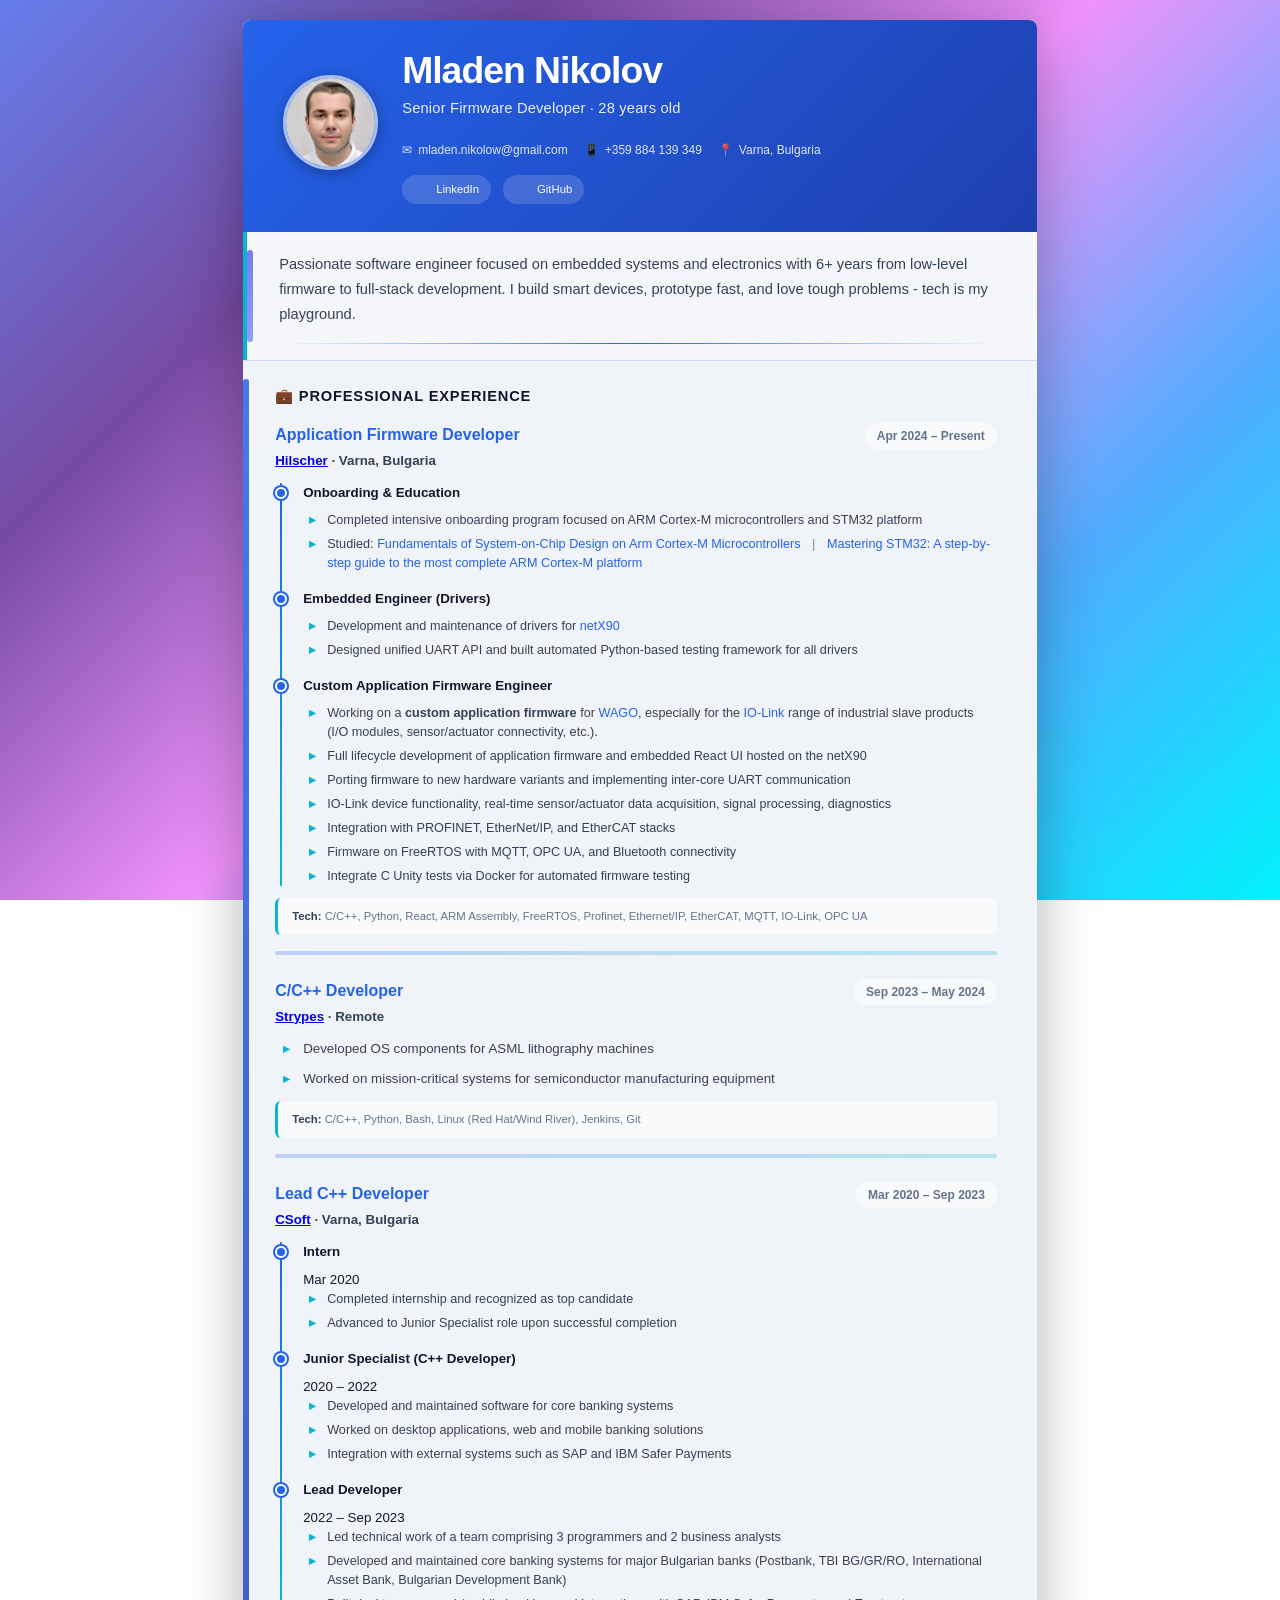
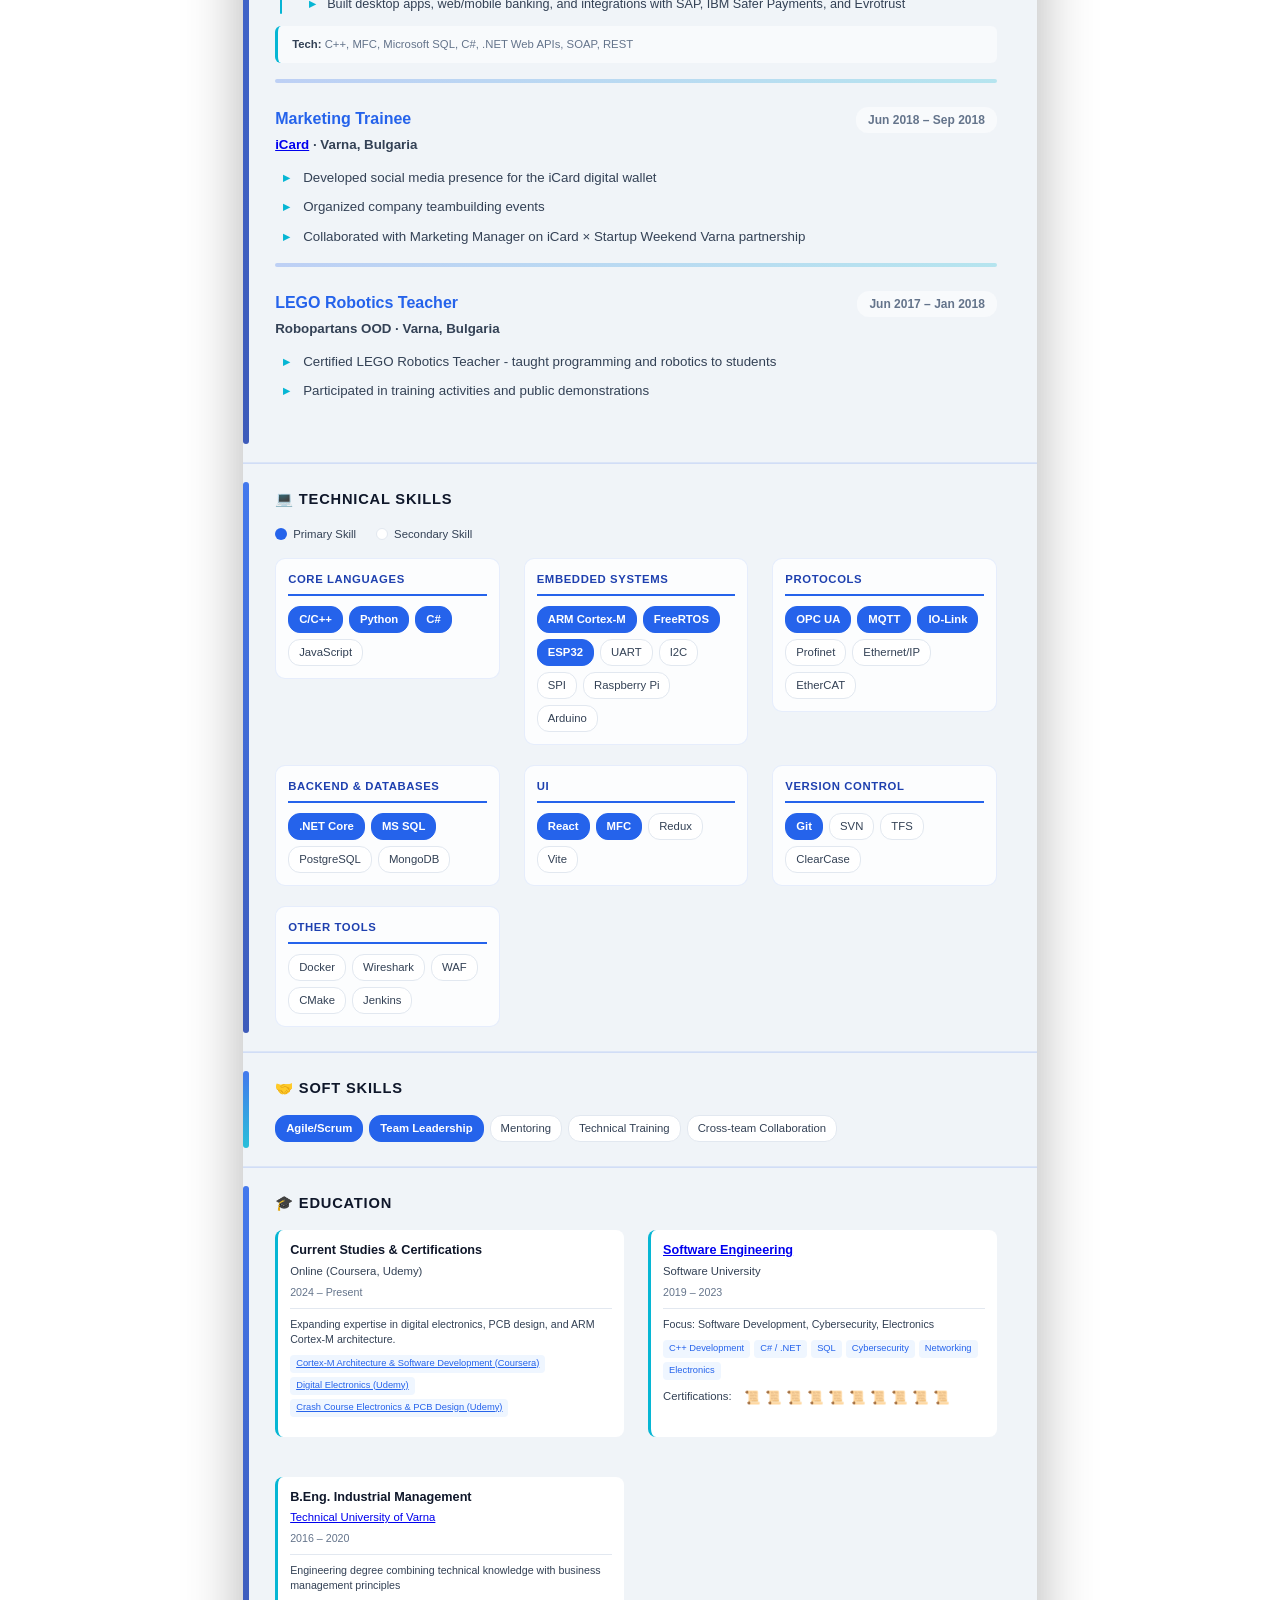
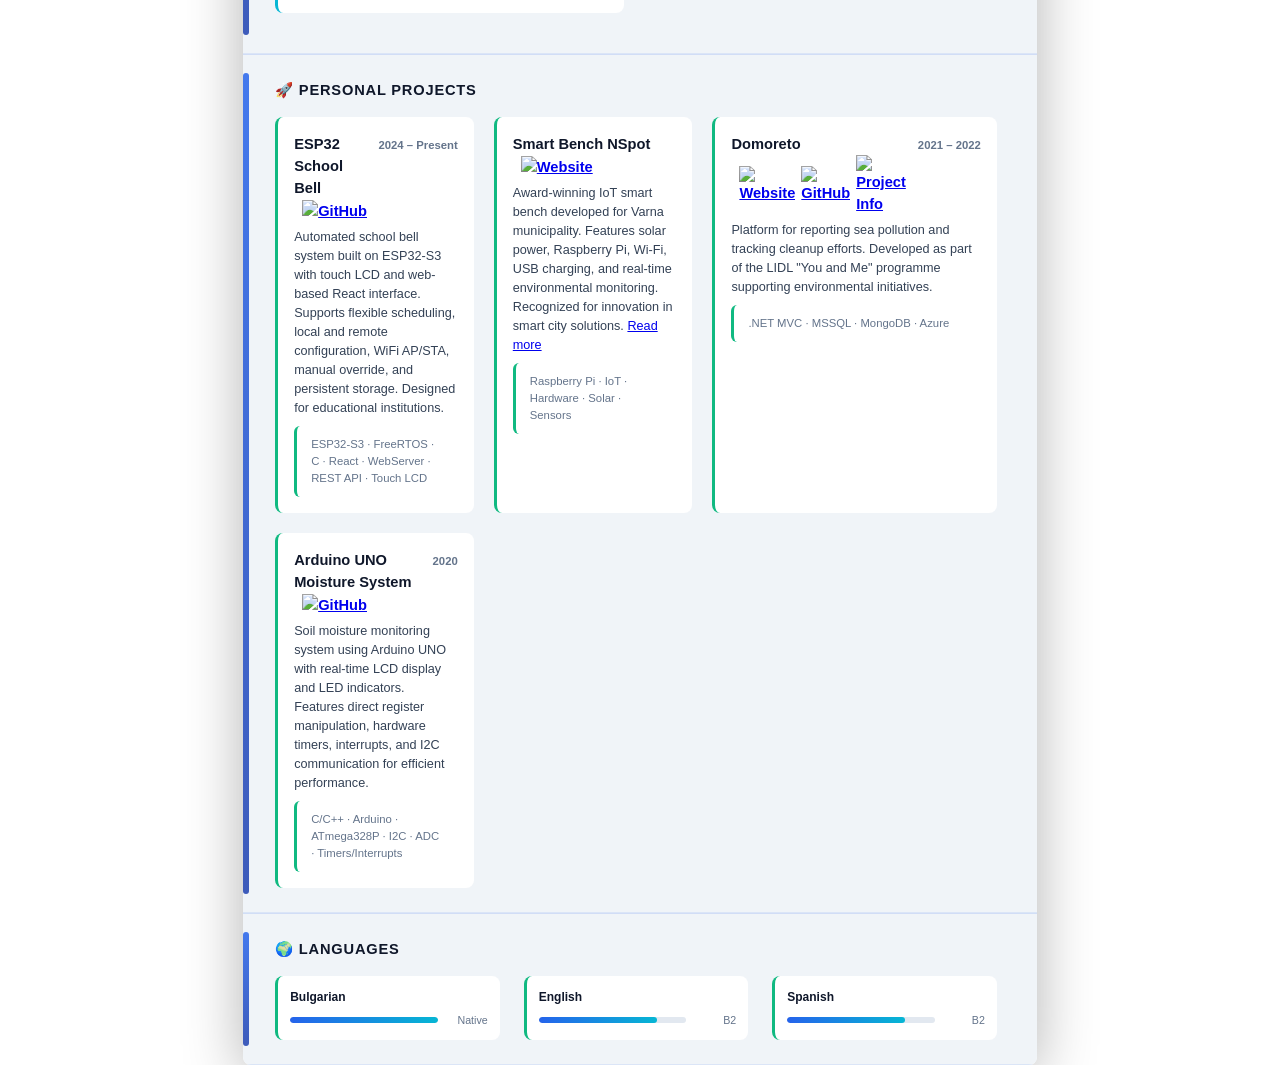
==== index.html @ aeb735bf "Fix header in mobile. Change background colors. Add technical skill agenda. Change the transition be" ====
<!doctype html>
<html lang="en">
<head>
  <meta charset="utf-8" />
  <meta name="viewport" content="width=device-width,initial-scale=1" />
  <title>Mladen Nikolov - CV</title>
  <link rel="stylesheet" href="style.css" />
</head>
<body>
  <div class="page">
    <header class="header" role="banner">
      <div class="header-grid">
        <div class="header-photo-wrapper">
          <img class="header-photo" src="photo.jpg" alt="Profile photo of Mladen Nikolov">
        </div>
        <div class="header-content">
          <div class="header-info">
            <h1>Mladen Nikolov</h1>
            <p class="title-bar">Senior Firmware Developer · 28 years old</p>
          </div>
          <address class="contact-info" aria-label="Contact information">
            <a class="contact-item" href="mailto:mladen.nikolow@gmail.com" aria-label="Email">
              <span class="contact-icon" aria-hidden="true">✉</span>
              <span>mladen.nikolow@gmail.com</span>
            </a>
            <a class="contact-item" href="tel:+359884139349" aria-label="Phone">
              <span class="contact-icon" aria-hidden="true">📱</span>
              <span>+359 884 139 349</span>
            </a>
            <span class="contact-item" aria-label="Location">
              <span class="contact-icon" aria-hidden="true">📍</span>
              <span>Varna, Bulgaria</span>
            </span>
          </address>
          <nav class="header-social" aria-label="Social media links">
            <a href="https://www.linkedin.com/in/mladen-nikolov-23264a169/" target="_blank" rel="noopener noreferrer" class="social-link" aria-label="LinkedIn profile">
              <img src="https://cdn.jsdelivr.net/gh/simple-icons/simple-icons/icons/linkedin.svg" alt="" class="social-icon">
              <span class="social-label">LinkedIn</span>
            </a>
            <a href="https://github.com/MladenNikolow" target="_blank" rel="noopener noreferrer" class="social-link" aria-label="GitHub profile">
              <img src="https://cdn.jsdelivr.net/gh/simple-icons/simple-icons/icons/github.svg" alt="" class="social-icon">
              <span class="social-label">GitHub</span>
            </a>
          </nav>
        </div>
      </div>
    </header>

    <div class="summary-section">
      <p class="summary">
        Passionate software engineer focused on embedded systems and electronics with 6+ years from low-level firmware to full-stack development. I build smart devices, prototype fast, and love tough problems - tech is my playground.
      </p>
      <div class="summary-divider"></div>
    </div>

    <div class="container">
      <!-- Professional Experience - Most Important -->
      <section class="section-full experience">
        <h3 class="section-title">💼 Professional Experience</h3>

        <div class="job">
          <div class="job-header"> 
            <div>
              <div class="job-title">Application Firmware Developer</div>
              <div class="job-company"><a href="https://www.hilscher.com" target="_blank">Hilscher</a> · Varna, Bulgaria</div>
            </div>
            <div class="job-date">Apr 2024 – Present</div>
          </div>
          <div class="job-body">
            <div class="timeline">
                <div class="timeline-item">
                  <div class="timeline-marker"></div>
                  <div class="timeline-content">
                    <div class="timeline-role">Onboarding & Education</div>
                    <ul>
                      <li>Completed intensive onboarding program focused on ARM Cortex-M microcontrollers and STM32 platform</li>
                      <li>Studied:
                        <a href="https://github.com/arm-university/Fundamentals-of-System-on-Chip-Design-on-Arm-Cortex-M-Microcontrollers" target="_blank">Fundamentals of System-on-Chip Design on Arm Cortex-M Microcontrollers</a>
                        <span style="color: #888; margin: 0 8px;">|</span>
                        <a href="https://www.scribd.com/document/567413628/Mastering-stm32-book-2nd-edition" target="_blank">Mastering STM32: A step-by-step guide to the most complete ARM Cortex-M platform</a>
                      </li>
                    </ul>
                  </div>
                </div>
                <div class="timeline-item">
                  <div class="timeline-marker"></div>
                  <div class="timeline-content">
                    <div class="timeline-role">Embedded Engineer (Drivers)</div>
                    <ul>
                      <li>Development and maintenance of drivers for <a href="https://www.hilscher.com/products/multiprotocol-socs-stacks/multiprotocol-socs/netx-90" target="_blank">netX90</a></li>
                      <li>Designed unified UART API and built automated Python-based testing framework for all drivers</li>
                    </ul>
                  </div>
                </div>
                <div class="timeline-item">
                  <div class="timeline-marker"></div>
                  <div class="timeline-content">
                    <div class="timeline-role">Custom Application Firmware Engineer</div>
                    <ul>
                      <li>Working on a <b>custom application firmware</b> for <a href="https://www.wago.com" target="_blank">WAGO</a>, especially for the <a href="https://www.wago.com/global/i-o-systems/io-link" target="_blank">IO-Link</a> range of industrial slave products (I/O modules, sensor/actuator connectivity, etc.).</li>
                      <li>Full lifecycle development of application firmware and embedded React UI hosted on the netX90</li>
                      <li>Porting firmware to new hardware variants and implementing inter-core UART communication</li>
                      <li>IO‑Link device functionality, real‑time sensor/actuator data acquisition, signal processing, diagnostics</li>
                      <li>Integration with PROFINET, EtherNet/IP, and EtherCAT stacks</li>
                      <li>Firmware on FreeRTOS with MQTT, OPC UA, and Bluetooth connectivity</li>
                      <li>Integrate C Unity tests via Docker for automated firmware testing</li>
                    </ul>
                  </div>
                </div>
            </div>
            <div class="tech-stack"><strong>Tech:</strong> C/C++, Python, React, ARM Assembly, FreeRTOS, Profinet, Ethernet/IP, EtherCAT, MQTT, IO‑Link, OPC UA</div>
          </div>
        </div>

        <div class="job">
          <div class="job-header">
            <div>
              <div class="job-title">C/C++ Developer</div>
              <div class="job-company"><a href="https://www.strypes.eu" target="_blank">Strypes</a> · Remote</div>
            </div>
            <div class="job-date">Sep 2023 – May 2024</div>
          </div>
          <div class="job-body">
            <ul>
              <li>Developed OS components for ASML lithography machines</li>
              <li>Worked on mission-critical systems for semiconductor manufacturing equipment</li>
            </ul>
            <div class="tech-stack"><strong>Tech:</strong> C/C++, Python, Bash, Linux (Red Hat/Wind River), Jenkins, Git</div>
          </div>
        </div>

        <div class="job">
          <div class="job-header">
            <div>
              <div class="job-title">Lead C++ Developer</div>
              <div class="job-company"><a href="https://www.csoft.bg" target="_blank">CSoft</a> · Varna, Bulgaria</div>
            </div>
            <div class="job-date">Mar 2020 – Sep 2023</div>
          </div>
          <div class="job-body">
            <div class="timeline">
                <div class="timeline-item">
                  <div class="timeline-marker"></div>
                  <div class="timeline-content">
                    <div class="timeline-role">Intern</div>
                    <div class="timeline-period">Mar 2020</div>
                    <ul>
                      <li>Completed internship and recognized as top candidate</li>
                      <li>Advanced to Junior Specialist role upon successful completion</li>
                    </ul>
                  </div>
                </div>
                <div class="timeline-item">
                  <div class="timeline-marker"></div>
                  <div class="timeline-content">
                    <div class="timeline-role">Junior Specialist (C++ Developer)</div>
                    <div class="timeline-period">2020 – 2022</div>
                    <ul>
                      <li>Developed and maintained software for core banking systems</li>
                      <li>Worked on desktop applications, web and mobile banking solutions</li>
                      <li>Integration with external systems such as SAP and IBM Safer Payments</li>
                    </ul>
                  </div>
                </div>
                <div class="timeline-item">
                  <div class="timeline-marker"></div>
                  <div class="timeline-content">
                    <div class="timeline-role">Lead Developer</div>
                    <div class="timeline-period">2022 – Sep 2023</div>
                    <ul>
                      <li>Led technical work of a team comprising 3 programmers and 2 business analysts</li>
                      <li>Developed and maintained core banking systems for major Bulgarian banks (Postbank, TBI BG/GR/RO, International Asset Bank, Bulgarian Development Bank)</li>
                      <li>Built desktop apps, web/mobile banking, and integrations with SAP, IBM Safer Payments, and Evrotrust</li>
                    </ul>
                  </div>
                </div>
            </div>
            <div class="tech-stack"><strong>Tech:</strong> C++, MFC, Microsoft SQL, C#, .NET Web APIs, SOAP, REST</div>
          </div>
        </div>

        <div class="job">
          <div class="job-header">
            <div>
              <div class="job-title">Marketing Trainee</div>
              <div class="job-company"><a href="https://www.icard.com" target="_blank">iCard</a> · Varna, Bulgaria</div>
            </div>
            <div class="job-date">Jun 2018 – Sep 2018</div>
          </div>
          <div class="job-body">
            <ul>
              <li>Developed social media presence for the iCard digital wallet</li>
              <li>Organized company teambuilding events</li>
              <li>Collaborated with Marketing Manager on iCard × Startup Weekend Varna partnership</li>
            </ul>
          </div>
        </div>

        <div class="job">
          <div class="job-header">
            <div>
              <div class="job-title">LEGO Robotics Teacher</div>
              <div class="job-company">Robopartans OOD · Varna, Bulgaria</div>
            </div>
            <div class="job-date">Jun 2017 – Jan 2018</div>
          </div>
          <div class="job-body">
            <ul>
              <li>Certified LEGO Robotics Teacher - taught programming and robotics to students</li>
              <li>Participated in training activities and public demonstrations</li>
            </ul>
          </div>
        </div>
      </section>

      <!-- Technical Skills -->
      <section class="section-full skills">
        <h3 class="section-title">💻 Technical Skills</h3>
        <div class="skills-legend">
          <span class="legend-item"><span class="legend-dot primary"></span> Primary Skill</span>
          <span class="legend-item"><span class="legend-dot secondary"></span> Secondary Skill</span>
        </div>
        <div class="skills-grid">
          <div class="skill-category">
            <div class="skill-cat-title">Core Languages</div>
            <div class="skill-tags">
              <span class="skill-tag primary">C/C++</span>
              <span class="skill-tag primary">Python</span>
              <span class="skill-tag primary">C#</span>
              <span class="skill-tag">JavaScript</span>
            </div>
          </div>
          <div class="skill-category">
            <div class="skill-cat-title">Embedded Systems</div>
            <div class="skill-tags">
              <span class="skill-tag primary">ARM Cortex-M</span>
              <span class="skill-tag primary">FreeRTOS</span>
              <span class="skill-tag primary">ESP32</span>
              <span class="skill-tag">UART</span>
              <span class="skill-tag">I2C</span>
              <span class="skill-tag">SPI</span>
              <span class="skill-tag">Raspberry Pi</span>
              <span class="skill-tag">Arduino</span>
            </div>
          </div>
          <div class="skill-category">
            <div class="skill-cat-title">Protocols</div>
            <div class="skill-tags">
              <span class="skill-tag primary">OPC UA</span>
              <span class="skill-tag primary">MQTT</span>
              <span class="skill-tag primary">IO-Link</span>
              <span class="skill-tag">Profinet</span>
              <span class="skill-tag">Ethernet/IP</span>
              <span class="skill-tag">EtherCAT</span>
            </div>
          </div>
          <div class="skill-category">
            <div class="skill-cat-title">Backend & Databases</div>
            <div class="skill-tags">
              <span class="skill-tag primary">.NET Core</span>
              <span class="skill-tag primary">MS SQL</span>
              <span class="skill-tag">PostgreSQL</span>
              <span class="skill-tag">MongoDB</span>
            </div>
          </div>
          <div class="skill-category">
            <div class="skill-cat-title">UI</div>
            <div class="skill-tags">
              <span class="skill-tag primary">React</span>
              <span class="skill-tag primary">MFC</span>
              <span class="skill-tag">Redux</span>
              <span class="skill-tag">Vite</span>
            </div>
          </div>
          <div class="skill-category">
            <div class="skill-cat-title">Version Control</div>
            <div class="skill-tags">
              <span class="skill-tag primary">Git</span>
              <span class="skill-tag">SVN</span>
              <span class="skill-tag">TFS</span>
              <span class="skill-tag">ClearCase</span>
            </div>
          </div>
          <div class="skill-category">
            <div class="skill-cat-title">Other Tools</div>
            <div class="skill-tags">
              <span class="skill-tag">Docker</span>
              <span class="skill-tag">Wireshark</span>
              <span class="skill-tag">WAF</span>
              <span class="skill-tag">CMake</span>
              <span class="skill-tag">Jenkins</span>
            </div>
          </div>
        </div>
      </section>

      <!-- Soft Skills -->
      <section class="section-full soft-skills">
        <h3 class="section-title">🤝 Soft Skills</h3>
        <div class="skill-tags">
          <span class="skill-tag primary">Agile/Scrum</span>
          <span class="skill-tag primary">Team Leadership</span>
          <span class="skill-tag">Mentoring</span>
          <span class="skill-tag">Technical Training</span>
          <span class="skill-tag">Cross-team Collaboration</span>
        </div>
      </section>

      <!-- Education -->
      <section class="section-full education">
        <h3 class="section-title">🎓 Education</h3>
        <div class="edu-grid">
           <div class="edu">
             <div class="edu-title">Current Studies & Certifications</div>
             <div class="edu-org">Online (Coursera, Udemy)</div>
             <div class="edu-date">2024 – Present</div>
             <div class="edu-details">
               <div class="edu-focus">Expanding expertise in digital electronics, PCB design, and ARM Cortex-M architecture.</div>
               <div class="edu-courses">
                 <a href="https://www.coursera.org/specializations/cortex-m-architecture-and-software-development" target="_blank" class="course-tag">Cortex-M Architecture & Software Development (Coursera)</a>
                 <a href="https://www.udemy.com/course/digitalelectronics/learn/lecture/22087080?start=0#overview" target="_blank" class="course-tag">Digital Electronics (Udemy)</a>
                 <a href="https://www.udemy.com/course/crash-course-electronics-and-pcb-design/learn/lecture/10511522?start=0" target="_blank" class="course-tag">Crash Course Electronics & PCB Design (Udemy)</a>
               </div>
             </div>
           </div>
          <div class="edu">
            <div class="edu-title"><a href="https://softuni.bg/" target="_blank">Software Engineering</a></div>
            <div class="edu-org">Software University</div>
            <div class="edu-date">2019 – 2023</div>
            <div class="edu-details">
              <div class="edu-focus">Focus: Software Development, Cybersecurity, Electronics</div>
              <div class="edu-courses">
                <span class="course-tag">C++ Development</span>
                <span class="course-tag">C# / .NET</span>
                <span class="course-tag">SQL</span>
                <span class="course-tag">Cybersecurity</span>
                <span class="course-tag">Networking</span>
                <span class="course-tag">Electronics</span>
              </div>
              <div class="edu-certs"><span style="font-size:8.5pt;color:var(--text-medium);margin-right:8px;">Certifications:</span>
                <a href="https://softuni.bg/certificates/details/72733/d07037c3" target="_blank" class="cert-link">📜</a>
                <a href="https://softuni.bg/certificates/details/76506/1525a6cd" target="_blank" class="cert-link">📜</a>
                <a href="https://softuni.bg/certificates/details/82877/5db2e303" target="_blank" class="cert-link">📜</a>
                <a href="https://softuni.bg/certificates/details/80036/48aea561" target="_blank" class="cert-link">📜</a>
                <a href="https://softuni.bg/certificates/details/117516/2dcce186" target="_blank" class="cert-link">📜</a>
                <a href="https://softuni.bg/certificates/details/22147/309145c1" target="_blank" class="cert-link">📜</a>
                <a href="https://softuni.bg/certificates/details/118968/d6bc8181" target="_blank" class="cert-link">📜</a>
                <a href="https://softuni.bg/certificates/details/118816/789548e8" target="_blank" class="cert-link">📜</a>
                <a href="https://softuni.bg/certificates/details/68824/c5727019" target="_blank" class="cert-link">📜</a>
                <a href="https://softuni.bg/certificates/details/70963/b878766c" target="_blank" class="cert-link">📜</a>
              </div>
            </div>
          </div>

          <div class="edu">
            <div class="edu-title">B.Eng. Industrial Management</div>
            <div class="edu-org"><a href="https://www.tu-varna.bg/" target="_blank">Technical University of Varna</a></div>
            <div class="edu-date">2016 – 2020</div>
            <div class="edu-details">
              <div class="edu-focus">Engineering degree combining technical knowledge with business management principles</div>
            </div>
          </div>
        </div>
      </section>

      <!-- Personal Projects -->
      <section class="section-full projects">
        <h3 class="section-title">🚀 Personal Projects</h3>
        <div class="projects-grid">
            <div class="project">
              <div class="project-header">
                <div class="project-title">ESP32 School Bell
                  <a href="https://github.com/MladenNikolow/esp32_school_bell" target="_blank" class="icon-link" title="GitHub Repo" style="margin-left:8px;vertical-align:middle;">
                    <img src="https://cdn.jsdelivr.net/gh/simple-icons/simple-icons/icons/github.svg" alt="GitHub" class="icon-img" style="width:16px;height:16px;filter:none;">
                  </a>
                </div>
                <div class="project-date">2024 – Present</div>
              </div>
              <div class="project-desc">Automated school bell system built on ESP32-S3 with touch LCD and web-based React interface. Supports flexible scheduling, local and remote configuration, WiFi AP/STA, manual override, and persistent storage. Designed for educational institutions.</div>
              <div class="tech-stack">ESP32-S3 · FreeRTOS · C · React · WebServer · REST API · Touch LCD</div>
            </div>

            <div class="project">
              <div class="project-header">
                <div class="project-title">Smart Bench NSpot
                  <a href="https://www1.tu-varna.bg/tu-varna/index.php/novini/1115-2018-11-19-08-33-27" target="_blank" class="icon-link" title="Project website" style="margin-left:8px;vertical-align:middle;">
                    <img src="https://cdn.jsdelivr.net/npm/bootstrap-icons@1.11.3/icons/globe.svg" alt="Website" class="icon-img" style="width:16px;height:16px;filter:none;">
                  </a>
                </div>
              </div>
              <div class="project-desc">Award-winning IoT smart bench developed for Varna municipality. Features solar power, Raspberry Pi, Wi‑Fi, USB charging, and real-time environmental monitoring. Recognized for innovation in smart city solutions. <a href="https://www1.tu-varna.bg/tu-varna/index.php/novini/1115-2018-11-19-08-33-27" target="_blank">Read more</a></div>
              <div class="tech-stack">Raspberry Pi · IoT · Hardware · Solar · Sensors</div>
            </div>

            <div class="project">
              <div class="project-header">
                <div class="project-title">Domoreto
                  <span style="display:inline-flex;align-items:center;gap:6px;margin-left:8px;">
                    <a href="https://domoreto.azurewebsites.net/" target="_blank" class="icon-link" title="Domoreto website">
                      <img src="https://cdn.jsdelivr.net/npm/bootstrap-icons@1.11.3/icons/globe.svg" alt="Website" class="icon-img" style="width:16px;height:16px;filter:none;">
                    </a>
                    <a href="https://github.com/MladenNikolow/EKOLidl/" target="_blank" class="icon-link" title="GitHub Repo">
                      <img src="https://cdn.jsdelivr.net/gh/simple-icons/simple-icons/icons/github.svg" alt="GitHub" class="icon-img" style="width:16px;height:16px;filter:none;">
                    </a>
                    <a href="https://ti.lidl.bg/%D0%BD%D0%B0%D0%BA%D1%80%D0%B0%D1%8F-%D1%81%D1%82%D0%B8%D0%B3%D0%B0%D0%BC-%D0%B4%D0%BE-%D0%BC%D0%BE%D1%80%D0%B5%D1%82%D0%BE/" target="_blank" class="icon-link" title="Project Info">
                      <img src="https://cdn.jsdelivr.net/npm/bootstrap-icons@1.11.3/icons/link-45deg.svg" alt="Project Info" class="icon-img" style="width:16px;height:16px;filter:none;">
                    </a>
                  </span>
                </div>
                <div class="project-date">2021 – 2022</div>
              </div>
              <div class="project-desc">Platform for reporting sea pollution and tracking cleanup efforts. Developed as part of the LIDL "You and Me" programme supporting environmental initiatives.</div>
              <div class="tech-stack">.NET MVC · MSSQL · MongoDB · Azure</div>
            </div>

            <div class="project">
              <div class="project-header">
                <div class="project-title">Arduino UNO Moisture System
                  <a href="https://github.com/MladenNikolow/Arduino-UNO-Moisture-System" target="_blank" class="icon-link" title="GitHub Repo" style="margin-left:8px;vertical-align:middle;">
                    <img src="https://cdn.jsdelivr.net/gh/simple-icons/simple-icons/icons/github.svg" alt="GitHub" class="icon-img" style="width:16px;height:16px;filter:none;">
                  </a>
                </div>
                <div class="project-date">2020</div>
              </div>
              <div class="project-desc">Soil moisture monitoring system using Arduino UNO with real-time LCD display and LED indicators. Features direct register manipulation, hardware timers, interrupts, and I2C communication for efficient performance.</div>
              <div class="tech-stack">C/C++ · Arduino · ATmega328P · I2C · ADC · Timers/Interrupts</div>
            </div>
        </div>
      </section>

      <!-- Languages -->
      <section class="section-full languages">
        <h3 class="section-title">🌍 Languages</h3>
        <div class="languages-grid">
          <div class="lang-item">
            <div class="lang-name">Bulgarian</div>
            <div class="lang-level">
              <div class="level-bar full"></div>
              <span>Native</span>
            </div>
          </div>
          <div class="lang-item">
            <div class="lang-name">English</div>
            <div class="lang-level">
              <div class="level-bar high"></div>
              <span>B2</span>
            </div>
          </div>
          <div class="lang-item">
            <div class="lang-name">Spanish</div>
            <div class="lang-level">
              <div class="level-bar high"></div>
              <span>B2</span>
            </div>
          </div>
        </div>
      </section>
    </div>
  </div>
</body>
</html>
---- style.css ----
/* Header modern layout - Desktop first */
.header-grid {
  display: grid;
  grid-template-columns: auto 1fr;
  gap: 24px;
  align-items: center;
}

.header-photo-wrapper {
  flex-shrink: 0;
}

.header-content {
  display: flex;
  flex-direction: column;
  gap: 12px;
}

.header-info {
  display: flex;
  flex-direction: column;
  gap: 4px;
}

.header-info h1 {
  line-height: 1.2;
  margin: 0;
}

.title-bar {
  font-style: normal;
  margin: 0;
}

/* Contact Info - address reset and styling */
.contact-info {
  display: flex;
  flex-wrap: wrap;
  align-items: center;
  gap: 16px;
  font-style: normal;
  font-size: 9pt;
  color: rgba(255, 255, 255, 0.9);
}

.contact-item {
  display: inline-flex;
  align-items: center;
  gap: 6px;
  color: inherit;
  text-decoration: none;
  transition: opacity 0.2s ease;
}

.contact-item:hover {
  opacity: 0.8;
}

a.contact-item:hover {
  text-decoration: underline;
}

.contact-icon {
  font-size: 1em;
}

/* Social Links */
.header-social {
  display: flex;
  align-items: center;
  gap: 12px;
  margin-top: 4px;
}

.social-link {
  display: inline-flex;
  align-items: center;
  gap: 6px;
  padding: 6px 12px;
  background: rgba(255, 255, 255, 0.15);
  border-radius: 20px;
  color: white;
  text-decoration: none;
  font-size: 8.5pt;
  font-weight: 500;
  transition: all 0.2s ease;
}

.social-link:hover {
  background: rgba(255, 255, 255, 0.25);
  transform: translateY(-1px);
}

.social-icon {
  width: 16px;
  height: 16px;
  filter: invert(1);
}

.social-label {
  display: inline;
}
/* Modern Tech CV - Colorful & Professional */
@import url('https://fonts.googleapis.com/css2?family=Inter:wght@300;400;500;600;700;800&display=swap');

:root {
  --primary-color: #2563eb;
  --primary-dark: #1e40af;
  --accent-color: #06b6d4;
  --success-color: #10b981;
  --text-dark: #0f172a;
  --text-medium: #334155;
  --text-light: #64748b;
  --bg-light: #f8fafc;
  --bg-accent: #eff6ff;
  --border-color: #e2e8f0;
}

* {
  margin: 0;
  padding: 0;
  box-sizing: border-box;
}

@page { 
  size: A4; 
  margin: 8mm 10mm; 
}

@page :first {
  margin-top: 0;
}

html, body { 
  height: 100%; 
}

body {
  font-family: 'Inter', -apple-system, BlinkMacSystemFont, "Segoe UI", Roboto, sans-serif;
  color: var(--text-dark);
  font-size: 10pt;
  line-height: 1.5;
  -webkit-font-smoothing: antialiased;
  -moz-osx-font-smoothing: grayscale;
  background: linear-gradient(135deg, #667eea 0%, #764ba2 25%, #f093fb 50%, #4facfe 75%, #00f2fe 100%);
  background-attachment: fixed;
}

/* Page container */
.page {
  max-width: 210mm;
  margin: 20px auto;
  padding: 0;
  background: white;
  box-shadow: 0 10px 60px rgba(0, 0, 0, 0.3);
  border-radius: 8px;
  overflow: hidden;
}

/* Header with gradient */
.header {
  background: linear-gradient(135deg, var(--primary-color) 0%, var(--primary-dark) 100%);
  color: white;
  padding: 28px 40px;
  margin-bottom: 0;
}

.header-table {
  width: 100%;
  border-collapse: collapse;
}

.header-info {
  vertical-align: middle;
  padding-right: 20px;
}

.header-photo-cell {
  vertical-align: middle;
  width: 100px;
  text-align: right;
}

.header-photo {
  width: 95px;
  height: 95px;
  border-radius: 50%;
  object-fit: cover;
  object-position: center 20%;
  border: 3px solid rgba(255,255,255,0.6);
  box-shadow: 0 3px 15px rgba(0,0,0,0.3);
}

.profile-photo {
  width: 90px !important;
  height: 90px !important;
  max-width: 90px !important;
  max-height: 90px !important;
  border-radius: 50%;
  object-fit: cover;
  border: 3px solid rgba(255, 255, 255, 0.6);
  box-shadow: 0 3px 15px rgba(0, 0, 0, 0.3);
  display: inline-block;
}

h1 {
  font-size: 28pt;
  font-weight: 800;
  margin: 0 0 6px 0;
  letter-spacing: -1px;
  color: white;
}

.title-bar {
  font-size: 11pt;
  font-weight: 500;
  color: rgba(255, 255, 255, 0.9);
  margin-bottom: 10px;
  letter-spacing: 0.2px;
}

.contact-info {
  font-size: 9pt;
  color: rgba(255, 255, 255, 0.85);
  display: flex;
  flex-wrap: nowrap;
  gap: 16px;
}

.contact-info span {
  white-space: nowrap;
}

/* Summary Section */
.summary-section {
  background: var(--bg-accent);
  padding: 20px 40px 16px 40px;
  border-left: 4px solid var(--accent-color);
  margin: 0;
}

.summary-divider {
  margin-top: 16px;
  height: 1px;
  background: linear-gradient(90deg, transparent, #2563eb, transparent);
  border-radius: 1px;
}

.summary {
  font-size: 11pt;
  line-height: 1.7;
  color: var(--text-medium);
  margin: 0;
  font-weight: 400;
}

.summary strong {
  color: var(--primary-color);
  font-weight: 600;
}

/* Container layout - now single column */
.container {
  display: flex;
  flex-direction: column;
}

/* Full-width sections */
.section-full {
  padding: 24px 40px;
  border-top: 1px solid rgba(37, 99, 235, 0.15);
  border-bottom: none;
  margin-bottom: 0;
}


/* Section accent line and unique backgrounds */

.section-full {
  position: relative;
  padding-left: 32px;
  transition: background 0.5s cubic-bezier(.4,0,.2,1);
  border-bottom: 1px solid rgba(37, 99, 235, 0.1);
}

.section-full::before {
  content: '';
  position: absolute;
  left: 0;
  top: 18px;
  bottom: 18px;
  width: 6px;
  border-radius: 6px;
  opacity: 0.85;
  transition: background 0.5s cubic-bezier(.4,0,.2,1);
}

.section-full.skills::before {
  background: linear-gradient(180deg, #2563eb, #1e40af);
}
.section-full.education::before {
  background: linear-gradient(180deg, #2563eb, #1e40af);
}
.section-full.projects::before {
  background: linear-gradient(180deg, #2563eb, #1e40af);
}
.section-full.languages::before {
  background: linear-gradient(180deg, #2563eb, #1e40af);
}
.section-full.experience::before {
  background: linear-gradient(180deg, #2563eb, #1e40af);
}

.section-full.skills {
  background: #f0f4f8;
}
.section-full.education {
  background: #f0f4f8;
}
.section-full.projects {
  background: #f0f4f8;
}
.section-full.languages {
  background: #f0f4f8;
}
/* Professional Experience section - consistent background */
.section-full.experience {
  background: #f0f4f8;
  color: #111827;
}

/* Summary section vertical line matches section style, but with unique color */
/* Summary section - soft yellow for warmth and contrast */
/* Summary section - subtle, non-intrusive light grayish blue */
.summary-section {
  position: relative;
  background: #f4f6fa;
  padding: 20px 40px 16px 40px;
  margin: 0;
  padding-left: 32px;
}
.summary-section::before {
  content: '';
  position: absolute;
  left: 0;
  top: 18px;
  bottom: 18px;
  width: 6px;
  border-radius: 6px;
  background: linear-gradient(180deg, #6366f1, #818cf8);
  opacity: 0.85;
}

.section-full.soft-skills {
  background: #f0f4f8;
}
.section-full.soft-skills::before {
  background: linear-gradient(180deg, #2563eb, #06b6d4);
}


/* Grids for horizontal layouts */
.skills-grid {
  display: grid;
  grid-template-columns: repeat(auto-fit, minmax(180px, 1fr));
  gap: 20px 24px;
  align-items: start;
}

.edu-grid {
  display: grid;
  grid-template-columns: repeat(2, 1fr);
  gap: 24px;
}

.projects-grid {
  display: grid;
  grid-template-columns: repeat(3, 1fr);
  gap: 20px;
}

.languages-grid {
  display: grid;
  grid-template-columns: repeat(3, 1fr);
  gap: 24px;
}

/* Section styling */
.section {
  margin-bottom: 28px;
}

.section-title {
  font-size: 11pt;
  font-weight: 700;
  color: var(--text-dark);
  margin-bottom: 16px;
  text-transform: uppercase;
  letter-spacing: 0.8px;
  display: flex;
  align-items: center;
  gap: 8px;
}

/* Skills with tags */
.skill-category {
  margin-bottom: 0;
  padding: 12px;
  background: rgba(255, 255, 255, 0.8);
  border-radius: 10px;
  border: 1px solid rgba(37, 99, 235, 0.1);
}

.skill-cat-title {
  font-weight: 700;
  color: var(--primary-dark);
  margin-bottom: 10px;
  font-size: 8.5pt;
  text-transform: uppercase;
  letter-spacing: 0.6px;
  padding-bottom: 6px;
  border-bottom: 2px solid var(--primary-color);
}

.skill-tags {
  display: flex;
  flex-wrap: wrap;
  gap: 6px;
}

/* Skills Legend */
.skills-legend {
  display: flex;
  gap: 20px;
  margin-bottom: 16px;
  font-size: 8.5pt;
  color: var(--text-medium);
}

.legend-item {
  display: flex;
  align-items: center;
  gap: 6px;
}

.legend-dot {
  width: 12px;
  height: 12px;
  border-radius: 6px;
}

.legend-dot.primary {
  background: var(--primary-color);
}

.legend-dot.secondary {
  background: white;
  border: 1px solid var(--border-color);
}

.skill-tag {
  background: white;
  color: var(--text-medium);
  padding: 4px 10px;
  border-radius: 12px;
  font-size: 8.5pt;
  font-weight: 500;
  border: 1px solid var(--border-color);
  transition: all 0.2s;
}

.skill-tag.primary {
  background: var(--primary-color);
  color: white;
  border-color: var(--primary-color);
  font-weight: 600;
}

.skill-tag.secondary {
  background: #e0e7ff;
  color: #2563eb;
  border-color: #a5b4fc;
  font-weight: 600;
}

.skill-tag:hover {
  transform: translateY(-1px);
  box-shadow: 0 2px 4px rgba(0,0,0,0.1);
}

/* Languages with bars */
.lang-item {
  margin-bottom: 0;
  padding: 12px;
  background: white;
  border-radius: 8px;
  border-left: 3px solid var(--success-color);
}

.lang-name {
  font-weight: 600;
  color: var(--text-dark);
  margin-bottom: 6px;
  font-size: 9pt;
}

.lang-level {
  display: flex;
  align-items: center;
  gap: 10px;
}

.level-bar {
  height: 6px;
  border-radius: 3px;
  background: var(--border-color);
  flex: 1;
  position: relative;
  overflow: hidden;
}

.level-bar::before {
  content: '';
  position: absolute;
  left: 0;
  top: 0;
  height: 100%;
  background: linear-gradient(90deg, var(--primary-color), var(--accent-color));
  border-radius: 3px;
}

.level-bar.full::before {
  width: 100%;
}

.level-bar.high::before {
  width: 80%;
}

.level-bar.medium::before {
  width: 60%;
}

.lang-level span {
  font-size: 8pt;
  color: var(--text-light);
  min-width: 40px;
  text-align: right;
}

/* Education in sidebar */
.edu {
  margin-bottom: 16px;
  padding: 12px;
  background: white;
  border-radius: 8px;
  border-left: 3px solid var(--accent-color);
}

.edu-title {
  font-weight: 600;
  color: var(--text-dark);
  font-size: 9.5pt;
  line-height: 1.3;
  margin-bottom: 4px;
}

.edu-org {
  color: var(--text-medium);
  font-size: 8.5pt;
  margin-bottom: 4px;
  font-weight: 500;
}

.edu-date {
  color: var(--text-light);
  font-size: 8pt;
  font-weight: 500;
  margin-bottom: 8px;
}

.edu-details {
  margin-top: 8px;
  padding-top: 8px;
  border-top: 1px solid var(--border-color);
}

.edu-focus {
  font-size: 8pt;
  color: var(--text-medium);
  margin-bottom: 8px;
  line-height: 1.4;
}

.edu-courses {
  display: flex;
  flex-wrap: wrap;
  gap: 4px;
  margin-bottom: 8px;
}

.course-tag {
  display: inline-block;
  background: var(--bg-accent);
  color: var(--primary-color);
  padding: 2px 6px;
  border-radius: 4px;
  font-size: 7pt;
  font-weight: 500;
}

.edu-certs {
  display: flex;
  flex-wrap: wrap;
  gap: 4px;
}

.cert-link {
  font-size: 10pt;
  text-decoration: none;
  transition: transform 0.2s;
}

.cert-link:hover {
  transform: scale(1.2);
}

/* Jobs */

.job {
  margin-bottom: 12px;
  page-break-inside: avoid;
  padding-bottom: 12px;
  border-bottom: none;
  position: relative;
}

.job:not(:last-child)::after {
  content: '';
  display: block;
  height: 4px;
  width: 100%;
  margin: 16px 0 0 0;
  border-radius: 2px;
  background: linear-gradient(90deg, var(--primary-color) 0%, var(--accent-color) 100%);
  opacity: 0.25;
}

.job:last-child {
  border-bottom: none;
}

.job-header {
  display: flex;
  justify-content: space-between;
  align-items: flex-start;
  margin-bottom: 8px;
  gap: 16px;
}

.job-title {
  font-weight: 700;
  font-size: 12pt;
  color: var(--primary-color);
  margin-bottom: 4px;
}

.job-company {
  font-size: 10pt;
  color: var(--text-medium);
  font-weight: 600;
}

.job-date {
  color: var(--text-light);
  font-size: 9pt;
  white-space: nowrap;
  font-weight: 600;
  background: var(--bg-light);
  padding: 4px 12px;
  border-radius: 12px;
}

.job-body ul {
  margin: 12px 0 12px 20px;
  padding: 0;
  list-style-type: none;
}

.job-body li {
  margin-bottom: 8px;
  color: var(--text-medium);
  line-height: 1.6;
  position: relative;
  padding-left: 8px;
}

.job-body li::before {
  content: '▸';
  position: absolute;
  left: -12px;
  color: var(--accent-color);
  font-weight: bold;
}

.tech-stack {
  font-size: 8.5pt;
  color: var(--text-light);
  margin-top: 12px;
  padding: 10px 14px;
  background: var(--bg-light);
  border-radius: 6px;
  line-height: 1.5;
  border-left: 3px solid var(--accent-color);
}

.tech-stack strong {
  color: var(--text-medium);
  font-weight: 600;
}

/* Timeline styling */
.timeline {
  position: relative;
  padding-left: 20px;
  margin: 12px 0;
}

.timeline::before {
  content: '';
  position: absolute;
  left: 5px;
  top: 0;
  bottom: 0;
  width: 2px;
  background: linear-gradient(180deg, var(--primary-color), var(--accent-color));
  border-radius: 2px;
}

.timeline-item {
  position: relative;
  margin-bottom: 16px;
}

.timeline-item:last-child {
  margin-bottom: 0;
}

.timeline-marker {
  position: absolute;
  left: -20px;
  top: 4px;
  width: 12px;
  height: 12px;
  background: var(--primary-color);
  border-radius: 50%;
  border: 2px solid white;
  box-shadow: 0 0 0 2px var(--primary-color);
}

.timeline-content {
  padding-left: 8px;
}

.timeline-role {
  font-weight: 600;
  font-size: 10pt;
  color: var(--text-dark);
  margin-bottom: 8px;
}

.timeline-content ul {
  margin: 0 0 0 16px;
  padding: 0;
  list-style-type: none;
}

.timeline-content li {
  margin-bottom: 5px;
  color: var(--text-medium);
  line-height: 1.5;
  position: relative;
  padding-left: 8px;
  font-size: 9.5pt;
}

.timeline-content li::before {
  content: '▸';
  position: absolute;
  left: -10px;
  color: var(--accent-color);
  font-weight: bold;
}

.timeline-content a {
  color: var(--primary-color);
  text-decoration: none;
  font-weight: 500;
}

.timeline-content a:hover {
  text-decoration: underline;
}

/* Projects */
.project {
  margin-bottom: 0;
  page-break-inside: avoid;
  padding: 16px;
  background: white;
  border-radius: 8px;
  border-left: 3px solid var(--success-color);
}

.project-header {
  display: flex;
  justify-content: space-between;
  align-items: baseline;
  margin-bottom: 6px;
  gap: 12px;
}

.project-title {
  font-weight: 700;
  font-size: 11pt;
  color: var(--text-dark);
}

.project-date {
  color: var(--text-light);
  font-size: 8.5pt;
  white-space: nowrap;
  font-weight: 600;
}

.project-desc {
  color: var(--text-medium);
  font-size: 9.5pt;
  line-height: 1.5;
  margin-bottom: 8px;
}

.project .tech-stack {
  background: white;
  border-left-color: var(--success-color);
  margin-top: 8px;
}

/* Print optimizations */
@media print {
  * {
    -webkit-print-color-adjust: exact !important;
    print-color-adjust: exact !important;
    color-adjust: exact !important;
  }

  html, body { 
    background: white !important;
    margin: 0 !important;
    padding: 0 !important;
    height: auto !important;
    min-height: 0 !important;
  }
  
  .page {
    margin: 0 !important;
    padding: 0 !important;
    box-shadow: none !important;
    border-radius: 0 !important;
    max-width: none !important;
    min-height: 0 !important;
    height: auto !important;
    overflow: visible !important;
  }
  
  .container {
    min-height: 0 !important;
    height: auto !important;
  }
  
  .header {
    background: linear-gradient(135deg, var(--primary-color) 0%, var(--primary-dark) 100%) !important;
    padding: 20px 30px !important;
    margin-bottom: 0 !important;
  }
  
  .header-photo {
    width: 80px !important;
    height: 80px !important;
  }
  
  h1 {
    font-size: 22pt !important;
  }
  
  .summary-section {
    padding: 14px 30px 12px 24px !important;
  }
  
  .section-full {
    padding: 14px 30px 14px 24px !important;
    page-break-inside: auto !important;
    break-inside: auto !important;
  }
  
  .section-full::before {
    top: 12px !important;
    bottom: 12px !important;
    width: 5px !important;
  }
  
  .section-title {
    font-size: 10pt !important;
    margin-bottom: 12px !important;
    page-break-after: avoid !important;
    break-after: avoid !important;
  }
  
  /* Jobs - allow page breaks inside for better flow */
  .job {
    page-break-inside: auto !important;
    break-inside: auto !important;
    margin-bottom: 10px !important;
    padding-bottom: 10px !important;
  }
  
  .job:not(:last-child)::after {
    margin: 10px 0 0 0 !important;
  }
  
  .job-header {
    page-break-after: avoid !important;
    break-after: avoid !important;
  }
  
  .job-title {
    font-size: 11pt !important;
  }
  
  .job-company {
    font-size: 9pt !important;
  }
  
  .job-date {
    font-size: 8pt !important;
    padding: 3px 8px !important;
  }
  
  .job-body ul {
    margin: 8px 0 8px 16px !important;
  }
  
  .job-body li {
    margin-bottom: 4px !important;
    font-size: 9pt !important;
    line-height: 1.4 !important;
  }
  
  /* Timeline adjustments for print */
  .timeline {
    margin: 8px 0 !important;
    padding-left: 16px !important;
  }
  
  .timeline-item {
    page-break-inside: auto !important;
    break-inside: auto !important;
    margin-bottom: 10px !important;
  }
  
  .timeline-role {
    font-size: 9pt !important;
    margin-bottom: 4px !important;
    page-break-after: avoid !important;
    break-after: avoid !important;
  }
  
  .timeline-content li {
    font-size: 8.5pt !important;
    margin-bottom: 3px !important;
    line-height: 1.4 !important;
  }
  
  .timeline-marker {
    width: 10px !important;
    height: 10px !important;
    left: -16px !important;
    top: 3px !important;
  }
  
  .tech-stack {
    font-size: 8pt !important;
    padding: 6px 10px !important;
    margin-top: 8px !important;
  }
  
  /* Skills section */
  .skills-grid {
    gap: 12px 16px !important;
  }
  
  .skill-category {
    padding: 8px !important;
    page-break-inside: avoid !important;
    break-inside: avoid !important;
  }
  
  .skill-cat-title {
    font-size: 8pt !important;
    margin-bottom: 6px !important;
    padding-bottom: 4px !important;
  }
  
  .skill-tag {
    font-size: 7.5pt !important;
    padding: 3px 7px !important;
  }
  
  .skill-tag.primary {
    background: var(--primary-color) !important;
    color: white !important;
  }
  
  /* Education section */
  .edu-grid {
    gap: 16px !important;
  }
  
  .edu {
    padding: 10px !important;
    margin-bottom: 12px !important;
    page-break-inside: avoid !important;
    break-inside: avoid !important;
  }
  
  .edu-title {
    font-size: 9pt !important;
  }
  
  .edu-org, .edu-date {
    font-size: 8pt !important;
  }
  
  .edu-focus {
    font-size: 7.5pt !important;
  }
  
  .course-tag {
    font-size: 6.5pt !important;
    padding: 2px 5px !important;
  }
  
  /* Projects section */
  .projects-grid {
    gap: 14px !important;
  }
  
  .project {
    padding: 12px !important;
    page-break-inside: avoid !important;
    break-inside: avoid !important;
  }
  
  .project-title {
    font-size: 10pt !important;
  }
  
  .project-desc {
    font-size: 8.5pt !important;
    line-height: 1.4 !important;
    margin-bottom: 6px !important;
  }
  
  .project .tech-stack {
    margin-top: 6px !important;
    padding: 6px 10px !important;
  }
  
  /* Languages section */
  .languages-grid {
    gap: 16px !important;
  }
  
  .lang-item {
    padding: 10px !important;
    page-break-inside: avoid !important;
    break-inside: avoid !important;
  }
  
  .lang-name {
    font-size: 8.5pt !important;
  }
  
  /* Prevent orphans and widows */
  p, li {
    orphans: 3 !important;
    widows: 3 !important;
  }
  
  /* Allow natural page flow - don't force avoid on sections */
  .section-full.experience {
    page-break-before: auto !important;
    break-before: auto !important;
  }
  
  .section-full.skills,
  .section-full.soft-skills {
    page-break-inside: auto !important;
    break-inside: auto !important;
  }
  
  .section-full.education,
  .section-full.projects,
  .section-full.languages {
    page-break-inside: auto !important;
    break-inside: auto !important;
  }
  
  /* Hide decorative elements that may cause issues */
  .summary-divider {
    height: 2px !important;
    margin-top: 10px !important;
  }
  
  /* Social links */
  .social-link {
    padding: 4px 10px !important;
    font-size: 8pt !important;
  }
  
  .social-icon {
    width: 14px !important;
    height: 14px !important;
  }
}

/* Responsive */
@media (max-width: 800px) {
  .page {
    margin: 0;
    border-radius: 0;
    min-height: auto;
  }

  /* Mobile Header - Centered stacked layout */
  .header {
    padding: 28px 20px;
    text-align: center;
  }

  .header-grid {
    display: flex;
    flex-direction: column;
    align-items: center;
    gap: 16px;
    width: 100%;
  }

  .header-photo-wrapper {
    order: -1;
    display: flex;
    justify-content: center;
    width: 100%;
  }

  .header-photo {
    width: 90px;
    height: 90px;
  }

  .header-content {
    display: flex;
    flex-direction: column;
    align-items: center;
    justify-content: center;
    gap: 12px;
    width: 100%;
  }

  .header-info {
    display: flex;
    flex-direction: column;
    align-items: center;
    text-align: center;
    width: 100%;
    padding: 0;
  }

  .header-info h1 {
    font-size: 22pt;
    text-align: center;
    width: 100%;
    display: block;
    margin: 0 0 6px 0;
  }

  .title-bar {
    font-size: 11pt;
    text-align: center;
    width: 100%;
    display: block;
    margin: 0;
  }

  .contact-info {
    flex-direction: column;
    align-items: center;
    justify-content: center;
    gap: 10px;
    font-size: 9pt;
    width: 100%;
  }

  .contact-item {
    justify-content: center;
    width: 100%;
    text-align: center;
  }

  .header-social {
    justify-content: center;
    flex-wrap: wrap;
    gap: 10px;
    margin-top: 12px;
    width: 100%;
  }

  .social-link {
    padding: 6px 14px;
    font-size: 8.5pt;
  }

  .social-icon {
    width: 15px;
    height: 15px;
  }

  .skills-grid {
    display: flex;
    flex-direction: column;
    gap: 10px;
  }

  .skills-grid .skill-category {
    display: flex;
    flex-wrap: wrap;
    align-items: center;
    gap: 8px;
    padding: 10px 12px;
    background: rgba(255, 255, 255, 0.7);
    border-radius: 8px;
  }

  .skills-grid .skill-cat-title {
    margin-bottom: 0;
    margin-right: 6px;
    padding-bottom: 0;
    border-bottom: none;
    font-size: 8pt;
    min-width: fit-content;
    flex-shrink: 0;
  }

  .skills-grid .skill-tags {
    display: inline-flex;
    flex-wrap: wrap;
    gap: 5px;
    flex: 1;
  }

  .skills-grid .skill-tag {
    padding: 3px 8px;
    font-size: 8pt;
  }

  .edu-grid,
  .projects-grid,
  .languages-grid {
    grid-template-columns: 1fr;
  }
  
  .section-full {
    padding: 16px;
    padding-left: 24px;
  }
  
  .job-header, .project-header {
    flex-direction: column;
    align-items: flex-start;
    gap: 4px;
  }
  
  .profile-photo {
    width: 50px !important;
    height: 50px !important;
  }

  .summary-section {
    padding: 16px;
    padding-left: 24px;
  }

  .timeline {
    padding-left: 12px;
  }
}
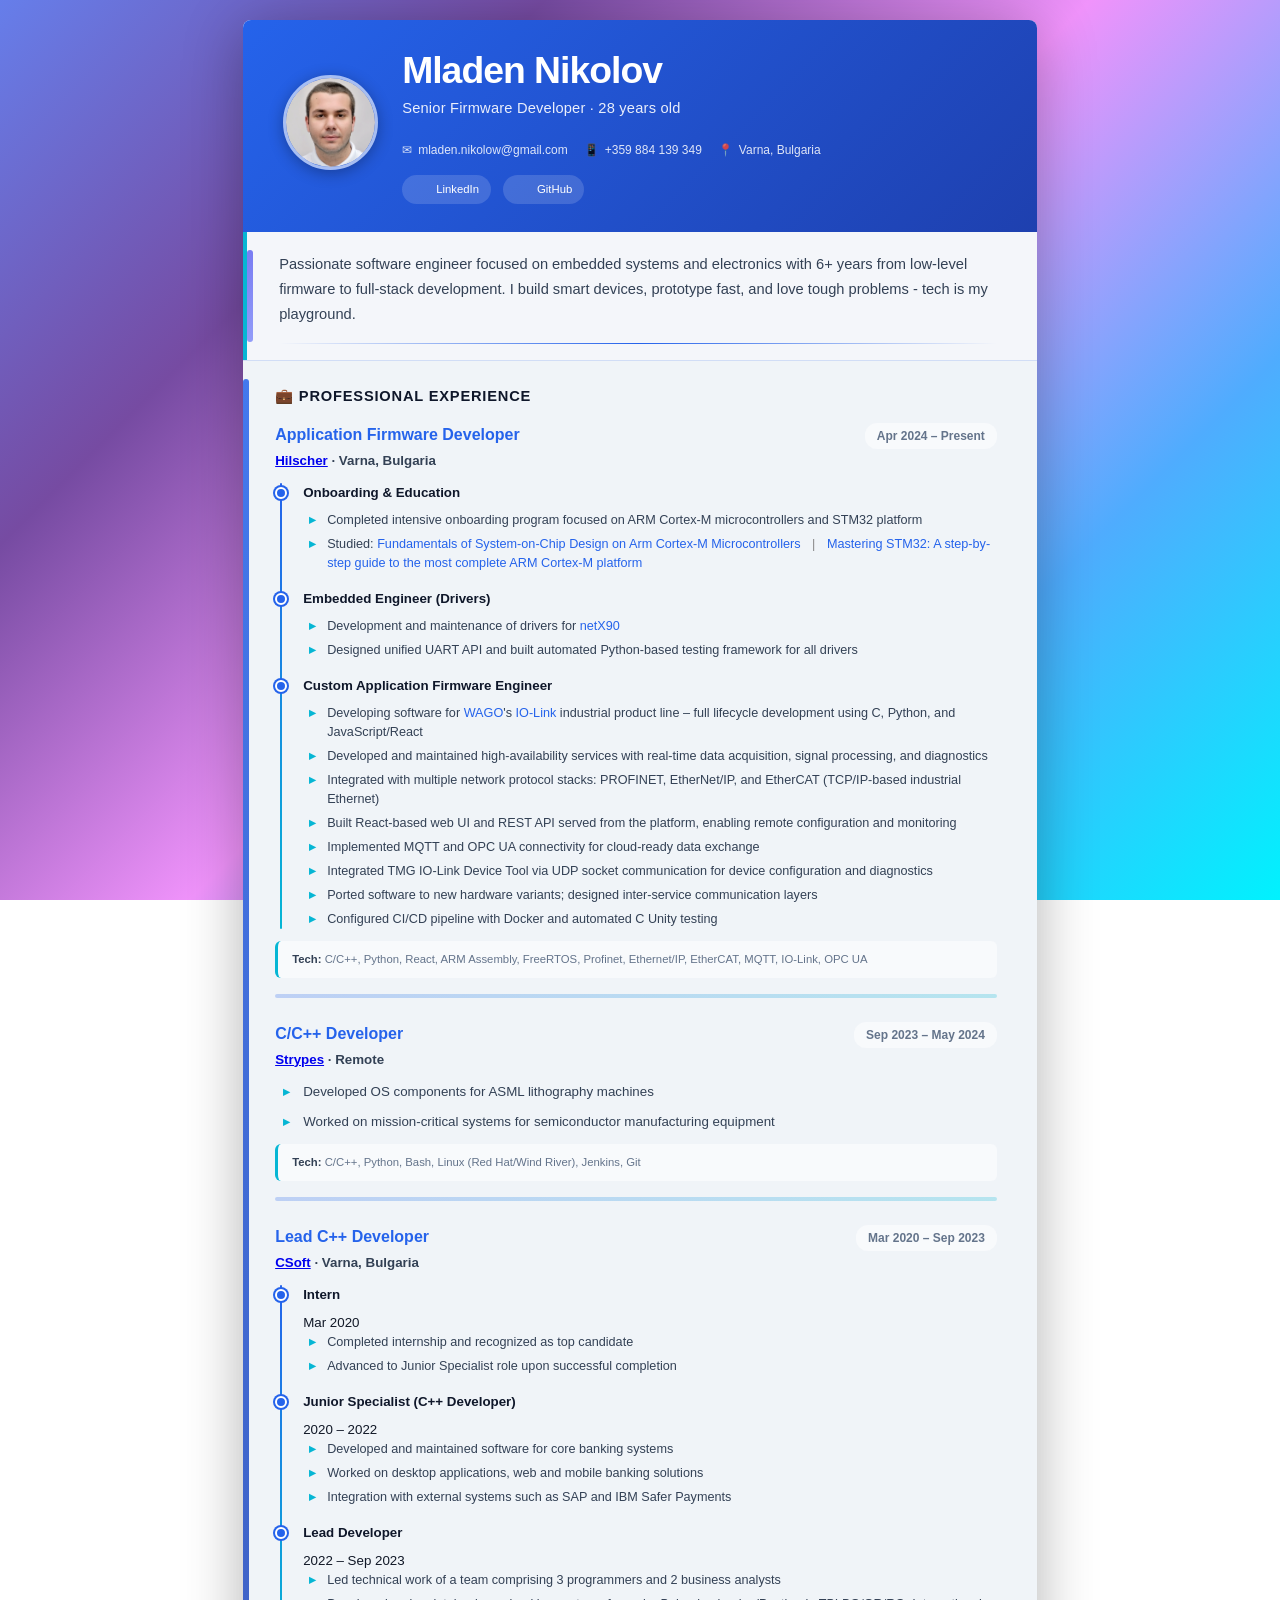
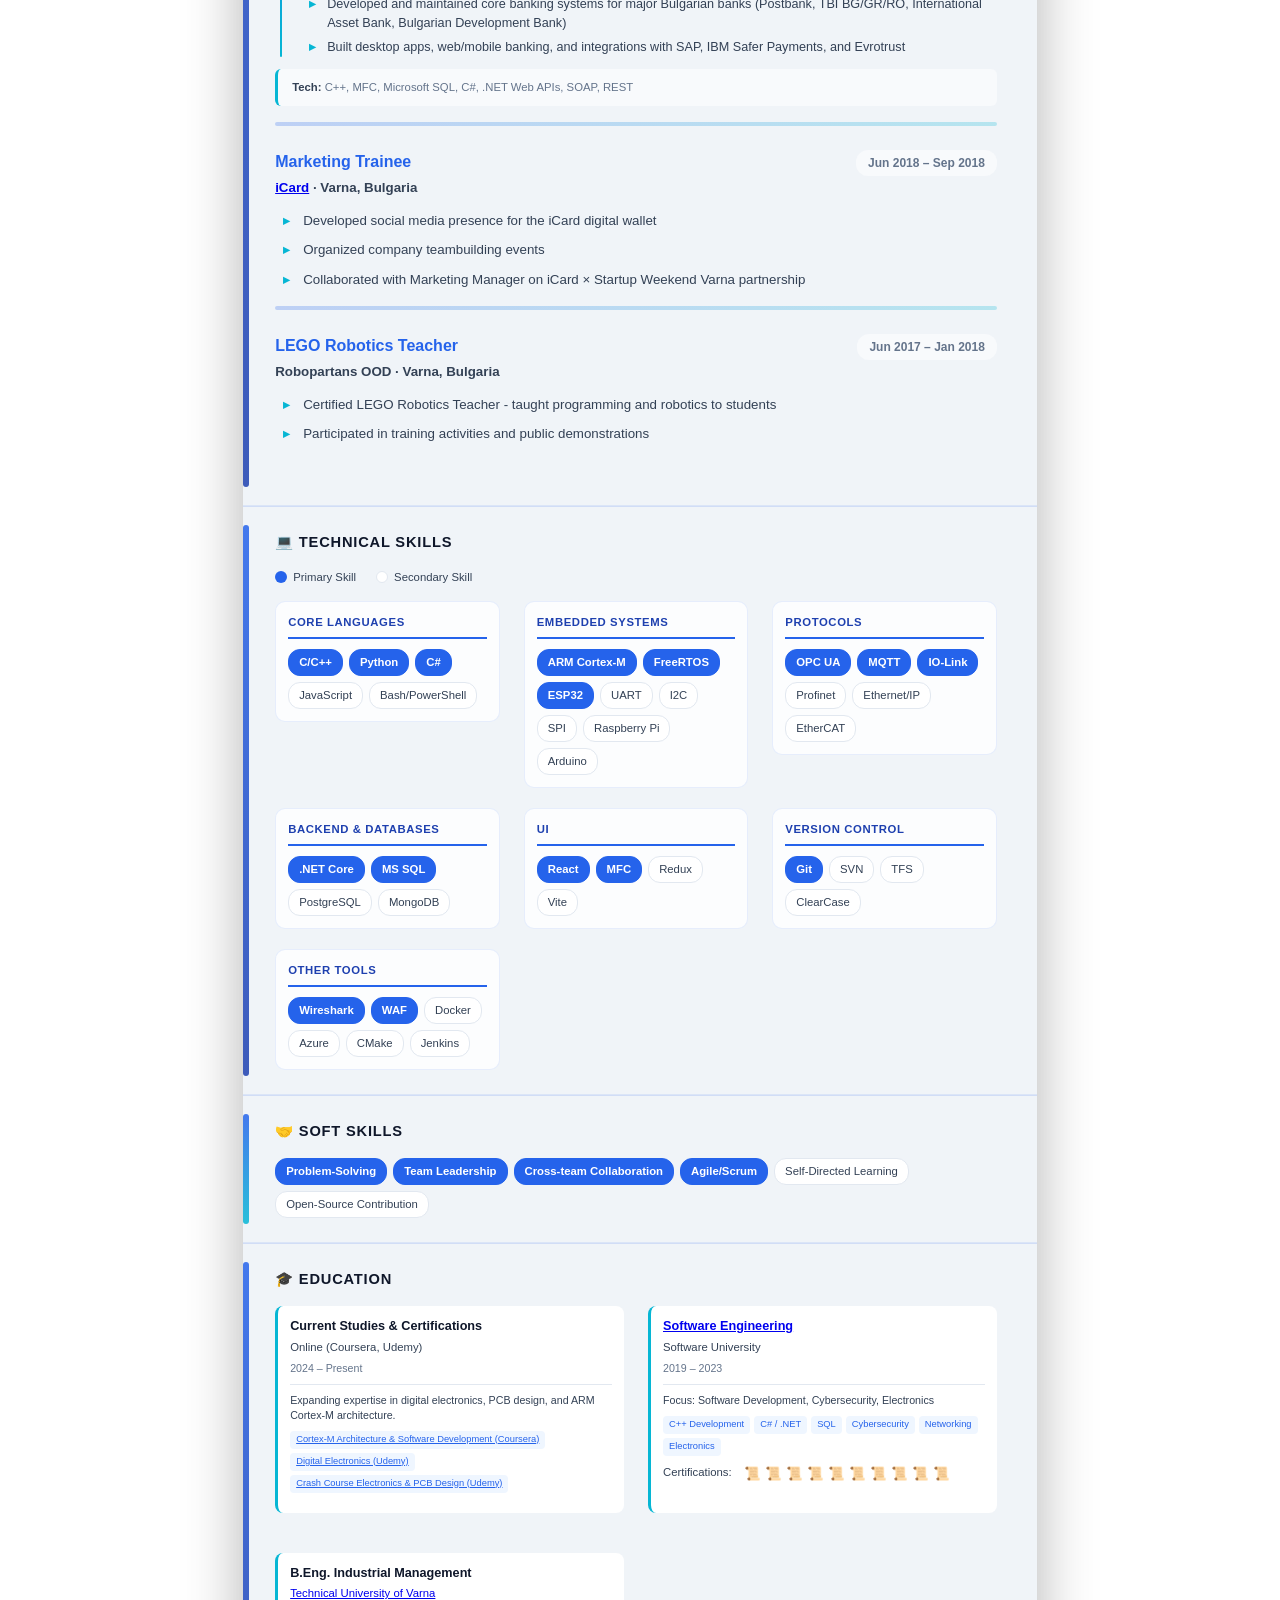
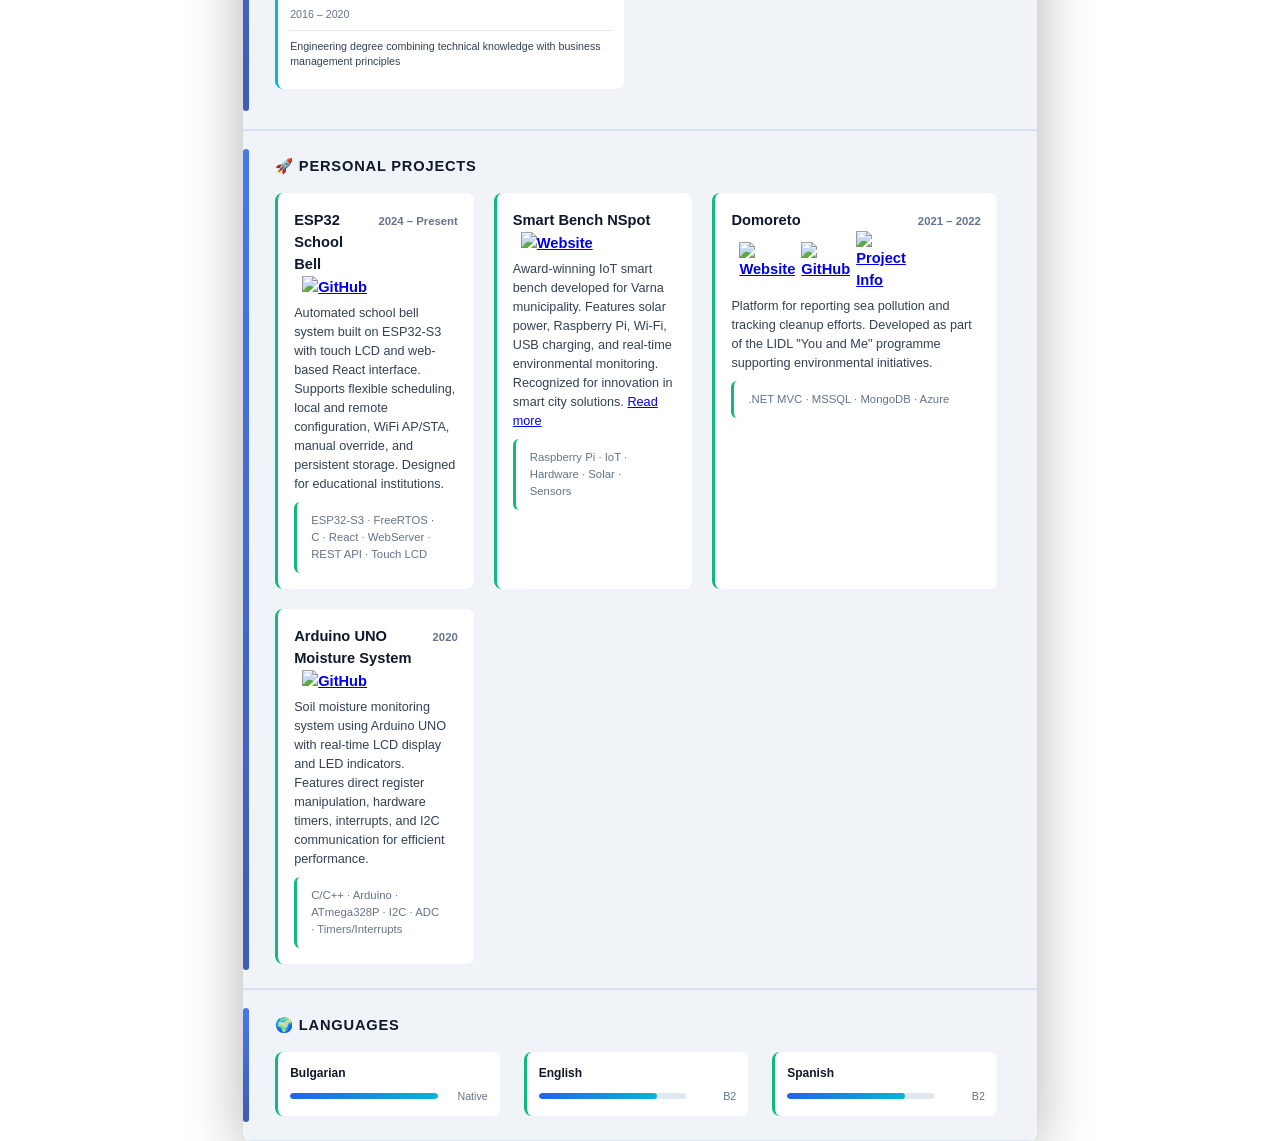
==== commit cd60d274: "Update skills" ====
--- a/index.html
+++ b/index.html
@@ -97,13 +97,14 @@
                   <div class="timeline-content">
                     <div class="timeline-role">Custom Application Firmware Engineer</div>
                     <ul>
-                      <li>Working on a <b>custom application firmware</b> for <a href="https://www.wago.com" target="_blank">WAGO</a>, especially for the <a href="https://www.wago.com/global/i-o-systems/io-link" target="_blank">IO-Link</a> range of industrial slave products (I/O modules, sensor/actuator connectivity, etc.).</li>
-                      <li>Full lifecycle development of application firmware and embedded React UI hosted on the netX90</li>
-                      <li>Porting firmware to new hardware variants and implementing inter-core UART communication</li>
-                      <li>IO‑Link device functionality, real‑time sensor/actuator data acquisition, signal processing, diagnostics</li>
-                      <li>Integration with PROFINET, EtherNet/IP, and EtherCAT stacks</li>
-                      <li>Firmware on FreeRTOS with MQTT, OPC UA, and Bluetooth connectivity</li>
-                      <li>Integrate C Unity tests via Docker for automated firmware testing</li>
+                      <li>Developing software for <a href="https://www.wago.com" target="_blank">WAGO</a>'s <a href="https://www.wago.com/global/i-o-systems/io-link" target="_blank">IO-Link</a> industrial product line – full lifecycle development using C, Python, and JavaScript/React</li>
+                      <li>Developed and maintained high-availability services with real-time data acquisition, signal processing, and diagnostics</li>
+                      <li>Integrated with multiple network protocol stacks: PROFINET, EtherNet/IP, and EtherCAT (TCP/IP-based industrial Ethernet)</li>
+                      <li>Built React-based web UI and REST API served from the platform, enabling remote configuration and monitoring</li>
+                      <li>Implemented MQTT and OPC UA connectivity for cloud-ready data exchange</li>
+                      <li>Integrated TMG IO-Link Device Tool via UDP socket communication for device configuration and diagnostics</li>
+                      <li>Ported software to new hardware variants; designed inter-service communication layers</li>
+                      <li>Configured CI/CD pipeline with Docker and automated C Unity testing</li>
                     </ul>
                   </div>
                 </div>
@@ -228,6 +229,7 @@
               <span class="skill-tag primary">Python</span>
               <span class="skill-tag primary">C#</span>
               <span class="skill-tag">JavaScript</span>
+              <span class="skill-tag">Bash/PowerShell</span>
             </div>
           </div>
           <div class="skill-category">
@@ -284,9 +286,10 @@
           <div class="skill-category">
             <div class="skill-cat-title">Other Tools</div>
             <div class="skill-tags">
+              <span class="skill-tag primary">Wireshark</span>
+              <span class="skill-tag primary">WAF</span>
               <span class="skill-tag">Docker</span>
-              <span class="skill-tag">Wireshark</span>
-              <span class="skill-tag">WAF</span>
+              <span class="skill-tag">Azure</span>
               <span class="skill-tag">CMake</span>
               <span class="skill-tag">Jenkins</span>
             </div>
@@ -298,11 +301,12 @@
       <section class="section-full soft-skills">
         <h3 class="section-title">🤝 Soft Skills</h3>
         <div class="skill-tags">
+          <span class="skill-tag primary">Problem-Solving</span>
+          <span class="skill-tag primary">Team Leadership</span>
+          <span class="skill-tag primary">Cross-team Collaboration</span>
           <span class="skill-tag primary">Agile/Scrum</span>
-          <span class="skill-tag primary">Team Leadership</span>
-          <span class="skill-tag">Mentoring</span>
-          <span class="skill-tag">Technical Training</span>
-          <span class="skill-tag">Cross-team Collaboration</span>
+          <span class="skill-tag">Self-Directed Learning</span>
+          <span class="skill-tag">Open-Source Contribution</span>
         </div>
       </section>
 
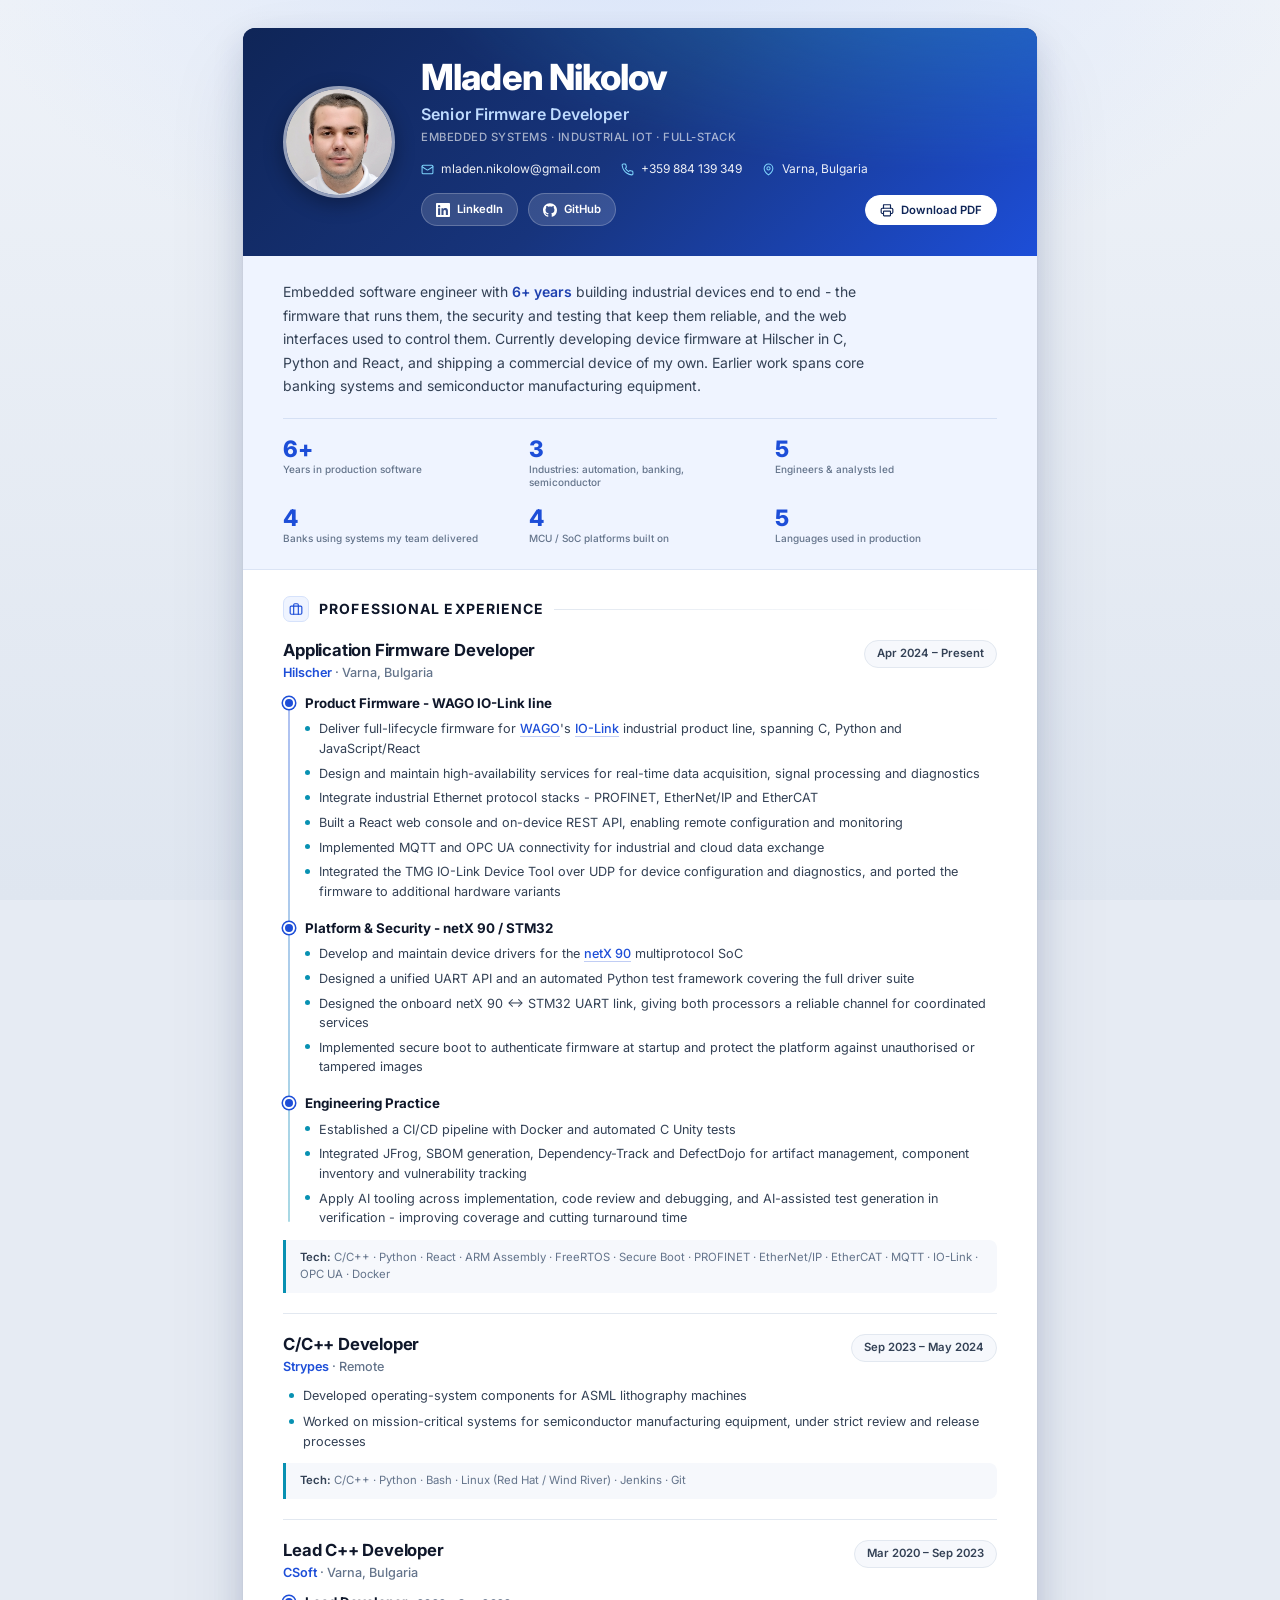
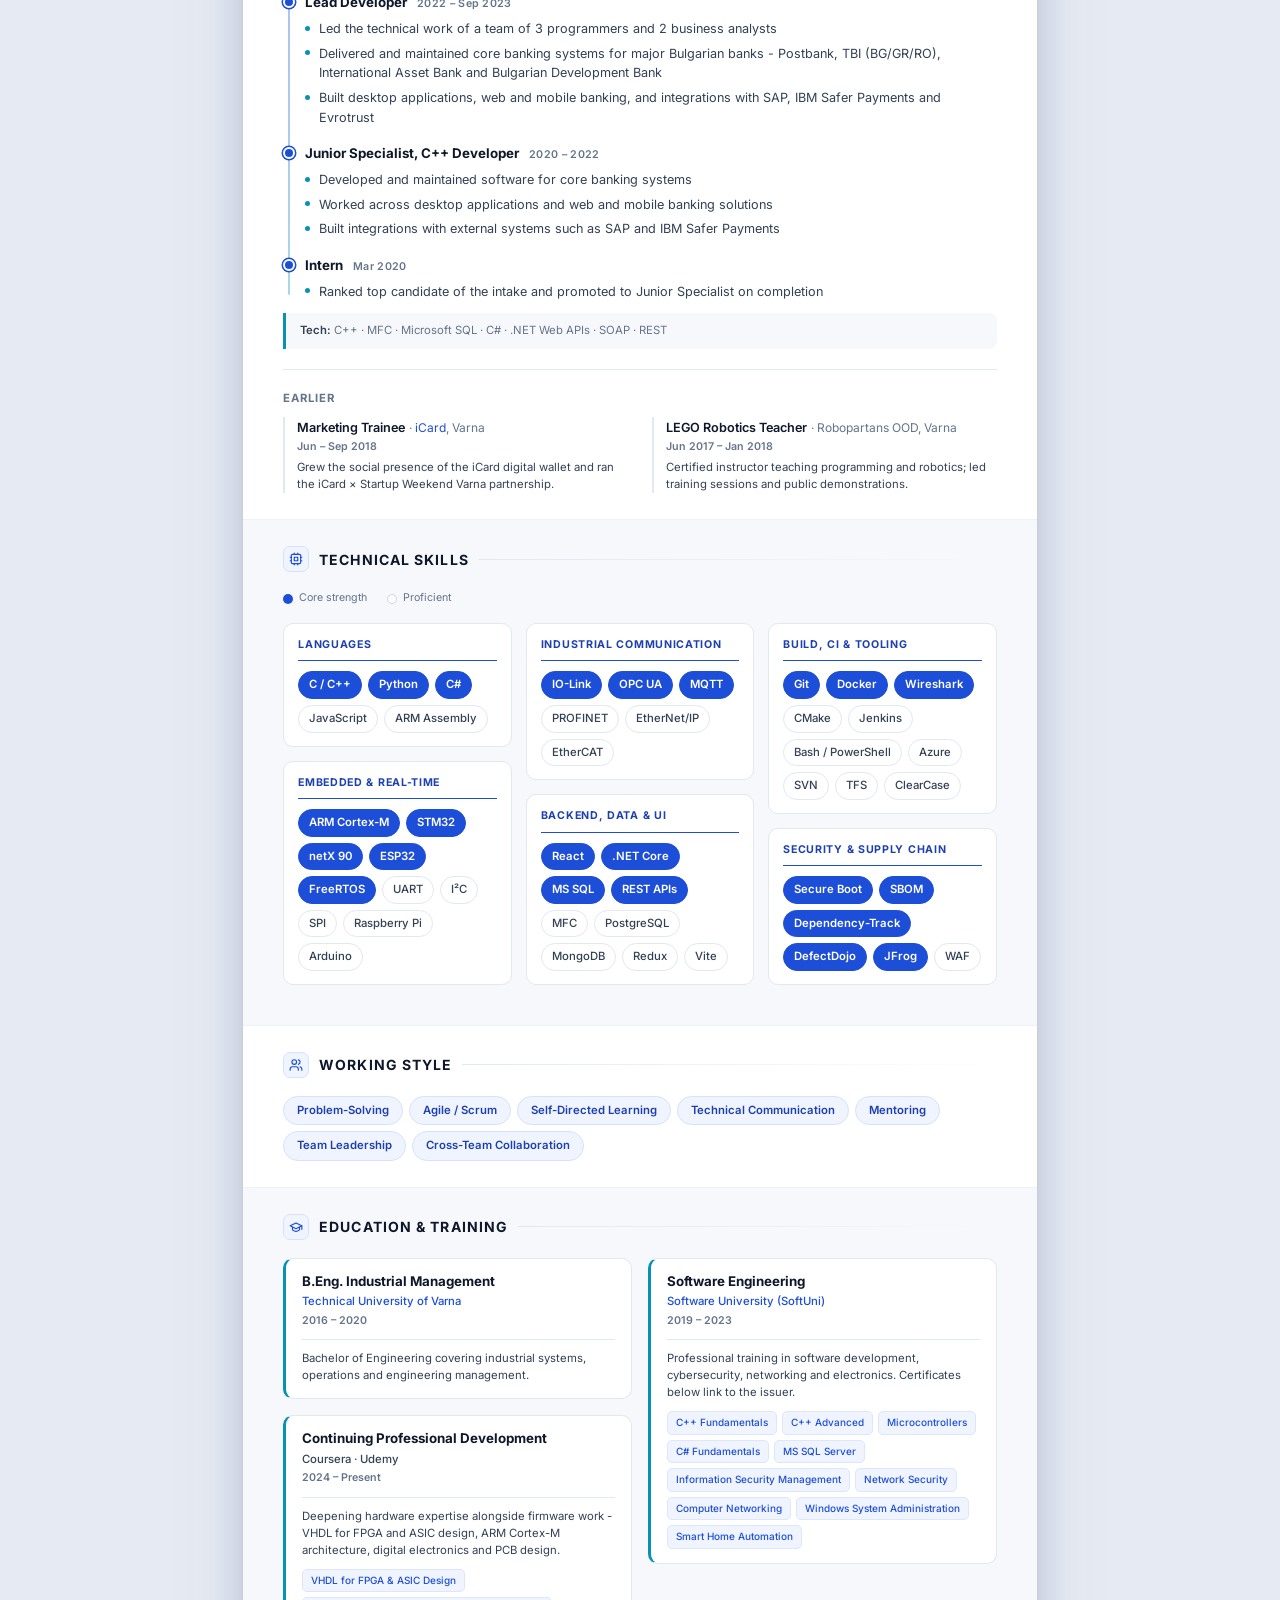
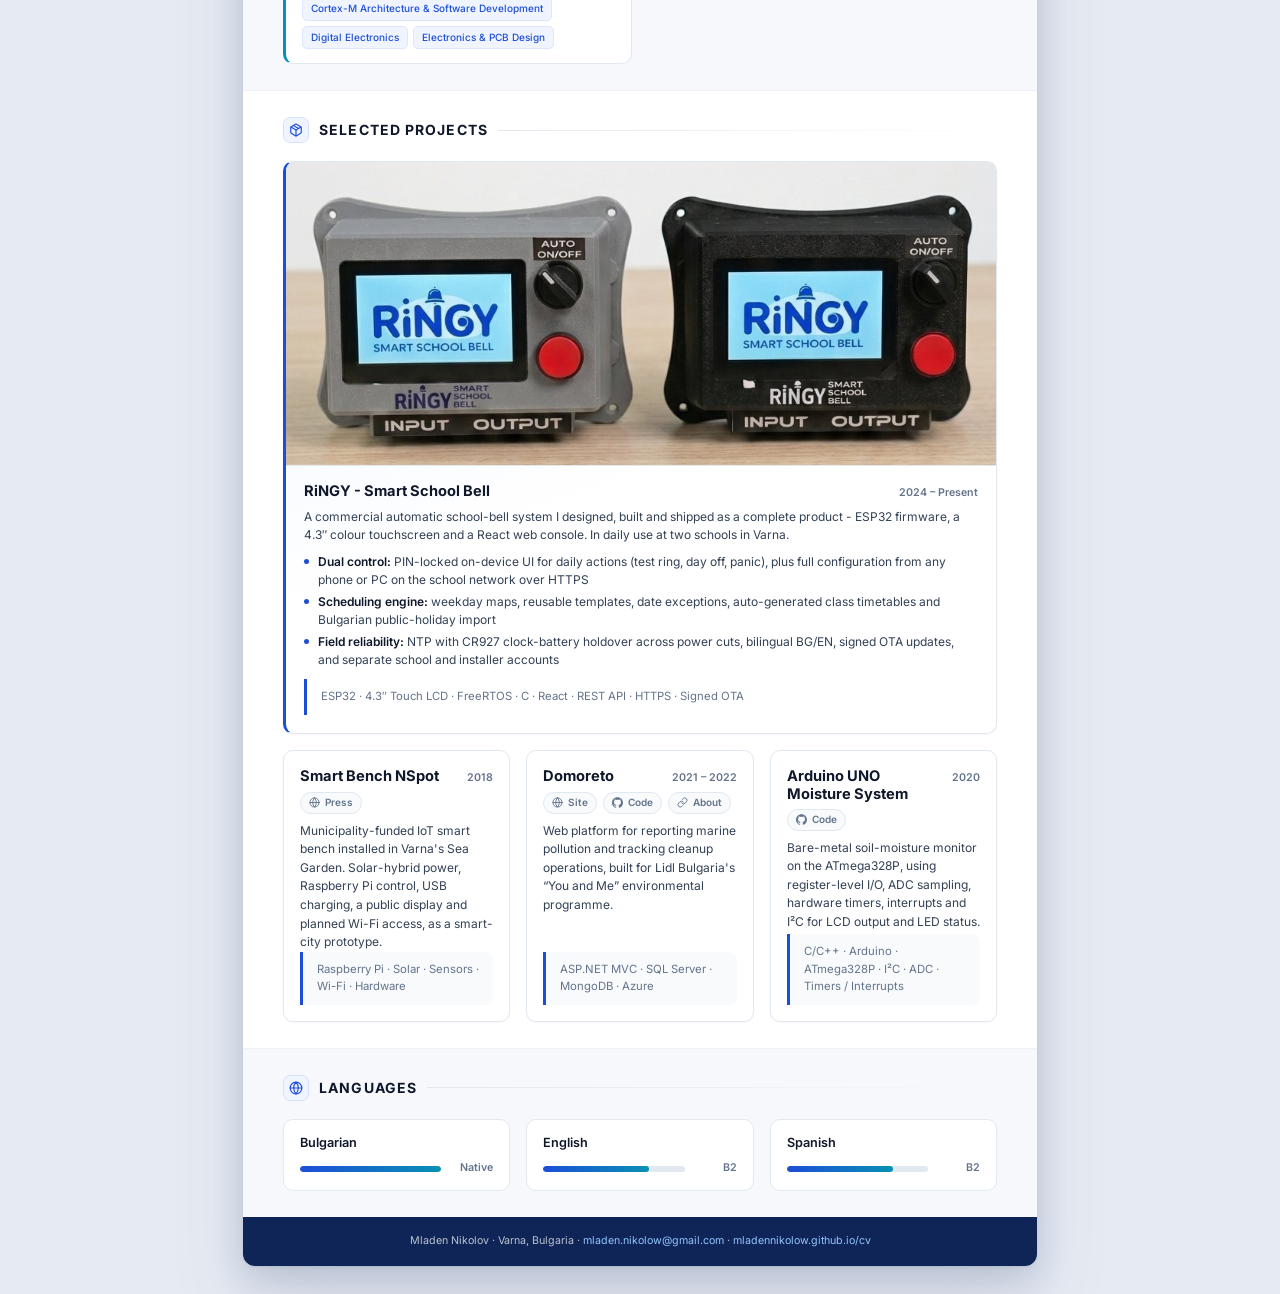
==== commit 9d07d113: "Refactor CV styles and update information" ====
--- a/index.html
+++ b/index.html
@@ -3,463 +3,588 @@
 <head>
   <meta charset="utf-8" />
   <meta name="viewport" content="width=device-width,initial-scale=1" />
-  <title>Mladen Nikolov - CV</title>
+
+  <title>Mladen Nikolov - Senior Firmware Developer</title>
+  <meta name="description" content="Mladen Nikolov - embedded software engineer in Varna, Bulgaria. 6+ years building devices end to end: the firmware that runs them and the web interfaces used to control them. C, Python and React." />
+  <meta name="author" content="Mladen Nikolov" />
+  <link rel="canonical" href="https://mladennikolow.github.io/cv/" />
+
+  <!-- Open Graph / social sharing -->
+  <meta property="og:type" content="profile" />
+  <meta property="og:title" content="Mladen Nikolov - Senior Firmware Developer" />
+  <meta property="og:description" content="Embedded software engineer with 6+ years building devices end to end - the firmware that runs them and the web interfaces used to control them." />
+  <meta property="og:url" content="https://mladennikolow.github.io/cv/" />
+  <meta property="og:image" content="https://mladennikolow.github.io/cv/og-image.png" />
+  <meta property="og:image:width" content="1200" />
+  <meta property="og:image:height" content="630" />
+  <meta property="og:locale" content="en_GB" />
+  <meta property="profile:first_name" content="Mladen" />
+  <meta property="profile:last_name" content="Nikolov" />
+  <meta name="twitter:card" content="summary_large_image" />
+  <meta name="twitter:title" content="Mladen Nikolov - Senior Firmware Developer" />
+  <meta name="twitter:description" content="Embedded software engineer building devices end to end - the firmware that runs them and the web interfaces used to control them." />
+  <meta name="twitter:image" content="https://mladennikolow.github.io/cv/og-image.png" />
+
+  <!-- Icons -->
+  <link rel="icon" href="favicon.svg" type="image/svg+xml" />
+  <link rel="icon" href="favicon.png" type="image/png" sizes="32x32" />
+  <link rel="apple-touch-icon" href="apple-touch-icon.png" />
+  <meta name="theme-color" content="#0f2557" />
+
+  <!-- Fonts: link (not @import) so the stylesheet can start fetching in parallel -->
+  <link rel="preconnect" href="https://fonts.googleapis.com" />
+  <link rel="preconnect" href="https://fonts.gstatic.com" crossorigin />
+  <link rel="stylesheet" href="https://fonts.googleapis.com/css2?family=Inter:wght@400;500;600;700;800&display=swap" />
+
   <link rel="stylesheet" href="style.css" />
+
+  <script type="application/ld+json">
+  {
+    "@context": "https://schema.org",
+    "@type": "Person",
+    "name": "Mladen Nikolov",
+    "jobTitle": "Senior Firmware Developer",
+    "email": "mailto:mladen.nikolow@gmail.com",
+    "telephone": "+359884139349",
+    "url": "https://mladennikolow.github.io/cv/",
+    "image": "https://mladennikolow.github.io/cv/photo.jpg",
+    "address": {
+      "@type": "PostalAddress",
+      "addressLocality": "Varna",
+      "addressCountry": "BG"
+    },
+    "worksFor": { "@type": "Organization", "name": "Hilscher", "url": "https://www.hilscher.com" },
+    "alumniOf": [
+      { "@type": "CollegeOrUniversity", "name": "Technical University of Varna", "url": "https://www.tu-varna.bg/" },
+      { "@type": "EducationalOrganization", "name": "Software University (SoftUni)", "url": "https://softuni.bg/" }
+    ],
+    "knowsLanguage": ["bg", "en", "es"],
+    "knowsAbout": [
+      "Embedded systems", "Firmware development", "ARM Cortex-M", "STM32", "FreeRTOS",
+      "Secure boot", "IO-Link", "PROFINET", "EtherCAT", "EtherNet/IP", "OPC UA", "MQTT",
+      "C", "C++", "Python", "React"
+    ],
+    "sameAs": [
+      "https://www.linkedin.com/in/mladen-nikolov-23264a169/",
+      "https://github.com/MladenNikolow"
+    ]
+  }
+  </script>
 </head>
 <body>
+
+  <!-- Inline icon sprite: no external CDN, works offline and in print -->
+  <svg class="sprite" aria-hidden="true" focusable="false" xmlns="http://www.w3.org/2000/svg">
+    <symbol id="i-mail" viewBox="0 0 24 24"><rect x="2" y="4" width="20" height="16" rx="2"/><path d="m22 7-8.97 5.7a1.94 1.94 0 0 1-2.06 0L2 7"/></symbol>
+    <symbol id="i-phone" viewBox="0 0 24 24"><path d="M22 16.92v3a2 2 0 0 1-2.18 2 19.79 19.79 0 0 1-8.63-3.07 19.5 19.5 0 0 1-6-6A19.79 19.79 0 0 1 2.12 4.2 2 2 0 0 1 4.11 2h3a2 2 0 0 1 2 1.72c.13.96.36 1.9.7 2.81a2 2 0 0 1-.45 2.11L8.09 9.91a16 16 0 0 0 6 6l1.27-1.27a2 2 0 0 1 2.11-.45c.9.34 1.85.57 2.81.7A2 2 0 0 1 22 16.92Z"/></symbol>
+    <symbol id="i-pin" viewBox="0 0 24 24"><path d="M20 10c0 6-8 12-8 12s-8-6-8-12a8 8 0 0 1 16 0Z"/><circle cx="12" cy="10" r="3"/></symbol>
+    <symbol id="i-printer" viewBox="0 0 24 24"><path d="M6 18H4a2 2 0 0 1-2-2v-5a2 2 0 0 1 2-2h16a2 2 0 0 1 2 2v5a2 2 0 0 1-2 2h-2"/><path d="M6 9V3h12v6"/><rect x="6" y="14" width="12" height="8" rx="1"/></symbol>
+    <symbol id="i-briefcase" viewBox="0 0 24 24"><rect x="2" y="7" width="20" height="14" rx="2"/><path d="M16 21V5a2 2 0 0 0-2-2h-4a2 2 0 0 0-2 2v16"/></symbol>
+    <symbol id="i-cpu" viewBox="0 0 24 24"><rect x="4" y="4" width="16" height="16" rx="2"/><rect x="9" y="9" width="6" height="6"/><path d="M9 2v2M15 2v2M9 20v2M15 20v2M2 9h2M2 15h2M20 9h2M20 15h2"/></symbol>
+    <symbol id="i-users" viewBox="0 0 24 24"><path d="M16 21v-2a4 4 0 0 0-4-4H6a4 4 0 0 0-4 4v2"/><circle cx="9" cy="7" r="4"/><path d="M22 21v-2a4 4 0 0 0-3-3.87"/><path d="M16 3.13a4 4 0 0 1 0 7.75"/></symbol>
+    <symbol id="i-cap" viewBox="0 0 24 24"><path d="M22 10 12 5 2 10l10 5 10-5Z"/><path d="M6 12v5c3.5 3 8.5 3 12 0v-5"/><path d="M22 10v6"/></symbol>
+    <symbol id="i-package" viewBox="0 0 24 24"><path d="M21 8a2 2 0 0 0-1-1.73l-7-4a2 2 0 0 0-2 0l-7 4A2 2 0 0 0 3 8v8a2 2 0 0 0 1 1.73l7 4a2 2 0 0 0 2 0l7-4A2 2 0 0 0 21 16Z"/><path d="m3.3 7 8.7 5 8.7-5"/><path d="M12 22V12"/><path d="m7.5 4.27 9 5.15"/></symbol>
+    <symbol id="i-globe" viewBox="0 0 24 24"><circle cx="12" cy="12" r="10"/><path d="M2 12h20"/><path d="M12 2a15.3 15.3 0 0 1 4 10 15.3 15.3 0 0 1-4 10 15.3 15.3 0 0 1-4-10 15.3 15.3 0 0 1 4-10Z"/></symbol>
+    <symbol id="i-link" viewBox="0 0 24 24"><path d="M10 13a5 5 0 0 0 7.54.54l3-3a5 5 0 0 0-7.07-7.07l-1.72 1.71"/><path d="M14 11a5 5 0 0 0-7.54-.54l-3 3a5 5 0 0 0 7.07 7.07l1.71-1.71"/></symbol>
+    <symbol id="i-linkedin" viewBox="0 0 24 24"><path d="M20.45 20.45h-3.56v-5.57c0-1.33-.03-3.04-1.85-3.04-1.85 0-2.14 1.45-2.14 2.94v5.67H9.35V9h3.41v1.56h.05c.48-.9 1.63-1.85 3.37-1.85 3.6 0 4.27 2.37 4.27 5.46zM5.34 7.43a2.06 2.06 0 1 1 0-4.13 2.06 2.06 0 0 1 0 4.13M7.12 20.45H3.55V9h3.57zM22.22 0H1.77C.79 0 0 .77 0 1.72v20.56C0 23.23.79 24 1.77 24h20.45c.98 0 1.78-.77 1.78-1.72V1.72C24 .77 23.2 0 22.22 0"/></symbol>
+    <symbol id="i-github" viewBox="0 0 24 24"><path d="M12 .297c-6.63 0-12 5.373-12 12 0 5.303 3.438 9.8 8.205 11.385.6.113.82-.258.82-.577 0-.285-.01-1.04-.015-2.04-3.338.724-4.042-1.61-4.042-1.61C4.422 18.07 3.633 17.7 3.633 17.7c-1.087-.744.084-.729.084-.729 1.205.084 1.838 1.236 1.838 1.236 1.07 1.835 2.809 1.305 3.495.998.108-.776.417-1.305.76-1.605-2.665-.3-5.466-1.332-5.466-5.93 0-1.31.465-2.38 1.235-3.22-.135-.303-.54-1.523.105-3.176 0 0 1.005-.322 3.3 1.23.96-.267 1.98-.399 3-.405 1.02.006 2.04.138 3 .405 2.28-1.552 3.285-1.23 3.285-1.23.645 1.653.24 2.873.12 3.176.765.84 1.23 1.91 1.23 3.22 0 4.61-2.805 5.625-5.475 5.92.42.36.81 1.096.81 2.22 0 1.606-.015 2.896-.015 3.286 0 .315.21.69.825.57C20.565 22.092 24 17.592 24 12.297c0-6.627-5.373-12-12-12"/></symbol>
+  </svg>
+
+  <a class="skip-link" href="#main">Skip to content</a>
+
   <div class="page">
+
     <header class="header" role="banner">
       <div class="header-grid">
-        <div class="header-photo-wrapper">
-          <img class="header-photo" src="photo.jpg" alt="Profile photo of Mladen Nikolov">
-        </div>
+        <img class="header-photo" src="photo.jpg" width="413" height="531" alt="Portrait of Mladen Nikolov">
+
         <div class="header-content">
           <div class="header-info">
             <h1>Mladen Nikolov</h1>
-            <p class="title-bar">Senior Firmware Developer · 28 years old</p>
-          </div>
+            <p class="title-bar">Senior Firmware Developer</p>
+            <p class="title-sub">Embedded Systems · Industrial IoT · Full-Stack</p>
+          </div>
+
           <address class="contact-info" aria-label="Contact information">
-            <a class="contact-item" href="mailto:mladen.nikolow@gmail.com" aria-label="Email">
-              <span class="contact-icon" aria-hidden="true">✉</span>
+            <a class="contact-item" href="mailto:mladen.nikolow@gmail.com">
+              <svg class="icon" aria-hidden="true"><use href="#i-mail"/></svg>
               <span>mladen.nikolow@gmail.com</span>
             </a>
-            <a class="contact-item" href="tel:+359884139349" aria-label="Phone">
-              <span class="contact-icon" aria-hidden="true">📱</span>
+            <a class="contact-item" href="tel:+359884139349">
+              <svg class="icon" aria-hidden="true"><use href="#i-phone"/></svg>
               <span>+359 884 139 349</span>
             </a>
-            <span class="contact-item" aria-label="Location">
-              <span class="contact-icon" aria-hidden="true">📍</span>
+            <span class="contact-item">
+              <svg class="icon" aria-hidden="true"><use href="#i-pin"/></svg>
               <span>Varna, Bulgaria</span>
             </span>
           </address>
-          <nav class="header-social" aria-label="Social media links">
-            <a href="https://www.linkedin.com/in/mladen-nikolov-23264a169/" target="_blank" rel="noopener noreferrer" class="social-link" aria-label="LinkedIn profile">
-              <img src="https://cdn.jsdelivr.net/gh/simple-icons/simple-icons/icons/linkedin.svg" alt="" class="social-icon">
-              <span class="social-label">LinkedIn</span>
+
+          <nav class="header-actions" aria-label="Profiles and actions">
+            <a href="https://www.linkedin.com/in/mladen-nikolov-23264a169/" target="_blank" rel="noopener noreferrer" class="social-link">
+              <svg class="icon icon-solid" aria-hidden="true"><use href="#i-linkedin"/></svg>
+              <span>LinkedIn</span>
             </a>
-            <a href="https://github.com/MladenNikolow" target="_blank" rel="noopener noreferrer" class="social-link" aria-label="GitHub profile">
-              <img src="https://cdn.jsdelivr.net/gh/simple-icons/simple-icons/icons/github.svg" alt="" class="social-icon">
-              <span class="social-label">GitHub</span>
+            <a href="https://github.com/MladenNikolow" target="_blank" rel="noopener noreferrer" class="social-link">
+              <svg class="icon icon-solid" aria-hidden="true"><use href="#i-github"/></svg>
+              <span>GitHub</span>
             </a>
+            <button type="button" class="print-btn" onclick="window.print()">
+              <svg class="icon" aria-hidden="true"><use href="#i-printer"/></svg>
+              <span>Download PDF</span>
+            </button>
           </nav>
         </div>
       </div>
     </header>
 
-    <div class="summary-section">
+    <section class="summary-section" aria-label="Profile summary">
       <p class="summary">
-        Passionate software engineer focused on embedded systems and electronics with 6+ years from low-level firmware to full-stack development. I build smart devices, prototype fast, and love tough problems - tech is my playground.
+        Embedded software engineer with <strong>6+ years</strong> building industrial devices end to end - the
+        firmware that runs them, the security and testing that keep them reliable, and the web interfaces used to
+        control them. Currently developing device firmware at Hilscher in C, Python and React, and shipping a
+        commercial device of my own. Earlier work spans core banking systems and semiconductor manufacturing
+        equipment.
       </p>
-      <div class="summary-divider"></div>
-    </div>
-
-    <div class="container">
-      <!-- Professional Experience - Most Important -->
-      <section class="section-full experience">
-        <h3 class="section-title">💼 Professional Experience</h3>
-
-        <div class="job">
-          <div class="job-header"> 
+      <ul class="stats" aria-label="Career highlights">
+        <li><span class="stat-value">6+</span><span class="stat-label">Years in production software</span></li>
+        <li><span class="stat-value">3</span><span class="stat-label">Industries: automation, banking, semiconductor</span></li>
+        <li><span class="stat-value">5</span><span class="stat-label">Engineers &amp; analysts led</span></li>
+        <li><span class="stat-value">4</span><span class="stat-label">Banks using systems my team delivered</span></li>
+        <li><span class="stat-value">4</span><span class="stat-label">MCU / SoC platforms built on</span></li>
+        <li><span class="stat-value">5</span><span class="stat-label">Languages used in production</span></li>
+      </ul>
+    </section>
+
+    <main class="container" id="main">
+
+      <!-- ============ EXPERIENCE ============ -->
+      <section class="section-full experience" aria-labelledby="h-experience">
+        <h2 class="section-title" id="h-experience">
+          <span class="section-icon"><svg class="icon" aria-hidden="true"><use href="#i-briefcase"/></svg></span>
+          <span>Professional Experience</span>
+        </h2>
+
+        <article class="job">
+          <div class="job-header">
             <div>
-              <div class="job-title">Application Firmware Developer</div>
-              <div class="job-company"><a href="https://www.hilscher.com" target="_blank">Hilscher</a> · Varna, Bulgaria</div>
-            </div>
-            <div class="job-date">Apr 2024 – Present</div>
+              <h3 class="job-title">Application Firmware Developer</h3>
+              <p class="job-company"><a href="https://www.hilscher.com" target="_blank" rel="noopener noreferrer">Hilscher</a> · Varna, Bulgaria</p>
+            </div>
+            <p class="job-date">Apr 2024 – Present</p>
           </div>
           <div class="job-body">
             <div class="timeline">
-                <div class="timeline-item">
-                  <div class="timeline-marker"></div>
-                  <div class="timeline-content">
-                    <div class="timeline-role">Onboarding & Education</div>
-                    <ul>
-                      <li>Completed intensive onboarding program focused on ARM Cortex-M microcontrollers and STM32 platform</li>
-                      <li>Studied:
-                        <a href="https://github.com/arm-university/Fundamentals-of-System-on-Chip-Design-on-Arm-Cortex-M-Microcontrollers" target="_blank">Fundamentals of System-on-Chip Design on Arm Cortex-M Microcontrollers</a>
-                        <span style="color: #888; margin: 0 8px;">|</span>
-                        <a href="https://www.scribd.com/document/567413628/Mastering-stm32-book-2nd-edition" target="_blank">Mastering STM32: A step-by-step guide to the most complete ARM Cortex-M platform</a>
-                      </li>
-                    </ul>
-                  </div>
+              <div class="timeline-item">
+                <span class="timeline-marker" aria-hidden="true"></span>
+                <div class="timeline-content">
+                  <h4 class="timeline-role">Product Firmware - WAGO IO-Link line</h4>
+                  <ul>
+                    <li>Deliver full-lifecycle firmware for <a href="https://www.wago.com" target="_blank" rel="noopener noreferrer">WAGO</a>'s <a href="https://www.wago.com/global/i-o-systems/io-link" target="_blank" rel="noopener noreferrer">IO-Link</a> industrial product line, spanning C, Python and JavaScript/React</li>
+                    <li>Design and maintain high-availability services for real-time data acquisition, signal processing and diagnostics</li>
+                    <li>Integrate industrial Ethernet protocol stacks - PROFINET, EtherNet/IP and EtherCAT</li>
+                    <li>Built a React web console and on-device REST API, enabling remote configuration and monitoring</li>
+                    <li>Implemented MQTT and OPC UA connectivity for industrial and cloud data exchange</li>
+                    <li>Integrated the TMG IO-Link Device Tool over UDP for device configuration and diagnostics, and ported the firmware to additional hardware variants</li>
+                  </ul>
                 </div>
-                <div class="timeline-item">
-                  <div class="timeline-marker"></div>
-                  <div class="timeline-content">
-                    <div class="timeline-role">Embedded Engineer (Drivers)</div>
-                    <ul>
-                      <li>Development and maintenance of drivers for <a href="https://www.hilscher.com/products/multiprotocol-socs-stacks/multiprotocol-socs/netx-90" target="_blank">netX90</a></li>
-                      <li>Designed unified UART API and built automated Python-based testing framework for all drivers</li>
-                    </ul>
-                  </div>
+              </div>
+
+              <div class="timeline-item">
+                <span class="timeline-marker" aria-hidden="true"></span>
+                <div class="timeline-content">
+                  <h4 class="timeline-role">Platform &amp; Security - netX 90 / STM32</h4>
+                  <ul>
+                    <li>Develop and maintain device drivers for the <a href="https://www.hilscher.com/products/multiprotocol-socs-stacks/multiprotocol-socs/netx-90" target="_blank" rel="noopener noreferrer">netX 90</a> multiprotocol SoC</li>
+                    <li>Designed a unified UART API and an automated Python test framework covering the full driver suite</li>
+                    <li>Designed the onboard netX 90 ↔ STM32 UART link, giving both processors a reliable channel for coordinated services</li>
+                    <li>Implemented secure boot to authenticate firmware at startup and protect the platform against unauthorised or tampered images</li>
+                  </ul>
                 </div>
-                <div class="timeline-item">
-                  <div class="timeline-marker"></div>
-                  <div class="timeline-content">
-                    <div class="timeline-role">Custom Application Firmware Engineer</div>
-                    <ul>
-                      <li>Developing software for <a href="https://www.wago.com" target="_blank">WAGO</a>'s <a href="https://www.wago.com/global/i-o-systems/io-link" target="_blank">IO-Link</a> industrial product line – full lifecycle development using C, Python, and JavaScript/React</li>
-                      <li>Developed and maintained high-availability services with real-time data acquisition, signal processing, and diagnostics</li>
-                      <li>Integrated with multiple network protocol stacks: PROFINET, EtherNet/IP, and EtherCAT (TCP/IP-based industrial Ethernet)</li>
-                      <li>Built React-based web UI and REST API served from the platform, enabling remote configuration and monitoring</li>
-                      <li>Implemented MQTT and OPC UA connectivity for cloud-ready data exchange</li>
-                      <li>Integrated TMG IO-Link Device Tool via UDP socket communication for device configuration and diagnostics</li>
-                      <li>Ported software to new hardware variants; designed inter-service communication layers</li>
-                      <li>Configured CI/CD pipeline with Docker and automated C Unity testing</li>
-                    </ul>
-                  </div>
+              </div>
+
+              <div class="timeline-item">
+                <span class="timeline-marker" aria-hidden="true"></span>
+                <div class="timeline-content">
+                  <h4 class="timeline-role">Engineering Practice</h4>
+                  <ul>
+                    <li>Established a CI/CD pipeline with Docker and automated C Unity tests</li>
+                    <li>Integrated JFrog, SBOM generation, Dependency-Track and DefectDojo for artifact management, component inventory and vulnerability tracking</li>
+                    <li>Apply AI tooling across implementation, code review and debugging, and AI-assisted test generation in verification - improving coverage and cutting turnaround time</li>
+                  </ul>
                 </div>
-            </div>
-            <div class="tech-stack"><strong>Tech:</strong> C/C++, Python, React, ARM Assembly, FreeRTOS, Profinet, Ethernet/IP, EtherCAT, MQTT, IO‑Link, OPC UA</div>
-          </div>
-        </div>
-
-        <div class="job">
+              </div>
+            </div>
+            <p class="tech-stack"><strong>Tech:</strong> C/C++ · Python · React · ARM Assembly · FreeRTOS · Secure Boot · PROFINET · EtherNet/IP · EtherCAT · MQTT · IO-Link · OPC UA · Docker</p>
+          </div>
+        </article>
+
+        <article class="job">
           <div class="job-header">
             <div>
-              <div class="job-title">C/C++ Developer</div>
-              <div class="job-company"><a href="https://www.strypes.eu" target="_blank">Strypes</a> · Remote</div>
-            </div>
-            <div class="job-date">Sep 2023 – May 2024</div>
+              <h3 class="job-title">C/C++ Developer</h3>
+              <p class="job-company"><a href="https://www.strypes.eu" target="_blank" rel="noopener noreferrer">Strypes</a> · Remote</p>
+            </div>
+            <p class="job-date">Sep 2023 – May 2024</p>
           </div>
           <div class="job-body">
             <ul>
-              <li>Developed OS components for ASML lithography machines</li>
-              <li>Worked on mission-critical systems for semiconductor manufacturing equipment</li>
-            </ul>
-            <div class="tech-stack"><strong>Tech:</strong> C/C++, Python, Bash, Linux (Red Hat/Wind River), Jenkins, Git</div>
-          </div>
-        </div>
-
-        <div class="job">
+              <li>Developed operating-system components for ASML lithography machines</li>
+              <li>Worked on mission-critical systems for semiconductor manufacturing equipment, under strict review and release processes</li>
+            </ul>
+            <p class="tech-stack"><strong>Tech:</strong> C/C++ · Python · Bash · Linux (Red Hat / Wind River) · Jenkins · Git</p>
+          </div>
+        </article>
+
+        <article class="job">
           <div class="job-header">
             <div>
-              <div class="job-title">Lead C++ Developer</div>
-              <div class="job-company"><a href="https://www.csoft.bg" target="_blank">CSoft</a> · Varna, Bulgaria</div>
-            </div>
-            <div class="job-date">Mar 2020 – Sep 2023</div>
+              <h3 class="job-title">Lead C++ Developer</h3>
+              <p class="job-company"><a href="https://www.csoft.bg" target="_blank" rel="noopener noreferrer">CSoft</a> · Varna, Bulgaria</p>
+            </div>
+            <p class="job-date">Mar 2020 – Sep 2023</p>
           </div>
           <div class="job-body">
             <div class="timeline">
-                <div class="timeline-item">
-                  <div class="timeline-marker"></div>
-                  <div class="timeline-content">
-                    <div class="timeline-role">Intern</div>
-                    <div class="timeline-period">Mar 2020</div>
-                    <ul>
-                      <li>Completed internship and recognized as top candidate</li>
-                      <li>Advanced to Junior Specialist role upon successful completion</li>
-                    </ul>
-                  </div>
+              <div class="timeline-item">
+                <span class="timeline-marker" aria-hidden="true"></span>
+                <div class="timeline-content">
+                  <h4 class="timeline-role">Lead Developer <span class="timeline-period">2022 – Sep 2023</span></h4>
+                  <ul>
+                    <li>Led the technical work of a team of 3 programmers and 2 business analysts</li>
+                    <li>Delivered and maintained core banking systems for major Bulgarian banks - Postbank, TBI (BG/GR/RO), International Asset Bank and Bulgarian Development Bank</li>
+                    <li>Built desktop applications, web and mobile banking, and integrations with SAP, IBM Safer Payments and Evrotrust</li>
+                  </ul>
                 </div>
-                <div class="timeline-item">
-                  <div class="timeline-marker"></div>
-                  <div class="timeline-content">
-                    <div class="timeline-role">Junior Specialist (C++ Developer)</div>
-                    <div class="timeline-period">2020 – 2022</div>
-                    <ul>
-                      <li>Developed and maintained software for core banking systems</li>
-                      <li>Worked on desktop applications, web and mobile banking solutions</li>
-                      <li>Integration with external systems such as SAP and IBM Safer Payments</li>
-                    </ul>
-                  </div>
+              </div>
+              <div class="timeline-item">
+                <span class="timeline-marker" aria-hidden="true"></span>
+                <div class="timeline-content">
+                  <h4 class="timeline-role">Junior Specialist, C++ Developer <span class="timeline-period">2020 – 2022</span></h4>
+                  <ul>
+                    <li>Developed and maintained software for core banking systems</li>
+                    <li>Worked across desktop applications and web and mobile banking solutions</li>
+                    <li>Built integrations with external systems such as SAP and IBM Safer Payments</li>
+                  </ul>
                 </div>
-                <div class="timeline-item">
-                  <div class="timeline-marker"></div>
-                  <div class="timeline-content">
-                    <div class="timeline-role">Lead Developer</div>
-                    <div class="timeline-period">2022 – Sep 2023</div>
-                    <ul>
-                      <li>Led technical work of a team comprising 3 programmers and 2 business analysts</li>
-                      <li>Developed and maintained core banking systems for major Bulgarian banks (Postbank, TBI BG/GR/RO, International Asset Bank, Bulgarian Development Bank)</li>
-                      <li>Built desktop apps, web/mobile banking, and integrations with SAP, IBM Safer Payments, and Evrotrust</li>
-                    </ul>
-                  </div>
+              </div>
+              <div class="timeline-item">
+                <span class="timeline-marker" aria-hidden="true"></span>
+                <div class="timeline-content">
+                  <h4 class="timeline-role">Intern <span class="timeline-period">Mar 2020</span></h4>
+                  <ul>
+                    <li>Ranked top candidate of the intake and promoted to Junior Specialist on completion</li>
+                  </ul>
                 </div>
-            </div>
-            <div class="tech-stack"><strong>Tech:</strong> C++, MFC, Microsoft SQL, C#, .NET Web APIs, SOAP, REST</div>
-          </div>
-        </div>
-
-        <div class="job">
-          <div class="job-header">
-            <div>
-              <div class="job-title">Marketing Trainee</div>
-              <div class="job-company"><a href="https://www.icard.com" target="_blank">iCard</a> · Varna, Bulgaria</div>
-            </div>
-            <div class="job-date">Jun 2018 – Sep 2018</div>
-          </div>
-          <div class="job-body">
-            <ul>
-              <li>Developed social media presence for the iCard digital wallet</li>
-              <li>Organized company teambuilding events</li>
-              <li>Collaborated with Marketing Manager on iCard × Startup Weekend Varna partnership</li>
-            </ul>
-          </div>
-        </div>
-
-        <div class="job">
-          <div class="job-header">
-            <div>
-              <div class="job-title">LEGO Robotics Teacher</div>
-              <div class="job-company">Robopartans OOD · Varna, Bulgaria</div>
-            </div>
-            <div class="job-date">Jun 2017 – Jan 2018</div>
-          </div>
-          <div class="job-body">
-            <ul>
-              <li>Certified LEGO Robotics Teacher - taught programming and robotics to students</li>
-              <li>Participated in training activities and public demonstrations</li>
+              </div>
+            </div>
+            <p class="tech-stack"><strong>Tech:</strong> C++ · MFC · Microsoft SQL · C# · .NET Web APIs · SOAP · REST</p>
+          </div>
+        </article>
+
+        <article class="job">
+          <h3 class="earlier-title">Earlier</h3>
+          <ul class="earlier-list">
+            <li>
+              <span class="earlier-role">Marketing Trainee</span>
+              <span class="earlier-org">· <a href="https://www.icard.com" target="_blank" rel="noopener noreferrer">iCard</a>, Varna</span>
+              <span class="earlier-date">Jun – Sep 2018</span>
+              <span class="earlier-desc">Grew the social presence of the iCard digital wallet and ran the iCard × Startup Weekend Varna partnership.</span>
+            </li>
+            <li>
+              <span class="earlier-role">LEGO Robotics Teacher</span>
+              <span class="earlier-org">· Robopartans OOD, Varna</span>
+              <span class="earlier-date">Jun 2017 – Jan 2018</span>
+              <span class="earlier-desc">Certified instructor teaching programming and robotics; led training sessions and public demonstrations.</span>
+            </li>
+          </ul>
+        </article>
+      </section>
+
+      <!-- ============ TECHNICAL SKILLS ============ -->
+      <section class="section-full skills" aria-labelledby="h-skills">
+        <h2 class="section-title" id="h-skills">
+          <span class="section-icon"><svg class="icon" aria-hidden="true"><use href="#i-cpu"/></svg></span>
+          <span>Technical Skills</span>
+        </h2>
+
+        <p class="skills-legend">
+          <span class="legend-item"><span class="legend-dot primary" aria-hidden="true"></span> Core strength</span>
+          <span class="legend-item"><span class="legend-dot secondary" aria-hidden="true"></span> Proficient</span>
+        </p>
+
+        <div class="skills-grid">
+          <div class="skill-category">
+            <h3 class="skill-cat-title">Languages</h3>
+            <ul class="skill-tags">
+              <li class="skill-tag primary">C / C++</li>
+              <li class="skill-tag primary">Python</li>
+              <li class="skill-tag primary">C#</li>
+              <li class="skill-tag">JavaScript</li>
+              <li class="skill-tag">ARM Assembly</li>
+            </ul>
+          </div>
+
+          <div class="skill-category">
+            <h3 class="skill-cat-title">Embedded &amp; Real-Time</h3>
+            <ul class="skill-tags">
+              <li class="skill-tag primary">ARM Cortex-M</li>
+              <li class="skill-tag primary">STM32</li>
+              <li class="skill-tag primary">netX 90</li>
+              <li class="skill-tag primary">ESP32</li>
+              <li class="skill-tag primary">FreeRTOS</li>
+              <li class="skill-tag">UART</li>
+              <li class="skill-tag">I²C</li>
+              <li class="skill-tag">SPI</li>
+              <li class="skill-tag">Raspberry Pi</li>
+              <li class="skill-tag">Arduino</li>
+            </ul>
+          </div>
+
+          <div class="skill-category">
+            <h3 class="skill-cat-title">Industrial Communication</h3>
+            <ul class="skill-tags">
+              <li class="skill-tag primary">IO-Link</li>
+              <li class="skill-tag primary">OPC UA</li>
+              <li class="skill-tag primary">MQTT</li>
+              <li class="skill-tag">PROFINET</li>
+              <li class="skill-tag">EtherNet/IP</li>
+              <li class="skill-tag">EtherCAT</li>
+            </ul>
+          </div>
+
+          <div class="skill-category">
+            <h3 class="skill-cat-title">Backend, Data &amp; UI</h3>
+            <ul class="skill-tags">
+              <li class="skill-tag primary">React</li>
+              <li class="skill-tag primary">.NET Core</li>
+              <li class="skill-tag primary">MS SQL</li>
+              <li class="skill-tag primary">REST APIs</li>
+              <li class="skill-tag">MFC</li>
+              <li class="skill-tag">PostgreSQL</li>
+              <li class="skill-tag">MongoDB</li>
+              <li class="skill-tag">Redux</li>
+              <li class="skill-tag">Vite</li>
+            </ul>
+          </div>
+
+          <div class="skill-category">
+            <h3 class="skill-cat-title">Build, CI &amp; Tooling</h3>
+            <ul class="skill-tags">
+              <li class="skill-tag primary">Git</li>
+              <li class="skill-tag primary">Docker</li>
+              <li class="skill-tag primary">Wireshark</li>
+              <li class="skill-tag">CMake</li>
+              <li class="skill-tag">Jenkins</li>
+              <li class="skill-tag">Bash / PowerShell</li>
+              <li class="skill-tag">Azure</li>
+              <li class="skill-tag">SVN</li>
+              <li class="skill-tag">TFS</li>
+              <li class="skill-tag">ClearCase</li>
+            </ul>
+          </div>
+
+          <div class="skill-category">
+            <h3 class="skill-cat-title">Security &amp; Supply Chain</h3>
+            <ul class="skill-tags">
+              <li class="skill-tag primary">Secure Boot</li>
+              <li class="skill-tag primary">SBOM</li>
+              <li class="skill-tag primary">Dependency-Track</li>
+              <li class="skill-tag primary">DefectDojo</li>
+              <li class="skill-tag primary">JFrog</li>
+              <li class="skill-tag">WAF</li>
             </ul>
           </div>
         </div>
       </section>
 
-      <!-- Technical Skills -->
-      <section class="section-full skills">
-        <h3 class="section-title">💻 Technical Skills</h3>
-        <div class="skills-legend">
-          <span class="legend-item"><span class="legend-dot primary"></span> Primary Skill</span>
-          <span class="legend-item"><span class="legend-dot secondary"></span> Secondary Skill</span>
-        </div>
-        <div class="skills-grid">
-          <div class="skill-category">
-            <div class="skill-cat-title">Core Languages</div>
-            <div class="skill-tags">
-              <span class="skill-tag primary">C/C++</span>
-              <span class="skill-tag primary">Python</span>
-              <span class="skill-tag primary">C#</span>
-              <span class="skill-tag">JavaScript</span>
-              <span class="skill-tag">Bash/PowerShell</span>
-            </div>
-          </div>
-          <div class="skill-category">
-            <div class="skill-cat-title">Embedded Systems</div>
-            <div class="skill-tags">
-              <span class="skill-tag primary">ARM Cortex-M</span>
-              <span class="skill-tag primary">FreeRTOS</span>
-              <span class="skill-tag primary">ESP32</span>
-              <span class="skill-tag">UART</span>
-              <span class="skill-tag">I2C</span>
-              <span class="skill-tag">SPI</span>
-              <span class="skill-tag">Raspberry Pi</span>
-              <span class="skill-tag">Arduino</span>
-            </div>
-          </div>
-          <div class="skill-category">
-            <div class="skill-cat-title">Protocols</div>
-            <div class="skill-tags">
-              <span class="skill-tag primary">OPC UA</span>
-              <span class="skill-tag primary">MQTT</span>
-              <span class="skill-tag primary">IO-Link</span>
-              <span class="skill-tag">Profinet</span>
-              <span class="skill-tag">Ethernet/IP</span>
-              <span class="skill-tag">EtherCAT</span>
-            </div>
-          </div>
-          <div class="skill-category">
-            <div class="skill-cat-title">Backend & Databases</div>
-            <div class="skill-tags">
-              <span class="skill-tag primary">.NET Core</span>
-              <span class="skill-tag primary">MS SQL</span>
-              <span class="skill-tag">PostgreSQL</span>
-              <span class="skill-tag">MongoDB</span>
-            </div>
-          </div>
-          <div class="skill-category">
-            <div class="skill-cat-title">UI</div>
-            <div class="skill-tags">
-              <span class="skill-tag primary">React</span>
-              <span class="skill-tag primary">MFC</span>
-              <span class="skill-tag">Redux</span>
-              <span class="skill-tag">Vite</span>
-            </div>
-          </div>
-          <div class="skill-category">
-            <div class="skill-cat-title">Version Control</div>
-            <div class="skill-tags">
-              <span class="skill-tag primary">Git</span>
-              <span class="skill-tag">SVN</span>
-              <span class="skill-tag">TFS</span>
-              <span class="skill-tag">ClearCase</span>
-            </div>
-          </div>
-          <div class="skill-category">
-            <div class="skill-cat-title">Other Tools</div>
-            <div class="skill-tags">
-              <span class="skill-tag primary">Wireshark</span>
-              <span class="skill-tag primary">WAF</span>
-              <span class="skill-tag">Docker</span>
-              <span class="skill-tag">Azure</span>
-              <span class="skill-tag">CMake</span>
-              <span class="skill-tag">Jenkins</span>
-            </div>
-          </div>
+      <!-- ============ SOFT SKILLS ============ -->
+      <section class="section-full soft-skills" aria-labelledby="h-soft">
+        <h2 class="section-title" id="h-soft">
+          <span class="section-icon"><svg class="icon" aria-hidden="true"><use href="#i-users"/></svg></span>
+          <span>Working Style</span>
+        </h2>
+        <ul class="skill-tags">
+          <li class="skill-tag primary">Problem-Solving</li>
+          <li class="skill-tag primary">Agile / Scrum</li>
+          <li class="skill-tag primary">Self-Directed Learning</li>
+          <li class="skill-tag primary">Technical Communication</li>
+          <li class="skill-tag primary">Mentoring</li>
+          <li class="skill-tag">Team Leadership</li>
+          <li class="skill-tag">Cross-Team Collaboration</li>
+        </ul>
+      </section>
+
+      <!-- ============ EDUCATION ============ -->
+      <section class="section-full education" aria-labelledby="h-education">
+        <h2 class="section-title" id="h-education">
+          <span class="section-icon"><svg class="icon" aria-hidden="true"><use href="#i-cap"/></svg></span>
+          <span>Education &amp; Training</span>
+        </h2>
+
+        <div class="edu-grid">
+          <article class="edu">
+            <h3 class="edu-title">B.Eng. Industrial Management</h3>
+            <p class="edu-org"><a href="https://www.tu-varna.bg/" target="_blank" rel="noopener noreferrer">Technical University of Varna</a></p>
+            <p class="edu-date">2016 – 2020</p>
+            <div class="edu-details">
+              <p class="edu-focus">Bachelor of Engineering covering industrial systems, operations and engineering management.</p>
+            </div>
+          </article>
+
+          <article class="edu edu-tall">
+            <h3 class="edu-title">Software Engineering</h3>
+            <p class="edu-org"><a href="https://softuni.bg/" target="_blank" rel="noopener noreferrer">Software University (SoftUni)</a></p>
+            <p class="edu-date">2019 – 2023</p>
+            <div class="edu-details">
+              <p class="edu-focus">Professional training in software development, cybersecurity, networking and electronics. Certificates below link to the issuer.</p>
+              <ul class="edu-courses">
+                <li><a href="https://softuni.bg/certificates/details/72733/d07037c3" target="_blank" rel="noopener noreferrer" class="course-tag">C++ Fundamentals</a></li>
+                <li><a href="https://softuni.bg/certificates/details/76506/1525a6cd" target="_blank" rel="noopener noreferrer" class="course-tag">C++ Advanced</a></li>
+                <li><a href="https://softuni.bg/certificates/details/68824/c5727019" target="_blank" rel="noopener noreferrer" class="course-tag">Microcontrollers</a></li>
+                <li><a href="https://softuni.bg/certificates/details/80036/48aea561" target="_blank" rel="noopener noreferrer" class="course-tag">C# Fundamentals</a></li>
+                <li><a href="https://softuni.bg/certificates/details/82877/5db2e303" target="_blank" rel="noopener noreferrer" class="course-tag">MS SQL Server</a></li>
+                <li><a href="https://softuni.bg/certificates/details/117516/2dcce186" target="_blank" rel="noopener noreferrer" class="course-tag">Information Security Management</a></li>
+                <li><a href="https://softuni.bg/certificates/details/22147/309145c1" target="_blank" rel="noopener noreferrer" class="course-tag">Network Security</a></li>
+                <li><a href="https://softuni.bg/certificates/details/118968/d6bc8181" target="_blank" rel="noopener noreferrer" class="course-tag">Computer Networking</a></li>
+                <li><a href="https://softuni.bg/certificates/details/118816/789548e8" target="_blank" rel="noopener noreferrer" class="course-tag">Windows System Administration</a></li>
+                <li><a href="https://softuni.bg/certificates/details/70963/b878766c" target="_blank" rel="noopener noreferrer" class="course-tag">Smart Home Automation</a></li>
+              </ul>
+            </div>
+          </article>
+
+          <article class="edu">
+            <h3 class="edu-title">Continuing Professional Development</h3>
+            <p class="edu-org">Coursera · Udemy</p>
+            <p class="edu-date">2024 – Present</p>
+            <div class="edu-details">
+              <p class="edu-focus">Deepening hardware expertise alongside firmware work - VHDL for FPGA and ASIC design, ARM Cortex-M architecture, digital electronics and PCB design.</p>
+              <ul class="edu-courses">
+                <li><a href="https://www.udemy.com/course/introduction-to-vhdl-for-fpga-and-asic-design/" target="_blank" rel="noopener noreferrer" class="course-tag">VHDL for FPGA &amp; ASIC Design</a></li>
+                <li><a href="https://www.coursera.org/specializations/cortex-m-architecture-and-software-development" target="_blank" rel="noopener noreferrer" class="course-tag">Cortex-M Architecture &amp; Software Development</a></li>
+                <li><a href="https://www.udemy.com/course/digitalelectronics/" target="_blank" rel="noopener noreferrer" class="course-tag">Digital Electronics</a></li>
+                <li><a href="https://www.udemy.com/course/crash-course-electronics-and-pcb-design/" target="_blank" rel="noopener noreferrer" class="course-tag">Electronics &amp; PCB Design</a></li>
+              </ul>
+            </div>
+          </article>
         </div>
       </section>
 
-      <!-- Soft Skills -->
-      <section class="section-full soft-skills">
-        <h3 class="section-title">🤝 Soft Skills</h3>
-        <div class="skill-tags">
-          <span class="skill-tag primary">Problem-Solving</span>
-          <span class="skill-tag primary">Team Leadership</span>
-          <span class="skill-tag primary">Cross-team Collaboration</span>
-          <span class="skill-tag primary">Agile/Scrum</span>
-          <span class="skill-tag">Self-Directed Learning</span>
-          <span class="skill-tag">Open-Source Contribution</span>
+      <!-- ============ PROJECTS ============ -->
+      <section class="section-full projects" aria-labelledby="h-projects">
+        <h2 class="section-title" id="h-projects">
+          <span class="section-icon"><svg class="icon" aria-hidden="true"><use href="#i-package"/></svg></span>
+          <span>Selected Projects</span>
+        </h2>
+
+        <div class="projects-grid">
+          <article class="project featured">
+            <img class="project-photo" src="ringy.jpg" width="928" height="1152" loading="lazy" alt="Two RiNGY smart school-bell wall units, one grey and one black, mounted side by side">
+            <div class="project-body">
+              <div class="project-header">
+                <h3 class="project-title">RiNGY - Smart School Bell</h3>
+                <p class="project-date">2024 – Present</p>
+              </div>
+              <p class="project-desc">
+                A commercial automatic school-bell system I designed, built and shipped as a complete product -
+                ESP32 firmware, a 4.3″ colour touchscreen and a React web console. In daily use at two schools in Varna.
+              </p>
+              <ul class="project-highlights">
+                <li><strong>Dual control:</strong> PIN-locked on-device UI for daily actions (test ring, day off, panic), plus full configuration from any phone or PC on the school network over HTTPS</li>
+                <li><strong>Scheduling engine:</strong> weekday maps, reusable templates, date exceptions, auto-generated class timetables and Bulgarian public-holiday import</li>
+                <li><strong>Field reliability:</strong> NTP with CR927 clock-battery holdover across power cuts, bilingual BG/EN, signed OTA updates, and separate school and installer accounts</li>
+              </ul>
+              <p class="tech-stack">ESP32 · 4.3″ Touch LCD · FreeRTOS · C · React · REST API · HTTPS · Signed OTA</p>
+            </div>
+          </article>
+
+          <article class="project">
+            <div class="project-header">
+              <h3 class="project-title">Smart Bench NSpot</h3>
+              <p class="project-date">2018</p>
+            </div>
+            <p class="project-links">
+              <a href="https://www1.tu-varna.bg/tu-varna/index.php/novini/1115-2018-11-19-08-33-27" target="_blank" rel="noopener noreferrer" class="icon-link">
+                <svg class="icon" aria-hidden="true"><use href="#i-globe"/></svg><span>Press</span>
+              </a>
+            </p>
+            <p class="project-desc">Municipality-funded IoT smart bench installed in Varna's Sea Garden. Solar-hybrid power, Raspberry Pi control, USB charging, a public display and planned Wi-Fi access, as a smart-city prototype.</p>
+            <p class="tech-stack">Raspberry Pi · Solar · Sensors · Wi-Fi · Hardware</p>
+          </article>
+
+          <article class="project">
+            <div class="project-header">
+              <h3 class="project-title">Domoreto</h3>
+              <p class="project-date">2021 – 2022</p>
+            </div>
+            <p class="project-links">
+              <a href="https://domoreto.azurewebsites.net/" target="_blank" rel="noopener noreferrer" class="icon-link">
+                <svg class="icon" aria-hidden="true"><use href="#i-globe"/></svg><span>Site</span>
+              </a>
+              <a href="https://github.com/MladenNikolow/EKOLidl/" target="_blank" rel="noopener noreferrer" class="icon-link">
+                <svg class="icon icon-solid" aria-hidden="true"><use href="#i-github"/></svg><span>Code</span>
+              </a>
+              <a href="https://ti.lidl.bg/%D0%BD%D0%B0%D0%BA%D1%80%D0%B0%D1%8F-%D1%81%D1%82%D0%B8%D0%B3%D0%B0%D0%BC-%D0%B4%D0%BE-%D0%BC%D0%BE%D1%80%D0%B5%D1%82%D0%BE/" target="_blank" rel="noopener noreferrer" class="icon-link">
+                <svg class="icon" aria-hidden="true"><use href="#i-link"/></svg><span>About</span>
+              </a>
+            </p>
+            <p class="project-desc">Web platform for reporting marine pollution and tracking cleanup operations, built for Lidl Bulgaria's “You and Me” environmental programme.</p>
+            <p class="tech-stack">ASP.NET MVC · SQL Server · MongoDB · Azure</p>
+          </article>
+
+          <article class="project">
+            <div class="project-header">
+              <h3 class="project-title">Arduino UNO Moisture System</h3>
+              <p class="project-date">2020</p>
+            </div>
+            <p class="project-links">
+              <a href="https://github.com/MladenNikolow/Arduino-UNO-Moisture-System" target="_blank" rel="noopener noreferrer" class="icon-link">
+                <svg class="icon icon-solid" aria-hidden="true"><use href="#i-github"/></svg><span>Code</span>
+              </a>
+            </p>
+            <p class="project-desc">Bare-metal soil-moisture monitor on the ATmega328P, using register-level I/O, ADC sampling, hardware timers, interrupts and I²C for LCD output and LED status.</p>
+            <p class="tech-stack">C/C++ · Arduino · ATmega328P · I²C · ADC · Timers / Interrupts</p>
+          </article>
         </div>
       </section>
 
-      <!-- Education -->
-      <section class="section-full education">
-        <h3 class="section-title">🎓 Education</h3>
-        <div class="edu-grid">
-           <div class="edu">
-             <div class="edu-title">Current Studies & Certifications</div>
-             <div class="edu-org">Online (Coursera, Udemy)</div>
-             <div class="edu-date">2024 – Present</div>
-             <div class="edu-details">
-               <div class="edu-focus">Expanding expertise in digital electronics, PCB design, and ARM Cortex-M architecture.</div>
-               <div class="edu-courses">
-                 <a href="https://www.coursera.org/specializations/cortex-m-architecture-and-software-development" target="_blank" class="course-tag">Cortex-M Architecture & Software Development (Coursera)</a>
-                 <a href="https://www.udemy.com/course/digitalelectronics/learn/lecture/22087080?start=0#overview" target="_blank" class="course-tag">Digital Electronics (Udemy)</a>
-                 <a href="https://www.udemy.com/course/crash-course-electronics-and-pcb-design/learn/lecture/10511522?start=0" target="_blank" class="course-tag">Crash Course Electronics & PCB Design (Udemy)</a>
-               </div>
-             </div>
-           </div>
-          <div class="edu">
-            <div class="edu-title"><a href="https://softuni.bg/" target="_blank">Software Engineering</a></div>
-            <div class="edu-org">Software University</div>
-            <div class="edu-date">2019 – 2023</div>
-            <div class="edu-details">
-              <div class="edu-focus">Focus: Software Development, Cybersecurity, Electronics</div>
-              <div class="edu-courses">
-                <span class="course-tag">C++ Development</span>
-                <span class="course-tag">C# / .NET</span>
-                <span class="course-tag">SQL</span>
-                <span class="course-tag">Cybersecurity</span>
-                <span class="course-tag">Networking</span>
-                <span class="course-tag">Electronics</span>
-              </div>
-              <div class="edu-certs"><span style="font-size:8.5pt;color:var(--text-medium);margin-right:8px;">Certifications:</span>
-                <a href="https://softuni.bg/certificates/details/72733/d07037c3" target="_blank" class="cert-link">📜</a>
-                <a href="https://softuni.bg/certificates/details/76506/1525a6cd" target="_blank" class="cert-link">📜</a>
-                <a href="https://softuni.bg/certificates/details/82877/5db2e303" target="_blank" class="cert-link">📜</a>
-                <a href="https://softuni.bg/certificates/details/80036/48aea561" target="_blank" class="cert-link">📜</a>
-                <a href="https://softuni.bg/certificates/details/117516/2dcce186" target="_blank" class="cert-link">📜</a>
-                <a href="https://softuni.bg/certificates/details/22147/309145c1" target="_blank" class="cert-link">📜</a>
-                <a href="https://softuni.bg/certificates/details/118968/d6bc8181" target="_blank" class="cert-link">📜</a>
-                <a href="https://softuni.bg/certificates/details/118816/789548e8" target="_blank" class="cert-link">📜</a>
-                <a href="https://softuni.bg/certificates/details/68824/c5727019" target="_blank" class="cert-link">📜</a>
-                <a href="https://softuni.bg/certificates/details/70963/b878766c" target="_blank" class="cert-link">📜</a>
-              </div>
-            </div>
-          </div>
-
-          <div class="edu">
-            <div class="edu-title">B.Eng. Industrial Management</div>
-            <div class="edu-org"><a href="https://www.tu-varna.bg/" target="_blank">Technical University of Varna</a></div>
-            <div class="edu-date">2016 – 2020</div>
-            <div class="edu-details">
-              <div class="edu-focus">Engineering degree combining technical knowledge with business management principles</div>
-            </div>
-          </div>
-        </div>
+      <!-- ============ LANGUAGES ============ -->
+      <section class="section-full languages" aria-labelledby="h-languages">
+        <h2 class="section-title" id="h-languages">
+          <span class="section-icon"><svg class="icon" aria-hidden="true"><use href="#i-globe"/></svg></span>
+          <span>Languages</span>
+        </h2>
+        <ul class="languages-grid">
+          <li class="lang-item">
+            <p class="lang-name">Bulgarian</p>
+            <div class="lang-level">
+              <span class="level-bar full" aria-hidden="true"></span>
+              <span class="lang-tag">Native</span>
+            </div>
+          </li>
+          <li class="lang-item">
+            <p class="lang-name">English</p>
+            <div class="lang-level">
+              <span class="level-bar high" aria-hidden="true"></span>
+              <span class="lang-tag">B2</span>
+            </div>
+          </li>
+          <li class="lang-item">
+            <p class="lang-name">Spanish</p>
+            <div class="lang-level">
+              <span class="level-bar high" aria-hidden="true"></span>
+              <span class="lang-tag">B2</span>
+            </div>
+          </li>
+        </ul>
       </section>
 
-      <!-- Personal Projects -->
-      <section class="section-full projects">
-        <h3 class="section-title">🚀 Personal Projects</h3>
-        <div class="projects-grid">
-            <div class="project">
-              <div class="project-header">
-                <div class="project-title">ESP32 School Bell
-                  <a href="https://github.com/MladenNikolow/esp32_school_bell" target="_blank" class="icon-link" title="GitHub Repo" style="margin-left:8px;vertical-align:middle;">
-                    <img src="https://cdn.jsdelivr.net/gh/simple-icons/simple-icons/icons/github.svg" alt="GitHub" class="icon-img" style="width:16px;height:16px;filter:none;">
-                  </a>
-                </div>
-                <div class="project-date">2024 – Present</div>
-              </div>
-              <div class="project-desc">Automated school bell system built on ESP32-S3 with touch LCD and web-based React interface. Supports flexible scheduling, local and remote configuration, WiFi AP/STA, manual override, and persistent storage. Designed for educational institutions.</div>
-              <div class="tech-stack">ESP32-S3 · FreeRTOS · C · React · WebServer · REST API · Touch LCD</div>
-            </div>
-
-            <div class="project">
-              <div class="project-header">
-                <div class="project-title">Smart Bench NSpot
-                  <a href="https://www1.tu-varna.bg/tu-varna/index.php/novini/1115-2018-11-19-08-33-27" target="_blank" class="icon-link" title="Project website" style="margin-left:8px;vertical-align:middle;">
-                    <img src="https://cdn.jsdelivr.net/npm/bootstrap-icons@1.11.3/icons/globe.svg" alt="Website" class="icon-img" style="width:16px;height:16px;filter:none;">
-                  </a>
-                </div>
-              </div>
-              <div class="project-desc">Award-winning IoT smart bench developed for Varna municipality. Features solar power, Raspberry Pi, Wi‑Fi, USB charging, and real-time environmental monitoring. Recognized for innovation in smart city solutions. <a href="https://www1.tu-varna.bg/tu-varna/index.php/novini/1115-2018-11-19-08-33-27" target="_blank">Read more</a></div>
-              <div class="tech-stack">Raspberry Pi · IoT · Hardware · Solar · Sensors</div>
-            </div>
-
-            <div class="project">
-              <div class="project-header">
-                <div class="project-title">Domoreto
-                  <span style="display:inline-flex;align-items:center;gap:6px;margin-left:8px;">
-                    <a href="https://domoreto.azurewebsites.net/" target="_blank" class="icon-link" title="Domoreto website">
-                      <img src="https://cdn.jsdelivr.net/npm/bootstrap-icons@1.11.3/icons/globe.svg" alt="Website" class="icon-img" style="width:16px;height:16px;filter:none;">
-                    </a>
-                    <a href="https://github.com/MladenNikolow/EKOLidl/" target="_blank" class="icon-link" title="GitHub Repo">
-                      <img src="https://cdn.jsdelivr.net/gh/simple-icons/simple-icons/icons/github.svg" alt="GitHub" class="icon-img" style="width:16px;height:16px;filter:none;">
-                    </a>
-                    <a href="https://ti.lidl.bg/%D0%BD%D0%B0%D0%BA%D1%80%D0%B0%D1%8F-%D1%81%D1%82%D0%B8%D0%B3%D0%B0%D0%BC-%D0%B4%D0%BE-%D0%BC%D0%BE%D1%80%D0%B5%D1%82%D0%BE/" target="_blank" class="icon-link" title="Project Info">
-                      <img src="https://cdn.jsdelivr.net/npm/bootstrap-icons@1.11.3/icons/link-45deg.svg" alt="Project Info" class="icon-img" style="width:16px;height:16px;filter:none;">
-                    </a>
-                  </span>
-                </div>
-                <div class="project-date">2021 – 2022</div>
-              </div>
-              <div class="project-desc">Platform for reporting sea pollution and tracking cleanup efforts. Developed as part of the LIDL "You and Me" programme supporting environmental initiatives.</div>
-              <div class="tech-stack">.NET MVC · MSSQL · MongoDB · Azure</div>
-            </div>
-
-            <div class="project">
-              <div class="project-header">
-                <div class="project-title">Arduino UNO Moisture System
-                  <a href="https://github.com/MladenNikolow/Arduino-UNO-Moisture-System" target="_blank" class="icon-link" title="GitHub Repo" style="margin-left:8px;vertical-align:middle;">
-                    <img src="https://cdn.jsdelivr.net/gh/simple-icons/simple-icons/icons/github.svg" alt="GitHub" class="icon-img" style="width:16px;height:16px;filter:none;">
-                  </a>
-                </div>
-                <div class="project-date">2020</div>
-              </div>
-              <div class="project-desc">Soil moisture monitoring system using Arduino UNO with real-time LCD display and LED indicators. Features direct register manipulation, hardware timers, interrupts, and I2C communication for efficient performance.</div>
-              <div class="tech-stack">C/C++ · Arduino · ATmega328P · I2C · ADC · Timers/Interrupts</div>
-            </div>
-        </div>
-      </section>
-
-      <!-- Languages -->
-      <section class="section-full languages">
-        <h3 class="section-title">🌍 Languages</h3>
-        <div class="languages-grid">
-          <div class="lang-item">
-            <div class="lang-name">Bulgarian</div>
-            <div class="lang-level">
-              <div class="level-bar full"></div>
-              <span>Native</span>
-            </div>
-          </div>
-          <div class="lang-item">
-            <div class="lang-name">English</div>
-            <div class="lang-level">
-              <div class="level-bar high"></div>
-              <span>B2</span>
-            </div>
-          </div>
-          <div class="lang-item">
-            <div class="lang-name">Spanish</div>
-            <div class="lang-level">
-              <div class="level-bar high"></div>
-              <span>B2</span>
-            </div>
-          </div>
-        </div>
-      </section>
-    </div>
+    </main>
+
+    <footer class="page-footer">
+      <p>Mladen Nikolov · Varna, Bulgaria · <a href="mailto:mladen.nikolow@gmail.com">mladen.nikolow@gmail.com</a> · <a href="https://mladennikolow.github.io/cv/">mladennikolow.github.io/cv</a></p>
+    </footer>
+
   </div>
 </body>
 </html>
--- a/style.css
+++ b/style.css
@@ -1,507 +1,1039 @@
-/* Header modern layout - Desktop first */
+/* ==========================================================================
+   Mladen Nikolov - CV
+   Print-first stylesheet (A4). Type is sized in pt so screen and PDF agree.
+   Font is loaded via <link> in index.html - an @import here would have to be
+   the first rule in the file to work at all.
+   ========================================================================== */
+
+:root {
+  /* Brand */
+  --brand:        #1d4ed8;
+  --brand-dark:   #0f2557;
+  --brand-mid:    #1e40af;
+  --brand-tint:   #eff4ff;
+  --accent:       #0891b2;
+
+  /* Ink */
+  --ink:          #0f172a;
+  --ink-2:        #334155;
+  --ink-3:        #64748b;
+
+  /* Surfaces */
+  --surface:      #ffffff;
+  --surface-alt:  #f6f8fc;
+  --surface-soft: #f8fafc;
+  --line:         #e2e8f0;
+  --line-soft:    #eef2f7;
+
+  --radius:       10px;
+  --radius-sm:    8px;
+}
+
+*,
+*::before,
+*::after {
+  margin: 0;
+  padding: 0;
+  box-sizing: border-box;
+}
+
+@page {
+  size: A4;
+  margin: 8mm 10mm;
+}
+
+@page :first {
+  margin-top: 0;
+}
+
+html {
+  -webkit-text-size-adjust: 100%;
+}
+
+body {
+  font-family: 'Inter', -apple-system, BlinkMacSystemFont, "Segoe UI", Roboto, "Helvetica Neue", Arial, sans-serif;
+  font-size: 10pt;
+  line-height: 1.55;
+  color: var(--ink);
+  -webkit-font-smoothing: antialiased;
+  -moz-osx-font-smoothing: grayscale;
+  background-color: #e6ebf3;
+  background-image:
+    radial-gradient(1100px 620px at 50% -8%, #dbe6fb 0%, rgba(219, 230, 251, 0) 62%),
+    linear-gradient(180deg, #eef2f8 0%, #dfe6f0 100%);
+  background-attachment: fixed;
+  background-repeat: no-repeat;
+}
+
+/* Icon sprite host - present in the DOM but never rendered */
+.sprite {
+  position: absolute;
+  width: 0;
+  height: 0;
+  overflow: hidden;
+}
+
+/* Shared icon rules. Stroke icons by default; brand marks opt into fill. */
+.icon {
+  width: 1em;
+  height: 1em;
+  flex: none;
+  fill: none;
+  stroke: currentColor;
+  stroke-width: 2;
+  stroke-linecap: round;
+  stroke-linejoin: round;
+  overflow: visible;
+}
+
+.icon-solid {
+  fill: currentColor;
+  stroke: none;
+}
+
+.skip-link {
+  position: absolute;
+  left: -9999px;
+  top: 0;
+  z-index: 10;
+  padding: 10px 16px;
+  background: var(--brand-dark);
+  color: #fff;
+  font-size: 9pt;
+  font-weight: 600;
+  border-radius: 0 0 var(--radius-sm) 0;
+  text-decoration: none;
+}
+
+.skip-link:focus {
+  left: 0;
+}
+
+:where(a, button):focus-visible {
+  outline: 2px solid var(--accent);
+  outline-offset: 2px;
+  border-radius: 3px;
+}
+
+/* --------------------------------------------------------------------------
+   Page shell
+   -------------------------------------------------------------------------- */
+
+.page {
+  max-width: 210mm;
+  margin: 28px auto;
+  background: var(--surface);
+  border-radius: 12px;
+  overflow: hidden;
+  box-shadow:
+    0 1px 2px rgba(15, 37, 87, 0.08),
+    0 12px 32px rgba(15, 37, 87, 0.14),
+    0 40px 80px rgba(15, 37, 87, 0.10);
+}
+
+/* --------------------------------------------------------------------------
+   Header
+   -------------------------------------------------------------------------- */
+
+.header {
+  position: relative;
+  padding: 30px 40px;
+  color: #fff;
+  background-color: var(--brand-dark);
+  background-image:
+    radial-gradient(760px 300px at 88% -30%, rgba(56, 189, 248, 0.38) 0%, rgba(56, 189, 248, 0) 70%),
+    linear-gradient(135deg, #0f2557 0%, #17347c 48%, #1d4ed8 100%);
+}
+
 .header-grid {
   display: grid;
   grid-template-columns: auto 1fr;
-  gap: 24px;
+  gap: 26px;
   align-items: center;
 }
 
-.header-photo-wrapper {
-  flex-shrink: 0;
+.header-photo {
+  width: 112px;
+  height: 112px;
+  border-radius: 50%;
+  object-fit: cover;
+  object-position: center 20%;
+  border: 3px solid rgba(255, 255, 255, 0.55);
+  box-shadow: 0 6px 20px rgba(0, 0, 0, 0.32);
 }
 
 .header-content {
   display: flex;
   flex-direction: column;
-  gap: 12px;
-}
-
-.header-info {
-  display: flex;
-  flex-direction: column;
-  gap: 4px;
+  gap: 14px;
+  min-width: 0;
 }
 
 .header-info h1 {
-  line-height: 1.2;
-  margin: 0;
+  font-size: 27pt;
+  font-weight: 800;
+  line-height: 1.08;
+  letter-spacing: -0.9px;
+  color: #fff;
 }
 
 .title-bar {
-  font-style: normal;
-  margin: 0;
-}
-
-/* Contact Info - address reset and styling */
+  margin-top: 5px;
+  font-size: 12pt;
+  font-weight: 600;
+  letter-spacing: 0.1px;
+  color: #bfdbfe;
+}
+
+.title-sub {
+  margin-top: 2px;
+  font-size: 8.5pt;
+  font-weight: 500;
+  letter-spacing: 0.5px;
+  text-transform: uppercase;
+  color: rgba(255, 255, 255, 0.62);
+}
+
 .contact-info {
   display: flex;
   flex-wrap: wrap;
   align-items: center;
-  gap: 16px;
+  gap: 8px 20px;
   font-style: normal;
   font-size: 9pt;
-  color: rgba(255, 255, 255, 0.9);
+  color: rgba(255, 255, 255, 0.92);
 }
 
 .contact-item {
   display: inline-flex;
   align-items: center;
-  gap: 6px;
+  gap: 7px;
   color: inherit;
   text-decoration: none;
-  transition: opacity 0.2s ease;
-}
-
-.contact-item:hover {
-  opacity: 0.8;
+}
+
+.contact-item .icon {
+  width: 13px;
+  height: 13px;
+  stroke-width: 1.9;
+  color: #7dd3fc;
 }
 
 a.contact-item:hover {
   text-decoration: underline;
-}
-
-.contact-icon {
-  font-size: 1em;
-}
-
-/* Social Links */
-.header-social {
+  text-underline-offset: 3px;
+}
+
+.header-actions {
+  display: flex;
+  flex-wrap: wrap;
+  align-items: center;
+  gap: 10px;
+}
+
+.social-link,
+.print-btn {
+  display: inline-flex;
+  align-items: center;
+  gap: 7px;
+  padding: 7px 14px;
+  border-radius: 999px;
+  font-family: inherit;
+  font-size: 8.5pt;
+  font-weight: 600;
+  color: #fff;
+  text-decoration: none;
+  background: rgba(255, 255, 255, 0.14);
+  border: 1px solid rgba(255, 255, 255, 0.22);
+  cursor: pointer;
+  transition: background 0.2s ease, transform 0.2s ease, border-color 0.2s ease;
+}
+
+.social-link .icon,
+.print-btn .icon {
+  width: 14px;
+  height: 14px;
+}
+
+.social-link:hover,
+.print-btn:hover {
+  background: rgba(255, 255, 255, 0.26);
+  border-color: rgba(255, 255, 255, 0.4);
+  transform: translateY(-1px);
+}
+
+.print-btn {
+  margin-left: auto;
+  background: #fff;
+  color: var(--brand-dark);
+  border-color: #fff;
+}
+
+.print-btn:hover {
+  background: #e0f2fe;
+  border-color: #e0f2fe;
+}
+
+/* --------------------------------------------------------------------------
+   Summary + highlight stats
+   -------------------------------------------------------------------------- */
+
+.summary-section {
+  padding: 24px 40px;
+  background: var(--brand-tint);
+  border-bottom: 1px solid #dbe4f5;
+}
+
+.summary {
+  font-size: 10.5pt;
+  line-height: 1.68;
+  color: var(--ink-2);
+  max-width: 68ch;
+}
+
+.summary strong {
+  color: var(--brand-mid);
+  font-weight: 600;
+}
+
+.stats {
+  display: grid;
+  grid-template-columns: repeat(3, 1fr);
+  gap: 16px 24px;
+  margin-top: 20px;
+  padding-top: 18px;
+  border-top: 1px solid #d5e0f4;
+  list-style: none;
+}
+
+.stats li {
+  display: flex;
+  flex-direction: column;
+  gap: 1px;
+}
+
+.stat-value {
+  font-size: 17pt;
+  font-weight: 800;
+  line-height: 1.1;
+  letter-spacing: -0.5px;
+  color: var(--brand);
+}
+
+.stat-label {
+  font-size: 7.5pt;
+  font-weight: 500;
+  line-height: 1.35;
+  color: var(--ink-3);
+}
+
+/* --------------------------------------------------------------------------
+   Sections
+   -------------------------------------------------------------------------- */
+
+.container {
+  display: flex;
+  flex-direction: column;
+}
+
+.section-full {
+  padding: 26px 40px;
+  background: var(--surface);
+  border-bottom: 1px solid var(--line-soft);
+}
+
+/* Alternating tint gives the page rhythm without extra chrome */
+.section-full.skills,
+.section-full.education,
+.section-full.languages {
+  background: var(--surface-alt);
+}
+
+.section-full:last-child {
+  border-bottom: none;
+}
+
+.section-title {
   display: flex;
   align-items: center;
-  gap: 12px;
+  gap: 10px;
+  margin-bottom: 18px;
+  font-size: 10.5pt;
+  font-weight: 700;
+  letter-spacing: 1.1px;
+  text-transform: uppercase;
+  color: var(--ink);
+}
+
+/* Hairline that runs from the title to the right edge of the section */
+.section-title::after {
+  content: '';
+  flex: 1;
+  height: 1px;
+  background: linear-gradient(90deg, var(--line), rgba(226, 232, 240, 0));
+}
+
+.section-icon {
+  display: inline-flex;
+  align-items: center;
+  justify-content: center;
+  width: 26px;
+  height: 26px;
+  flex: none;
+  border-radius: 7px;
+  background: var(--brand-tint);
+  border: 1px solid #d6e2fb;
+  color: var(--brand);
+}
+
+.section-icon .icon {
+  width: 14px;
+  height: 14px;
+  stroke-width: 2;
+}
+
+/* --------------------------------------------------------------------------
+   Experience
+   -------------------------------------------------------------------------- */
+
+.job {
+  page-break-inside: auto;
+  break-inside: auto;
+}
+
+.job + .job {
+  margin-top: 20px;
+  padding-top: 20px;
+  border-top: 1px solid var(--line);
+}
+
+.job-header {
+  display: flex;
+  justify-content: space-between;
+  align-items: flex-start;
+  gap: 16px;
+  margin-bottom: 10px;
+}
+
+.job-title {
+  font-size: 12.5pt;
+  font-weight: 700;
+  line-height: 1.25;
+  letter-spacing: -0.2px;
+  color: var(--ink);
+}
+
+.job-company {
+  margin-top: 2px;
+  font-size: 9.5pt;
+  font-weight: 500;
+  color: var(--ink-3);
+}
+
+.job-company a {
+  color: var(--brand);
+  font-weight: 600;
+  text-decoration: none;
+}
+
+.job-company a:hover {
+  text-decoration: underline;
+  text-underline-offset: 2px;
+}
+
+.job-date {
+  flex: none;
+  padding: 4px 12px;
+  border-radius: 999px;
+  font-size: 8.5pt;
+  font-weight: 600;
+  white-space: nowrap;
+  color: var(--ink-2);
+  background: var(--surface-soft);
+  border: 1px solid var(--line);
+}
+
+.section-full.experience .job-date {
+  background: var(--surface-alt);
+}
+
+.job-body > ul {
+  margin: 0 0 0 4px;
+  list-style: none;
+}
+
+.job-body > ul > li {
+  position: relative;
+  margin-bottom: 6px;
+  padding-left: 16px;
+  font-size: 9.5pt;
+  line-height: 1.55;
+  color: var(--ink-2);
+}
+
+.job-body > ul > li::before {
+  content: '';
+  position: absolute;
+  left: 2px;
+  top: 0.52em;
+  width: 5px;
+  height: 5px;
+  border-radius: 50%;
+  background: var(--accent);
+}
+
+/* Timeline (multi-stage roles) */
+.timeline {
+  position: relative;
+  margin: 4px 0 0;
+  padding-left: 22px;
+}
+
+.timeline::before {
+  content: '';
+  position: absolute;
+  left: 5px;
+  top: 6px;
+  bottom: 6px;
+  width: 2px;
+  border-radius: 2px;
+  background: linear-gradient(180deg, var(--brand) 0%, var(--accent) 100%);
+  opacity: 0.35;
+}
+
+.timeline-item {
+  position: relative;
+  padding-bottom: 16px;
+}
+
+.timeline-item:last-child {
+  padding-bottom: 0;
+}
+
+.timeline-marker {
+  position: absolute;
+  left: -22px;
+  top: 4px;
+  width: 12px;
+  height: 12px;
+  border-radius: 50%;
+  background: var(--brand);
+  border: 2.5px solid var(--surface);
+  box-shadow: 0 0 0 1.5px var(--brand);
+}
+
+.timeline-role {
+  display: flex;
+  flex-wrap: wrap;
+  align-items: baseline;
+  gap: 10px;
+  margin-bottom: 6px;
+  font-size: 10pt;
+  font-weight: 700;
+  color: var(--ink);
+}
+
+.timeline-period {
+  font-size: 8pt;
+  font-weight: 600;
+  letter-spacing: 0.3px;
+  color: var(--ink-3);
+}
+
+.timeline-content ul {
+  list-style: none;
+}
+
+.timeline-content li {
+  position: relative;
+  margin-bottom: 5px;
+  padding-left: 14px;
+  font-size: 9.5pt;
+  line-height: 1.55;
+  color: var(--ink-2);
+}
+
+.timeline-content li:last-child {
+  margin-bottom: 0;
+}
+
+.timeline-content li::before {
+  content: '';
+  position: absolute;
+  left: 0;
+  top: 0.52em;
+  width: 5px;
+  height: 5px;
+  border-radius: 50%;
+  background: var(--accent);
+}
+
+.timeline-content a {
+  color: var(--brand);
+  font-weight: 500;
+  text-decoration: none;
+  border-bottom: 1px solid rgba(29, 78, 216, 0.28);
+}
+
+.timeline-content a:hover {
+  border-bottom-color: var(--brand);
+}
+
+.tech-stack {
+  margin-top: 12px;
+  padding: 9px 14px;
+  /* Square left edge - rounding a lone left border renders as a stray bracket */
+  border-radius: 0 var(--radius-sm) var(--radius-sm) 0;
+  border-left: 3px solid var(--accent);
+  background: var(--surface-soft);
+  font-size: 8.5pt;
+  line-height: 1.55;
+  color: var(--ink-3);
+}
+
+.section-full.experience .tech-stack {
+  background: var(--surface-alt);
+}
+
+.tech-stack strong {
+  color: var(--ink-2);
+  font-weight: 600;
+}
+
+/* Condensed early-career block */
+.earlier-title {
+  margin-bottom: 10px;
+  font-size: 8.5pt;
+  font-weight: 700;
+  letter-spacing: 1px;
+  text-transform: uppercase;
+  color: var(--ink-3);
+}
+
+.earlier-list {
+  display: grid;
+  grid-template-columns: repeat(2, 1fr);
+  gap: 12px 24px;
+  list-style: none;
+}
+
+.earlier-list li {
+  padding-left: 12px;
+  border-left: 2px solid var(--line);
+}
+
+.earlier-role {
+  font-size: 9.5pt;
+  font-weight: 600;
+  color: var(--ink);
+}
+
+.earlier-org {
+  font-size: 9pt;
+  color: var(--ink-3);
+}
+
+.earlier-org a {
+  color: var(--brand);
+  text-decoration: none;
+}
+
+.earlier-org a:hover {
+  text-decoration: underline;
+}
+
+.earlier-date {
+  display: block;
+  margin-top: 1px;
+  font-size: 8pt;
+  font-weight: 600;
+  color: var(--ink-3);
+}
+
+.earlier-desc {
+  display: block;
   margin-top: 4px;
-}
-
-.social-link {
+  font-size: 8.5pt;
+  line-height: 1.5;
+  color: var(--ink-2);
+}
+
+/* --------------------------------------------------------------------------
+   Skills
+   -------------------------------------------------------------------------- */
+
+.skills-legend {
+  display: flex;
+  flex-wrap: wrap;
+  gap: 8px 20px;
+  margin-bottom: 16px;
+  font-size: 8pt;
+  color: var(--ink-3);
+}
+
+.legend-item {
   display: inline-flex;
   align-items: center;
   gap: 6px;
-  padding: 6px 12px;
-  background: rgba(255, 255, 255, 0.15);
-  border-radius: 20px;
-  color: white;
-  text-decoration: none;
-  font-size: 8.5pt;
-  font-weight: 500;
-  transition: all 0.2s ease;
-}
-
-.social-link:hover {
-  background: rgba(255, 255, 255, 0.25);
-  transform: translateY(-1px);
-}
-
-.social-icon {
-  width: 16px;
-  height: 16px;
-  filter: invert(1);
-}
-
-.social-label {
-  display: inline;
-}
-/* Modern Tech CV - Colorful & Professional */
-@import url('https://fonts.googleapis.com/css2?family=Inter:wght@300;400;500;600;700;800&display=swap');
-
-:root {
-  --primary-color: #2563eb;
-  --primary-dark: #1e40af;
-  --accent-color: #06b6d4;
-  --success-color: #10b981;
-  --text-dark: #0f172a;
-  --text-medium: #334155;
-  --text-light: #64748b;
-  --bg-light: #f8fafc;
-  --bg-accent: #eff6ff;
-  --border-color: #e2e8f0;
-}
-
-* {
-  margin: 0;
-  padding: 0;
-  box-sizing: border-box;
-}
-
-@page { 
-  size: A4; 
-  margin: 8mm 10mm; 
-}
-
-@page :first {
-  margin-top: 0;
-}
-
-html, body { 
-  height: 100%; 
-}
-
-body {
-  font-family: 'Inter', -apple-system, BlinkMacSystemFont, "Segoe UI", Roboto, sans-serif;
-  color: var(--text-dark);
-  font-size: 10pt;
-  line-height: 1.5;
-  -webkit-font-smoothing: antialiased;
-  -moz-osx-font-smoothing: grayscale;
-  background: linear-gradient(135deg, #667eea 0%, #764ba2 25%, #f093fb 50%, #4facfe 75%, #00f2fe 100%);
-  background-attachment: fixed;
-}
-
-/* Page container */
-.page {
-  max-width: 210mm;
-  margin: 20px auto;
-  padding: 0;
-  background: white;
-  box-shadow: 0 10px 60px rgba(0, 0, 0, 0.3);
-  border-radius: 8px;
-  overflow: hidden;
-}
-
-/* Header with gradient */
-.header {
-  background: linear-gradient(135deg, var(--primary-color) 0%, var(--primary-dark) 100%);
-  color: white;
-  padding: 28px 40px;
-  margin-bottom: 0;
-}
-
-.header-table {
-  width: 100%;
-  border-collapse: collapse;
-}
-
-.header-info {
-  vertical-align: middle;
-  padding-right: 20px;
-}
-
-.header-photo-cell {
-  vertical-align: middle;
-  width: 100px;
-  text-align: right;
-}
-
-.header-photo {
-  width: 95px;
-  height: 95px;
+}
+
+.legend-dot {
+  width: 10px;
+  height: 10px;
   border-radius: 50%;
-  object-fit: cover;
-  object-position: center 20%;
-  border: 3px solid rgba(255,255,255,0.6);
-  box-shadow: 0 3px 15px rgba(0,0,0,0.3);
-}
-
-.profile-photo {
-  width: 90px !important;
-  height: 90px !important;
-  max-width: 90px !important;
-  max-height: 90px !important;
-  border-radius: 50%;
-  object-fit: cover;
-  border: 3px solid rgba(255, 255, 255, 0.6);
-  box-shadow: 0 3px 15px rgba(0, 0, 0, 0.3);
-  display: inline-block;
-}
-
-h1 {
-  font-size: 28pt;
-  font-weight: 800;
-  margin: 0 0 6px 0;
-  letter-spacing: -1px;
-  color: white;
-}
-
-.title-bar {
-  font-size: 11pt;
-  font-weight: 500;
-  color: rgba(255, 255, 255, 0.9);
+}
+
+.legend-dot.primary {
+  background: var(--brand);
+}
+
+.legend-dot.secondary {
+  background: var(--surface);
+  border: 1px solid #cbd5e1;
+}
+
+/* Multi-column rather than grid: the categories have very different tag counts,
+   so columns that pack and balance beat rows that leave ragged holes. */
+.skills-grid {
+  column-count: 3;
+  column-gap: 14px;
+}
+
+.skill-category {
+  margin-bottom: 14px;
+  padding: 13px 14px;
+  border-radius: var(--radius);
+  background: var(--surface);
+  border: 1px solid var(--line);
+  break-inside: avoid;
+  page-break-inside: avoid;
+}
+
+.skill-cat-title {
   margin-bottom: 10px;
-  letter-spacing: 0.2px;
-}
-
-.contact-info {
-  font-size: 9pt;
-  color: rgba(255, 255, 255, 0.85);
-  display: flex;
-  flex-wrap: nowrap;
-  gap: 16px;
-}
-
-.contact-info span {
-  white-space: nowrap;
-}
-
-/* Summary Section */
-.summary-section {
-  background: var(--bg-accent);
-  padding: 20px 40px 16px 40px;
-  border-left: 4px solid var(--accent-color);
-  margin: 0;
-}
-
-.summary-divider {
-  margin-top: 16px;
-  height: 1px;
-  background: linear-gradient(90deg, transparent, #2563eb, transparent);
-  border-radius: 1px;
-}
-
-.summary {
-  font-size: 11pt;
-  line-height: 1.7;
-  color: var(--text-medium);
-  margin: 0;
-  font-weight: 400;
-}
-
-.summary strong {
-  color: var(--primary-color);
-  font-weight: 600;
-}
-
-/* Container layout - now single column */
-.container {
-  display: flex;
-  flex-direction: column;
-}
-
-/* Full-width sections */
-.section-full {
-  padding: 24px 40px;
-  border-top: 1px solid rgba(37, 99, 235, 0.15);
-  border-bottom: none;
-  margin-bottom: 0;
-}
-
-
-/* Section accent line and unique backgrounds */
-
-.section-full {
-  position: relative;
-  padding-left: 32px;
-  transition: background 0.5s cubic-bezier(.4,0,.2,1);
-  border-bottom: 1px solid rgba(37, 99, 235, 0.1);
-}
-
-.section-full::before {
-  content: '';
-  position: absolute;
-  left: 0;
-  top: 18px;
-  bottom: 18px;
-  width: 6px;
-  border-radius: 6px;
-  opacity: 0.85;
-  transition: background 0.5s cubic-bezier(.4,0,.2,1);
-}
-
-.section-full.skills::before {
-  background: linear-gradient(180deg, #2563eb, #1e40af);
-}
-.section-full.education::before {
-  background: linear-gradient(180deg, #2563eb, #1e40af);
-}
-.section-full.projects::before {
-  background: linear-gradient(180deg, #2563eb, #1e40af);
-}
-.section-full.languages::before {
-  background: linear-gradient(180deg, #2563eb, #1e40af);
-}
-.section-full.experience::before {
-  background: linear-gradient(180deg, #2563eb, #1e40af);
-}
-
-.section-full.skills {
-  background: #f0f4f8;
-}
-.section-full.education {
-  background: #f0f4f8;
-}
-.section-full.projects {
-  background: #f0f4f8;
-}
-.section-full.languages {
-  background: #f0f4f8;
-}
-/* Professional Experience section - consistent background */
-.section-full.experience {
-  background: #f0f4f8;
-  color: #111827;
-}
-
-/* Summary section vertical line matches section style, but with unique color */
-/* Summary section - soft yellow for warmth and contrast */
-/* Summary section - subtle, non-intrusive light grayish blue */
-.summary-section {
-  position: relative;
-  background: #f4f6fa;
-  padding: 20px 40px 16px 40px;
-  margin: 0;
-  padding-left: 32px;
-}
-.summary-section::before {
-  content: '';
-  position: absolute;
-  left: 0;
-  top: 18px;
-  bottom: 18px;
-  width: 6px;
-  border-radius: 6px;
-  background: linear-gradient(180deg, #6366f1, #818cf8);
-  opacity: 0.85;
-}
-
-.section-full.soft-skills {
-  background: #f0f4f8;
-}
-.section-full.soft-skills::before {
-  background: linear-gradient(180deg, #2563eb, #06b6d4);
-}
-
-
-/* Grids for horizontal layouts */
-.skills-grid {
-  display: grid;
-  grid-template-columns: repeat(auto-fit, minmax(180px, 1fr));
-  gap: 20px 24px;
-  align-items: start;
-}
-
-.edu-grid {
-  display: grid;
-  grid-template-columns: repeat(2, 1fr);
-  gap: 24px;
-}
-
-.projects-grid {
-  display: grid;
-  grid-template-columns: repeat(3, 1fr);
-  gap: 20px;
-}
-
-.languages-grid {
-  display: grid;
-  grid-template-columns: repeat(3, 1fr);
-  gap: 24px;
-}
-
-/* Section styling */
-.section {
-  margin-bottom: 28px;
-}
-
-.section-title {
-  font-size: 11pt;
+  padding-bottom: 7px;
+  border-bottom: 1.5px solid var(--brand);
+  font-size: 8pt;
   font-weight: 700;
-  color: var(--text-dark);
-  margin-bottom: 16px;
+  letter-spacing: 0.7px;
   text-transform: uppercase;
-  letter-spacing: 0.8px;
-  display: flex;
-  align-items: center;
-  gap: 8px;
-}
-
-/* Skills with tags */
-.skill-category {
-  margin-bottom: 0;
-  padding: 12px;
-  background: rgba(255, 255, 255, 0.8);
-  border-radius: 10px;
-  border: 1px solid rgba(37, 99, 235, 0.1);
-}
-
-.skill-cat-title {
-  font-weight: 700;
-  color: var(--primary-dark);
-  margin-bottom: 10px;
-  font-size: 8.5pt;
-  text-transform: uppercase;
-  letter-spacing: 0.6px;
-  padding-bottom: 6px;
-  border-bottom: 2px solid var(--primary-color);
+  color: var(--brand-mid);
 }
 
 .skill-tags {
   display: flex;
   flex-wrap: wrap;
   gap: 6px;
-}
-
-/* Skills Legend */
-.skills-legend {
-  display: flex;
-  gap: 20px;
-  margin-bottom: 16px;
-  font-size: 8.5pt;
-  color: var(--text-medium);
-}
-
-.legend-item {
-  display: flex;
-  align-items: center;
-  gap: 6px;
-}
-
-.legend-dot {
-  width: 12px;
-  height: 12px;
-  border-radius: 6px;
-}
-
-.legend-dot.primary {
-  background: var(--primary-color);
-}
-
-.legend-dot.secondary {
-  background: white;
-  border: 1px solid var(--border-color);
+  list-style: none;
 }
 
 .skill-tag {
-  background: white;
-  color: var(--text-medium);
   padding: 4px 10px;
-  border-radius: 12px;
+  border-radius: 999px;
   font-size: 8.5pt;
   font-weight: 500;
-  border: 1px solid var(--border-color);
-  transition: all 0.2s;
+  color: var(--ink-2);
+  background: var(--surface);
+  border: 1px solid var(--line);
 }
 
 .skill-tag.primary {
-  background: var(--primary-color);
-  color: white;
-  border-color: var(--primary-color);
-  font-weight: 600;
-}
-
-.skill-tag.secondary {
-  background: #e0e7ff;
-  color: #2563eb;
-  border-color: #a5b4fc;
-  font-weight: 600;
-}
-
-.skill-tag:hover {
-  transform: translateY(-1px);
-  box-shadow: 0 2px 4px rgba(0,0,0,0.1);
-}
-
-/* Languages with bars */
+  font-weight: 600;
+  color: #fff;
+  background: var(--brand);
+  border-color: var(--brand);
+}
+
+/* Working style has no core/proficient legend, so a single calm treatment
+   reads better than a wall of solid blue. */
+.section-full.soft-skills .skill-tag,
+.section-full.soft-skills .skill-tag.primary {
+  padding: 5px 13px;
+  font-weight: 600;
+  color: var(--brand-mid);
+  background: var(--brand-tint);
+  border-color: #d6e2fb;
+}
+
+/* --------------------------------------------------------------------------
+   Education
+   -------------------------------------------------------------------------- */
+
+.edu-grid {
+  display: grid;
+  grid-template-columns: repeat(2, 1fr);
+  gap: 16px;
+  align-items: start;
+}
+
+.edu {
+  padding: 14px 16px;
+  border-radius: var(--radius);
+  background: var(--surface);
+  border: 1px solid var(--line);
+  border-left: 3px solid var(--accent);
+  page-break-inside: avoid;
+  break-inside: avoid;
+}
+
+/* The certificate list makes this card far taller than the others, so it takes
+   the right column outright and the two short cards stack beside it. */
+.edu-tall {
+  grid-column: 2;
+  grid-row: 1 / span 2;
+}
+
+.edu-title {
+  font-size: 10pt;
+  font-weight: 700;
+  line-height: 1.3;
+  color: var(--ink);
+}
+
+.edu-org {
+  margin-top: 3px;
+  font-size: 8.5pt;
+  font-weight: 500;
+  color: var(--ink-2);
+}
+
+.edu-org a {
+  color: var(--brand);
+  text-decoration: none;
+}
+
+.edu-org a:hover {
+  text-decoration: underline;
+}
+
+.edu-date {
+  margin-top: 2px;
+  font-size: 8pt;
+  font-weight: 600;
+  color: var(--ink-3);
+}
+
+.edu-details {
+  margin-top: 10px;
+  padding-top: 10px;
+  border-top: 1px solid var(--line);
+}
+
+.edu-focus {
+  font-size: 8.5pt;
+  line-height: 1.5;
+  color: var(--ink-2);
+}
+
+.edu-courses {
+  display: flex;
+  flex-wrap: wrap;
+  gap: 5px;
+  margin-top: 10px;
+  list-style: none;
+}
+
+.course-tag {
+  display: inline-block;
+  padding: 3px 8px;
+  border-radius: 5px;
+  background: var(--brand-tint);
+  border: 1px solid #dce7fc;
+  font-size: 7.5pt;
+  font-weight: 500;
+  color: var(--brand);
+  text-decoration: none;
+}
+
+.course-tag:hover {
+  background: #dbeafe;
+  border-color: #bfd7fb;
+}
+
+/* --------------------------------------------------------------------------
+   Projects
+   -------------------------------------------------------------------------- */
+
+.projects-grid {
+  display: grid;
+  grid-template-columns: repeat(3, 1fr);
+  gap: 16px;
+}
+
+.project {
+  display: flex;
+  flex-direction: column;
+  padding: 16px;
+  border-radius: var(--radius);
+  background: var(--surface);
+  border: 1px solid var(--line);
+  box-shadow: 0 1px 2px rgba(15, 23, 42, 0.04);
+  page-break-inside: avoid;
+  break-inside: avoid;
+}
+
+/* Cards in a row stretch to equal height - pin the tech line to the bottom so
+   the strips line up instead of floating at three different heights. */
+.project:not(.featured) .tech-stack {
+  margin-top: auto;
+}
+
+/* The flagship project leads with the product shot as a full-width banner -
+   in a narrow side column the units were too small to read. */
+.project.featured {
+  grid-column: 1 / -1;
+  display: block;
+  padding: 0;
+  overflow: hidden;
+  border-left: 3px solid var(--brand);
+  background: linear-gradient(160deg, var(--brand-tint) 0%, var(--surface) 55%);
+}
+
+.project-photo {
+  width: 100%;
+  /* Must stay auto, or the img's height="1152" attribute wins over aspect-ratio */
+  height: auto;
+  display: block;
+  object-fit: cover;
+}
+
+.project.featured .project-photo {
+  /* Source is a tall shot of a wide subject: crop to the band holding the units */
+  aspect-ratio: 21 / 9;
+  object-position: center 58%;
+  border-bottom: 1px solid var(--line);
+}
+
+.project.featured .project-body {
+  padding: 16px 18px 18px;
+}
+
+.project-header {
+  display: flex;
+  justify-content: space-between;
+  align-items: baseline;
+  gap: 12px;
+  margin-bottom: 6px;
+}
+
+.project-title {
+  font-size: 11pt;
+  font-weight: 700;
+  line-height: 1.25;
+  color: var(--ink);
+}
+
+.project-date {
+  flex: none;
+  font-size: 8pt;
+  font-weight: 600;
+  white-space: nowrap;
+  color: var(--ink-3);
+}
+
+.project-links {
+  display: flex;
+  flex-wrap: wrap;
+  gap: 6px;
+  margin-bottom: 8px;
+}
+
+.icon-link {
+  display: inline-flex;
+  align-items: center;
+  gap: 5px;
+  padding: 2px 8px;
+  border-radius: 999px;
+  border: 1px solid var(--line);
+  background: var(--surface-soft);
+  font-size: 7.5pt;
+  font-weight: 600;
+  color: var(--ink-3);
+  text-decoration: none;
+}
+
+.icon-link .icon {
+  width: 11px;
+  height: 11px;
+}
+
+.icon-link:hover {
+  color: var(--brand);
+  border-color: #cddcf9;
+  background: var(--brand-tint);
+}
+
+.project-desc {
+  font-size: 9pt;
+  line-height: 1.55;
+  color: var(--ink-2);
+}
+
+.project-highlights {
+  margin-top: 8px;
+  list-style: none;
+}
+
+.project-highlights li {
+  position: relative;
+  margin-bottom: 4px;
+  padding-left: 14px;
+  font-size: 9pt;
+  line-height: 1.5;
+  color: var(--ink-2);
+}
+
+.project-highlights li::before {
+  content: '';
+  position: absolute;
+  left: 0;
+  top: 0.5em;
+  width: 5px;
+  height: 5px;
+  border-radius: 50%;
+  background: var(--brand);
+}
+
+.project-highlights strong {
+  font-weight: 600;
+  color: var(--ink);
+}
+
+.project .tech-stack {
+  margin-top: 10px;
+  border-left-color: var(--brand);
+  background: var(--surface-soft);
+}
+
+.project.featured .tech-stack {
+  background: rgba(255, 255, 255, 0.72);
+}
+
+/* --------------------------------------------------------------------------
+   Languages
+   -------------------------------------------------------------------------- */
+
+.languages-grid {
+  display: grid;
+  grid-template-columns: repeat(3, 1fr);
+  gap: 16px;
+  list-style: none;
+}
+
 .lang-item {
-  margin-bottom: 0;
-  padding: 12px;
-  background: white;
-  border-radius: 8px;
-  border-left: 3px solid var(--success-color);
+  padding: 13px 16px;
+  border-radius: var(--radius);
+  background: var(--surface);
+  border: 1px solid var(--line);
+  page-break-inside: avoid;
+  break-inside: avoid;
 }
 
 .lang-name {
-  font-weight: 600;
-  color: var(--text-dark);
-  margin-bottom: 6px;
-  font-size: 9pt;
+  margin-bottom: 8px;
+  font-size: 9.5pt;
+  font-weight: 600;
+  color: var(--ink);
 }
 
 .lang-level {
@@ -511,796 +1043,433 @@
 }
 
 .level-bar {
+  position: relative;
+  flex: 1;
   height: 6px;
   border-radius: 3px;
-  background: var(--border-color);
-  flex: 1;
-  position: relative;
+  background: var(--line);
   overflow: hidden;
 }
 
 .level-bar::before {
   content: '';
   position: absolute;
-  left: 0;
-  top: 0;
-  height: 100%;
-  background: linear-gradient(90deg, var(--primary-color), var(--accent-color));
+  inset: 0 auto 0 0;
   border-radius: 3px;
-}
-
-.level-bar.full::before {
-  width: 100%;
-}
-
-.level-bar.high::before {
-  width: 80%;
-}
-
-.level-bar.medium::before {
-  width: 60%;
-}
-
-.lang-level span {
+  background: linear-gradient(90deg, var(--brand), var(--accent));
+}
+
+.level-bar.full::before { width: 100%; }
+.level-bar.high::before { width: 75%; }
+
+.lang-tag {
+  min-width: 42px;
   font-size: 8pt;
-  color: var(--text-light);
-  min-width: 40px;
+  font-weight: 600;
   text-align: right;
-}
-
-/* Education in sidebar */
-.edu {
-  margin-bottom: 16px;
-  padding: 12px;
-  background: white;
-  border-radius: 8px;
-  border-left: 3px solid var(--accent-color);
-}
-
-.edu-title {
-  font-weight: 600;
-  color: var(--text-dark);
-  font-size: 9.5pt;
-  line-height: 1.3;
-  margin-bottom: 4px;
-}
-
-.edu-org {
-  color: var(--text-medium);
-  font-size: 8.5pt;
-  margin-bottom: 4px;
-  font-weight: 500;
-}
-
-.edu-date {
-  color: var(--text-light);
+  color: var(--ink-3);
+}
+
+/* --------------------------------------------------------------------------
+   Footer
+   -------------------------------------------------------------------------- */
+
+.page-footer {
+  padding: 16px 40px;
+  background: var(--brand-dark);
   font-size: 8pt;
-  font-weight: 500;
-  margin-bottom: 8px;
-}
-
-.edu-details {
-  margin-top: 8px;
-  padding-top: 8px;
-  border-top: 1px solid var(--border-color);
-}
-
-.edu-focus {
-  font-size: 8pt;
-  color: var(--text-medium);
-  margin-bottom: 8px;
-  line-height: 1.4;
-}
-
-.edu-courses {
-  display: flex;
-  flex-wrap: wrap;
-  gap: 4px;
-  margin-bottom: 8px;
-}
-
-.course-tag {
-  display: inline-block;
-  background: var(--bg-accent);
-  color: var(--primary-color);
-  padding: 2px 6px;
-  border-radius: 4px;
-  font-size: 7pt;
-  font-weight: 500;
-}
-
-.edu-certs {
-  display: flex;
-  flex-wrap: wrap;
-  gap: 4px;
-}
-
-.cert-link {
-  font-size: 10pt;
+  color: rgba(255, 255, 255, 0.72);
+  text-align: center;
+}
+
+.page-footer a {
+  color: #93c5fd;
   text-decoration: none;
-  transition: transform 0.2s;
-}
-
-.cert-link:hover {
-  transform: scale(1.2);
-}
-
-/* Jobs */
-
-.job {
-  margin-bottom: 12px;
-  page-break-inside: avoid;
-  padding-bottom: 12px;
-  border-bottom: none;
-  position: relative;
-}
-
-.job:not(:last-child)::after {
-  content: '';
-  display: block;
-  height: 4px;
-  width: 100%;
-  margin: 16px 0 0 0;
-  border-radius: 2px;
-  background: linear-gradient(90deg, var(--primary-color) 0%, var(--accent-color) 100%);
-  opacity: 0.25;
-}
-
-.job:last-child {
-  border-bottom: none;
-}
-
-.job-header {
-  display: flex;
-  justify-content: space-between;
-  align-items: flex-start;
-  margin-bottom: 8px;
-  gap: 16px;
-}
-
-.job-title {
-  font-weight: 700;
-  font-size: 12pt;
-  color: var(--primary-color);
-  margin-bottom: 4px;
-}
-
-.job-company {
-  font-size: 10pt;
-  color: var(--text-medium);
-  font-weight: 600;
-}
-
-.job-date {
-  color: var(--text-light);
-  font-size: 9pt;
-  white-space: nowrap;
-  font-weight: 600;
-  background: var(--bg-light);
-  padding: 4px 12px;
-  border-radius: 12px;
-}
-
-.job-body ul {
-  margin: 12px 0 12px 20px;
-  padding: 0;
-  list-style-type: none;
-}
-
-.job-body li {
-  margin-bottom: 8px;
-  color: var(--text-medium);
-  line-height: 1.6;
-  position: relative;
-  padding-left: 8px;
-}
-
-.job-body li::before {
-  content: '▸';
-  position: absolute;
-  left: -12px;
-  color: var(--accent-color);
-  font-weight: bold;
-}
-
-.tech-stack {
-  font-size: 8.5pt;
-  color: var(--text-light);
-  margin-top: 12px;
-  padding: 10px 14px;
-  background: var(--bg-light);
-  border-radius: 6px;
-  line-height: 1.5;
-  border-left: 3px solid var(--accent-color);
-}
-
-.tech-stack strong {
-  color: var(--text-medium);
-  font-weight: 600;
-}
-
-/* Timeline styling */
-.timeline {
-  position: relative;
-  padding-left: 20px;
-  margin: 12px 0;
-}
-
-.timeline::before {
-  content: '';
-  position: absolute;
-  left: 5px;
-  top: 0;
-  bottom: 0;
-  width: 2px;
-  background: linear-gradient(180deg, var(--primary-color), var(--accent-color));
-  border-radius: 2px;
-}
-
-.timeline-item {
-  position: relative;
-  margin-bottom: 16px;
-}
-
-.timeline-item:last-child {
-  margin-bottom: 0;
-}
-
-.timeline-marker {
-  position: absolute;
-  left: -20px;
-  top: 4px;
-  width: 12px;
-  height: 12px;
-  background: var(--primary-color);
-  border-radius: 50%;
-  border: 2px solid white;
-  box-shadow: 0 0 0 2px var(--primary-color);
-}
-
-.timeline-content {
-  padding-left: 8px;
-}
-
-.timeline-role {
-  font-weight: 600;
-  font-size: 10pt;
-  color: var(--text-dark);
-  margin-bottom: 8px;
-}
-
-.timeline-content ul {
-  margin: 0 0 0 16px;
-  padding: 0;
-  list-style-type: none;
-}
-
-.timeline-content li {
-  margin-bottom: 5px;
-  color: var(--text-medium);
-  line-height: 1.5;
-  position: relative;
-  padding-left: 8px;
-  font-size: 9.5pt;
-}
-
-.timeline-content li::before {
-  content: '▸';
-  position: absolute;
-  left: -10px;
-  color: var(--accent-color);
-  font-weight: bold;
-}
-
-.timeline-content a {
-  color: var(--primary-color);
-  text-decoration: none;
-  font-weight: 500;
-}
-
-.timeline-content a:hover {
+}
+
+.page-footer a:hover {
   text-decoration: underline;
 }
 
-/* Projects */
-.project {
-  margin-bottom: 0;
-  page-break-inside: avoid;
-  padding: 16px;
-  background: white;
-  border-radius: 8px;
-  border-left: 3px solid var(--success-color);
-}
-
-.project-header {
-  display: flex;
-  justify-content: space-between;
-  align-items: baseline;
-  margin-bottom: 6px;
-  gap: 12px;
-}
-
-.project-title {
-  font-weight: 700;
-  font-size: 11pt;
-  color: var(--text-dark);
-}
-
-.project-date {
-  color: var(--text-light);
-  font-size: 8.5pt;
-  white-space: nowrap;
-  font-weight: 600;
-}
-
-.project-desc {
-  color: var(--text-medium);
-  font-size: 9.5pt;
-  line-height: 1.5;
-  margin-bottom: 8px;
-}
-
-.project .tech-stack {
-  background: white;
-  border-left-color: var(--success-color);
-  margin-top: 8px;
-}
-
-/* Print optimizations */
+/* --------------------------------------------------------------------------
+   Print / PDF
+   -------------------------------------------------------------------------- */
+
 @media print {
-  * {
+  *,
+  *::before,
+  *::after {
     -webkit-print-color-adjust: exact !important;
     print-color-adjust: exact !important;
-    color-adjust: exact !important;
-  }
-
-  html, body { 
-    background: white !important;
+  }
+
+  html,
+  body {
+    background: #fff !important;
     margin: 0 !important;
     padding: 0 !important;
-    height: auto !important;
-    min-height: 0 !important;
-  }
-  
+  }
+
   .page {
+    max-width: none !important;
     margin: 0 !important;
-    padding: 0 !important;
+    border-radius: 0 !important;
     box-shadow: none !important;
-    border-radius: 0 !important;
-    max-width: none !important;
-    min-height: 0 !important;
-    height: auto !important;
     overflow: visible !important;
   }
-  
-  .container {
-    min-height: 0 !important;
-    height: auto !important;
-  }
-  
+
+  /* The button is a screen affordance only - never in the PDF */
+  .print-btn,
+  .skip-link {
+    display: none !important;
+  }
+
+  a {
+    text-decoration: none !important;
+  }
+
   .header {
-    background: linear-gradient(135deg, var(--primary-color) 0%, var(--primary-dark) 100%) !important;
-    padding: 20px 30px !important;
-    margin-bottom: 0 !important;
-  }
-  
+    padding: 22px 30px !important;
+  }
+
   .header-photo {
-    width: 80px !important;
-    height: 80px !important;
-  }
-  
-  h1 {
-    font-size: 22pt !important;
-  }
-  
+    width: 88px !important;
+    height: 88px !important;
+  }
+
+  .header-info h1 {
+    font-size: 23pt !important;
+  }
+
+  .title-bar {
+    font-size: 11pt !important;
+  }
+
   .summary-section {
-    padding: 14px 30px 12px 24px !important;
-  }
-  
+    padding: 16px 30px !important;
+  }
+
+  .summary {
+    font-size: 9.5pt !important;
+    line-height: 1.55 !important;
+  }
+
+  .stats {
+    margin-top: 14px !important;
+    padding-top: 12px !important;
+    gap: 14px !important;
+  }
+
+  .stat-value {
+    font-size: 15pt !important;
+  }
+
   .section-full {
-    padding: 14px 30px 14px 24px !important;
+    padding: 16px 30px !important;
     page-break-inside: auto !important;
     break-inside: auto !important;
   }
-  
-  .section-full::before {
-    top: 12px !important;
-    bottom: 12px !important;
-    width: 5px !important;
-  }
-  
+
   .section-title {
+    margin-bottom: 12px !important;
     font-size: 10pt !important;
-    margin-bottom: 12px !important;
     page-break-after: avoid !important;
     break-after: avoid !important;
   }
-  
-  /* Jobs - allow page breaks inside for better flow */
-  .job {
-    page-break-inside: auto !important;
-    break-inside: auto !important;
-    margin-bottom: 10px !important;
-    padding-bottom: 10px !important;
-  }
-  
-  .job:not(:last-child)::after {
-    margin: 10px 0 0 0 !important;
-  }
-  
+
+  .job + .job {
+    margin-top: 14px !important;
+    padding-top: 14px !important;
+  }
+
   .job-header {
     page-break-after: avoid !important;
     break-after: avoid !important;
   }
-  
+
   .job-title {
-    font-size: 11pt !important;
-  }
-  
+    font-size: 11.5pt !important;
+  }
+
   .job-company {
     font-size: 9pt !important;
   }
-  
+
   .job-date {
     font-size: 8pt !important;
-    padding: 3px 8px !important;
-  }
-  
-  .job-body ul {
-    margin: 8px 0 8px 16px !important;
-  }
-  
-  .job-body li {
-    margin-bottom: 4px !important;
-    font-size: 9pt !important;
-    line-height: 1.4 !important;
-  }
-  
-  /* Timeline adjustments for print */
+    padding: 3px 9px !important;
+  }
+
+  .job-body > ul > li,
+  .timeline-content li,
+  .project-highlights li {
+    font-size: 8.5pt !important;
+    line-height: 1.42 !important;
+    margin-bottom: 3px !important;
+  }
+
   .timeline {
-    margin: 8px 0 !important;
-    padding-left: 16px !important;
-  }
-  
+    padding-left: 18px !important;
+  }
+
   .timeline-item {
+    padding-bottom: 11px !important;
     page-break-inside: auto !important;
     break-inside: auto !important;
-    margin-bottom: 10px !important;
-  }
-  
+  }
+
+  .timeline-marker {
+    left: -18px !important;
+    width: 10px !important;
+    height: 10px !important;
+  }
+
   .timeline-role {
-    font-size: 9pt !important;
+    font-size: 9.5pt !important;
     margin-bottom: 4px !important;
     page-break-after: avoid !important;
     break-after: avoid !important;
   }
-  
-  .timeline-content li {
-    font-size: 8.5pt !important;
-    margin-bottom: 3px !important;
-    line-height: 1.4 !important;
-  }
-  
-  .timeline-marker {
-    width: 10px !important;
-    height: 10px !important;
-    left: -16px !important;
-    top: 3px !important;
-  }
-  
+
+  .timeline-content a {
+    border-bottom: none !important;
+  }
+
   .tech-stack {
+    margin-top: 9px !important;
+    padding: 7px 11px !important;
     font-size: 8pt !important;
-    padding: 6px 10px !important;
-    margin-top: 8px !important;
-  }
-  
-  /* Skills section */
-  .skills-grid {
-    gap: 12px 16px !important;
-  }
-  
-  .skill-category {
-    padding: 8px !important;
+    /* Keep the strip whole - half a tech line either side of a break reads badly */
     page-break-inside: avoid !important;
     break-inside: avoid !important;
   }
-  
+
+  .earlier-desc {
+    font-size: 8pt !important;
+  }
+
+  .skills-grid {
+    column-gap: 11px !important;
+  }
+
+  .edu-grid,
+  .projects-grid,
+  .languages-grid {
+    gap: 11px !important;
+  }
+
+  .skill-category {
+    margin-bottom: 11px !important;
+    padding: 10px 11px !important;
+  }
+
   .skill-cat-title {
-    font-size: 8pt !important;
-    margin-bottom: 6px !important;
-    padding-bottom: 4px !important;
-  }
-  
+    font-size: 7.5pt !important;
+    margin-bottom: 7px !important;
+    padding-bottom: 5px !important;
+  }
+
   .skill-tag {
     font-size: 7.5pt !important;
-    padding: 3px 7px !important;
-  }
-  
-  .skill-tag.primary {
-    background: var(--primary-color) !important;
-    color: white !important;
-  }
-  
-  /* Education section */
-  .edu-grid {
-    gap: 16px !important;
-  }
-  
+    padding: 3px 8px !important;
+  }
+
   .edu {
-    padding: 10px !important;
-    margin-bottom: 12px !important;
-    page-break-inside: avoid !important;
-    break-inside: avoid !important;
-  }
-  
+    padding: 11px 12px !important;
+  }
+
   .edu-title {
-    font-size: 9pt !important;
-  }
-  
-  .edu-org, .edu-date {
+    font-size: 9.5pt !important;
+  }
+
+  .edu-focus {
     font-size: 8pt !important;
   }
-  
-  .edu-focus {
-    font-size: 7.5pt !important;
-  }
-  
+
   .course-tag {
-    font-size: 6.5pt !important;
-    padding: 2px 5px !important;
-  }
-  
-  /* Projects section */
-  .projects-grid {
-    gap: 14px !important;
-  }
-  
+    font-size: 7pt !important;
+    padding: 2px 6px !important;
+  }
+
   .project {
     padding: 12px !important;
-    page-break-inside: avoid !important;
-    break-inside: avoid !important;
-  }
-  
+  }
+
+  .project.featured {
+    padding: 0 !important;
+  }
+
+  .project.featured .project-body {
+    padding: 12px 14px 14px !important;
+  }
+
   .project-title {
     font-size: 10pt !important;
   }
-  
+
   .project-desc {
     font-size: 8.5pt !important;
-    line-height: 1.4 !important;
-    margin-bottom: 6px !important;
-  }
-  
-  .project .tech-stack {
-    margin-top: 6px !important;
-    padding: 6px 10px !important;
-  }
-  
-  /* Languages section */
-  .languages-grid {
-    gap: 16px !important;
-  }
-  
+    line-height: 1.42 !important;
+  }
+
   .lang-item {
-    padding: 10px !important;
-    page-break-inside: avoid !important;
-    break-inside: avoid !important;
-  }
-  
-  .lang-name {
-    font-size: 8.5pt !important;
-  }
-  
-  /* Prevent orphans and widows */
-  p, li {
+    padding: 10px 12px !important;
+  }
+
+  .page-footer {
+    padding: 12px 30px !important;
+    font-size: 7.5pt !important;
+  }
+
+  p,
+  li {
     orphans: 3 !important;
     widows: 3 !important;
   }
-  
-  /* Allow natural page flow - don't force avoid on sections */
-  .section-full.experience {
-    page-break-before: auto !important;
-    break-before: auto !important;
-  }
-  
-  .section-full.skills,
-  .section-full.soft-skills {
-    page-break-inside: auto !important;
-    break-inside: auto !important;
-  }
-  
-  .section-full.education,
-  .section-full.projects,
-  .section-full.languages {
-    page-break-inside: auto !important;
-    break-inside: auto !important;
-  }
-  
-  /* Hide decorative elements that may cause issues */
-  .summary-divider {
-    height: 2px !important;
-    margin-top: 10px !important;
-  }
-  
-  /* Social links */
-  .social-link {
-    padding: 4px 10px !important;
-    font-size: 8pt !important;
-  }
-  
-  .social-icon {
-    width: 14px !important;
-    height: 14px !important;
-  }
-}
-
-/* Responsive */
-@media (max-width: 800px) {
+}
+
+/* --------------------------------------------------------------------------
+   Responsive
+
+   These are scoped to `screen` on purpose. An A4 page is only ~794 CSS px
+   wide, so unscoped max-width queries would fire during printing and hand the
+   PDF the stacked phone layout instead of the full-width one.
+   -------------------------------------------------------------------------- */
+
+@media screen and (max-width: 900px) {
+  .skills-grid {
+    column-count: 2;
+  }
+
+  .projects-grid,
+  .languages-grid {
+    grid-template-columns: repeat(2, 1fr);
+  }
+
+  .stats {
+    grid-template-columns: repeat(2, 1fr);
+  }
+}
+
+@media screen and (max-width: 800px) {
+  body {
+    background-attachment: scroll;
+  }
+
   .page {
     margin: 0;
     border-radius: 0;
-    min-height: auto;
-  }
-
-  /* Mobile Header - Centered stacked layout */
+  }
+
+  /* Header stacks and centres */
   .header {
     padding: 28px 20px;
     text-align: center;
   }
 
   .header-grid {
-    display: flex;
-    flex-direction: column;
+    grid-template-columns: 1fr;
+    justify-items: center;
+    gap: 16px;
+  }
+
+  .header-photo {
+    width: 96px;
+    height: 96px;
+  }
+
+  .header-content {
     align-items: center;
-    gap: 16px;
     width: 100%;
-  }
-
-  .header-photo-wrapper {
-    order: -1;
-    display: flex;
-    justify-content: center;
-    width: 100%;
-  }
-
-  .header-photo {
-    width: 90px;
-    height: 90px;
-  }
-
-  .header-content {
-    display: flex;
-    flex-direction: column;
-    align-items: center;
-    justify-content: center;
-    gap: 12px;
-    width: 100%;
-  }
-
-  .header-info {
-    display: flex;
-    flex-direction: column;
-    align-items: center;
-    text-align: center;
-    width: 100%;
-    padding: 0;
-  }
-
-  .header-info h1 {
-    font-size: 22pt;
-    text-align: center;
-    width: 100%;
-    display: block;
-    margin: 0 0 6px 0;
-  }
-
-  .title-bar {
-    font-size: 11pt;
-    text-align: center;
-    width: 100%;
-    display: block;
-    margin: 0;
   }
 
   .contact-info {
     flex-direction: column;
     align-items: center;
+    gap: 9px;
+  }
+
+  .header-actions {
     justify-content: center;
-    gap: 10px;
-    font-size: 9pt;
-    width: 100%;
-  }
-
-  .contact-item {
-    justify-content: center;
-    width: 100%;
-    text-align: center;
-  }
-
-  .header-social {
-    justify-content: center;
-    flex-wrap: wrap;
-    gap: 10px;
-    margin-top: 12px;
-    width: 100%;
-  }
-
-  .social-link {
-    padding: 6px 14px;
-    font-size: 8.5pt;
-  }
-
-  .social-icon {
-    width: 15px;
-    height: 15px;
+  }
+
+  .print-btn {
+    margin-left: 0;
+  }
+
+  .summary-section,
+  .section-full {
+    padding: 20px 18px;
+  }
+
+  .summary {
+    max-width: none;
+  }
+
+  .stats {
+    gap: 14px;
   }
 
   .skills-grid {
-    display: flex;
-    flex-direction: column;
-    gap: 10px;
-  }
-
-  .skills-grid .skill-category {
-    display: flex;
-    flex-wrap: wrap;
-    align-items: center;
-    gap: 8px;
-    padding: 10px 12px;
-    background: rgba(255, 255, 255, 0.7);
-    border-radius: 8px;
-  }
-
-  .skills-grid .skill-cat-title {
-    margin-bottom: 0;
-    margin-right: 6px;
-    padding-bottom: 0;
-    border-bottom: none;
-    font-size: 8pt;
-    min-width: fit-content;
-    flex-shrink: 0;
-  }
-
-  .skills-grid .skill-tags {
-    display: inline-flex;
-    flex-wrap: wrap;
-    gap: 5px;
-    flex: 1;
-  }
-
-  .skills-grid .skill-tag {
-    padding: 3px 8px;
-    font-size: 8pt;
+    column-count: 1;
   }
 
   .edu-grid,
   .projects-grid,
-  .languages-grid {
+  .languages-grid,
+  .earlier-list {
     grid-template-columns: 1fr;
   }
-  
-  .section-full {
-    padding: 16px;
-    padding-left: 24px;
-  }
-  
-  .job-header, .project-header {
+
+  /* Single column - the tall card can no longer claim column 2 */
+  .edu-tall {
+    grid-column: auto;
+    grid-row: auto;
+  }
+
+  /* Banner stays edge to edge on phones; a squarer crop keeps the units legible */
+  .project.featured .project-photo {
+    aspect-ratio: 16 / 9;
+  }
+
+  .job-header,
+  .project-header {
     flex-direction: column;
     align-items: flex-start;
-    gap: 4px;
-  }
-  
-  .profile-photo {
-    width: 50px !important;
-    height: 50px !important;
-  }
-
-  .summary-section {
-    padding: 16px;
-    padding-left: 24px;
-  }
-
-  .timeline {
-    padding-left: 12px;
-  }
-}
+    gap: 6px;
+  }
+
+  .page-footer {
+    padding: 16px 18px;
+  }
+}
+
+@media screen and (max-width: 520px) {
+  .stats {
+    grid-template-columns: 1fr;
+    gap: 12px;
+  }
+
+  .header-info h1 {
+    font-size: 22pt;
+  }
+
+  .stats li {
+    flex-direction: row;
+    align-items: baseline;
+    gap: 10px;
+  }
+
+  .stat-value {
+    min-width: 34px;
+  }
+}
+
+@media (prefers-reduced-motion: reduce) {
+  *,
+  *::before,
+  *::after {
+    transition-duration: 0.01ms !important;
+    animation-duration: 0.01ms !important;
+  }
+}
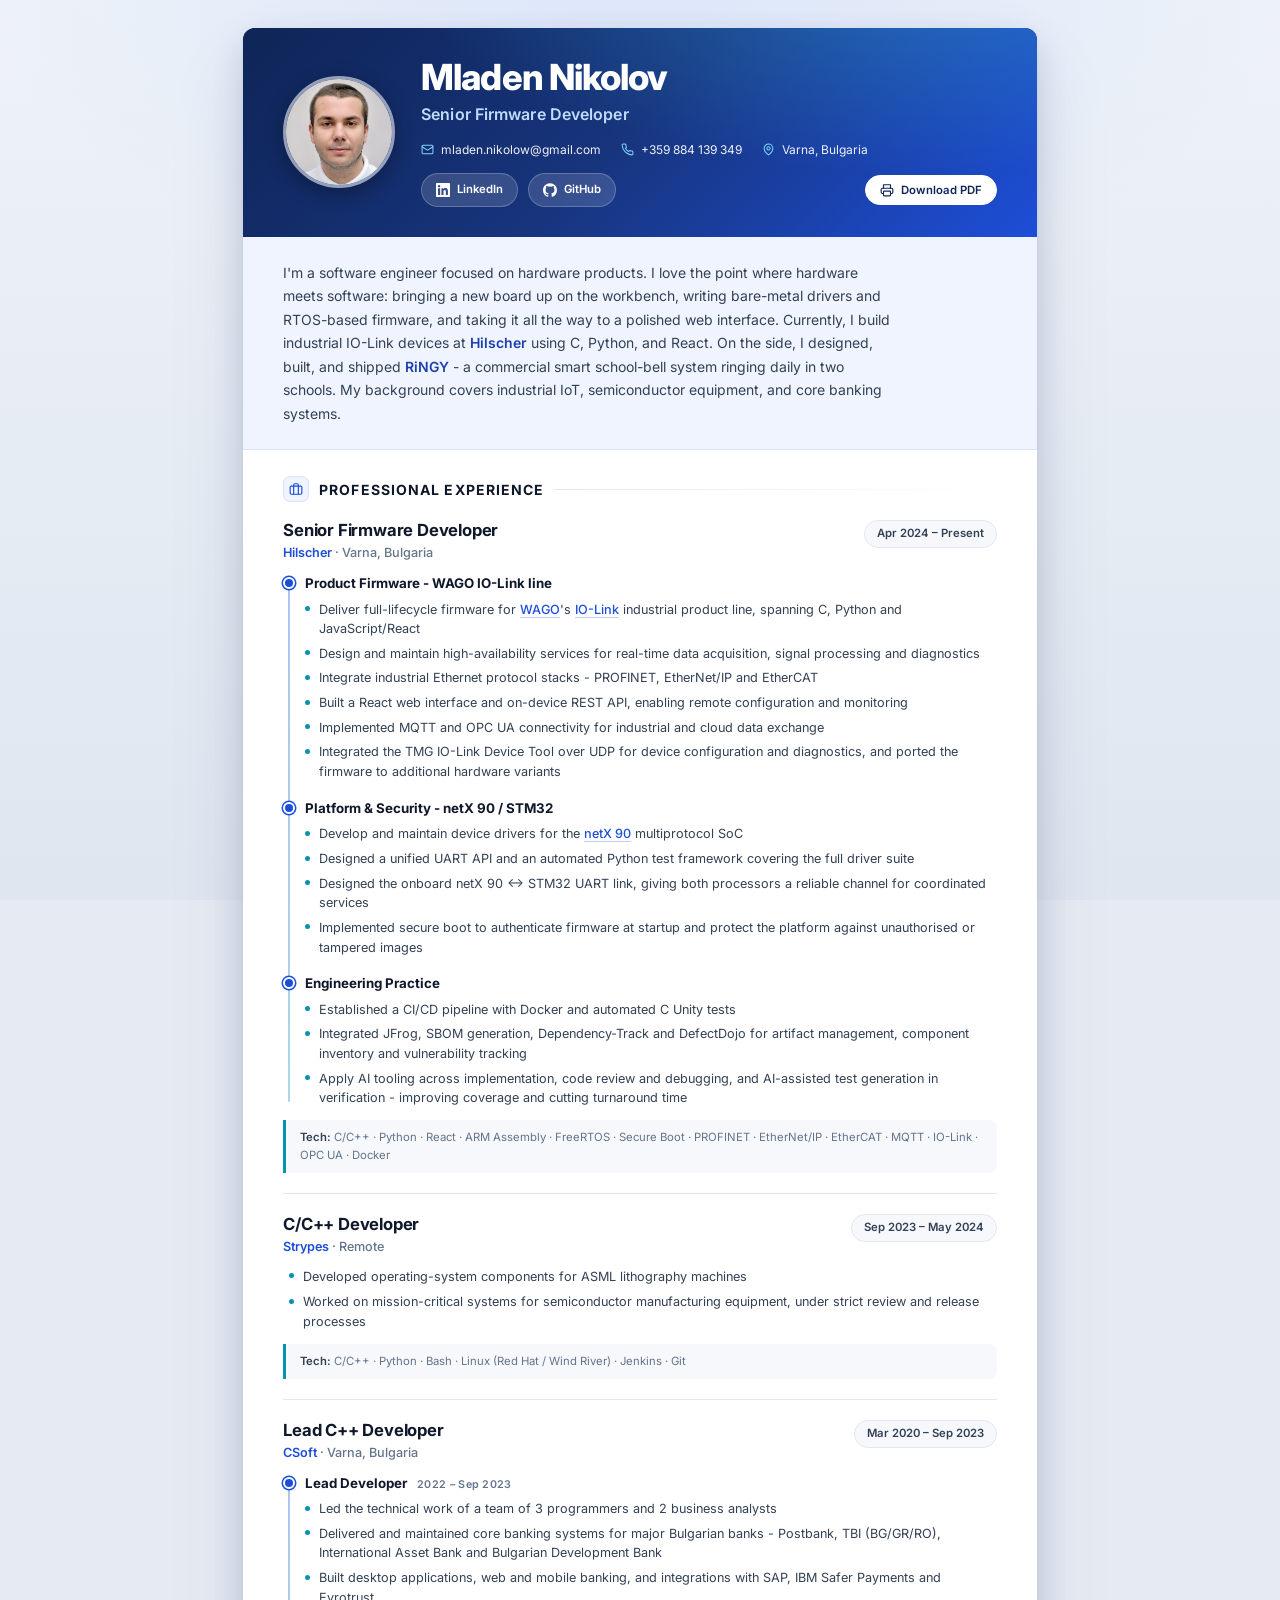
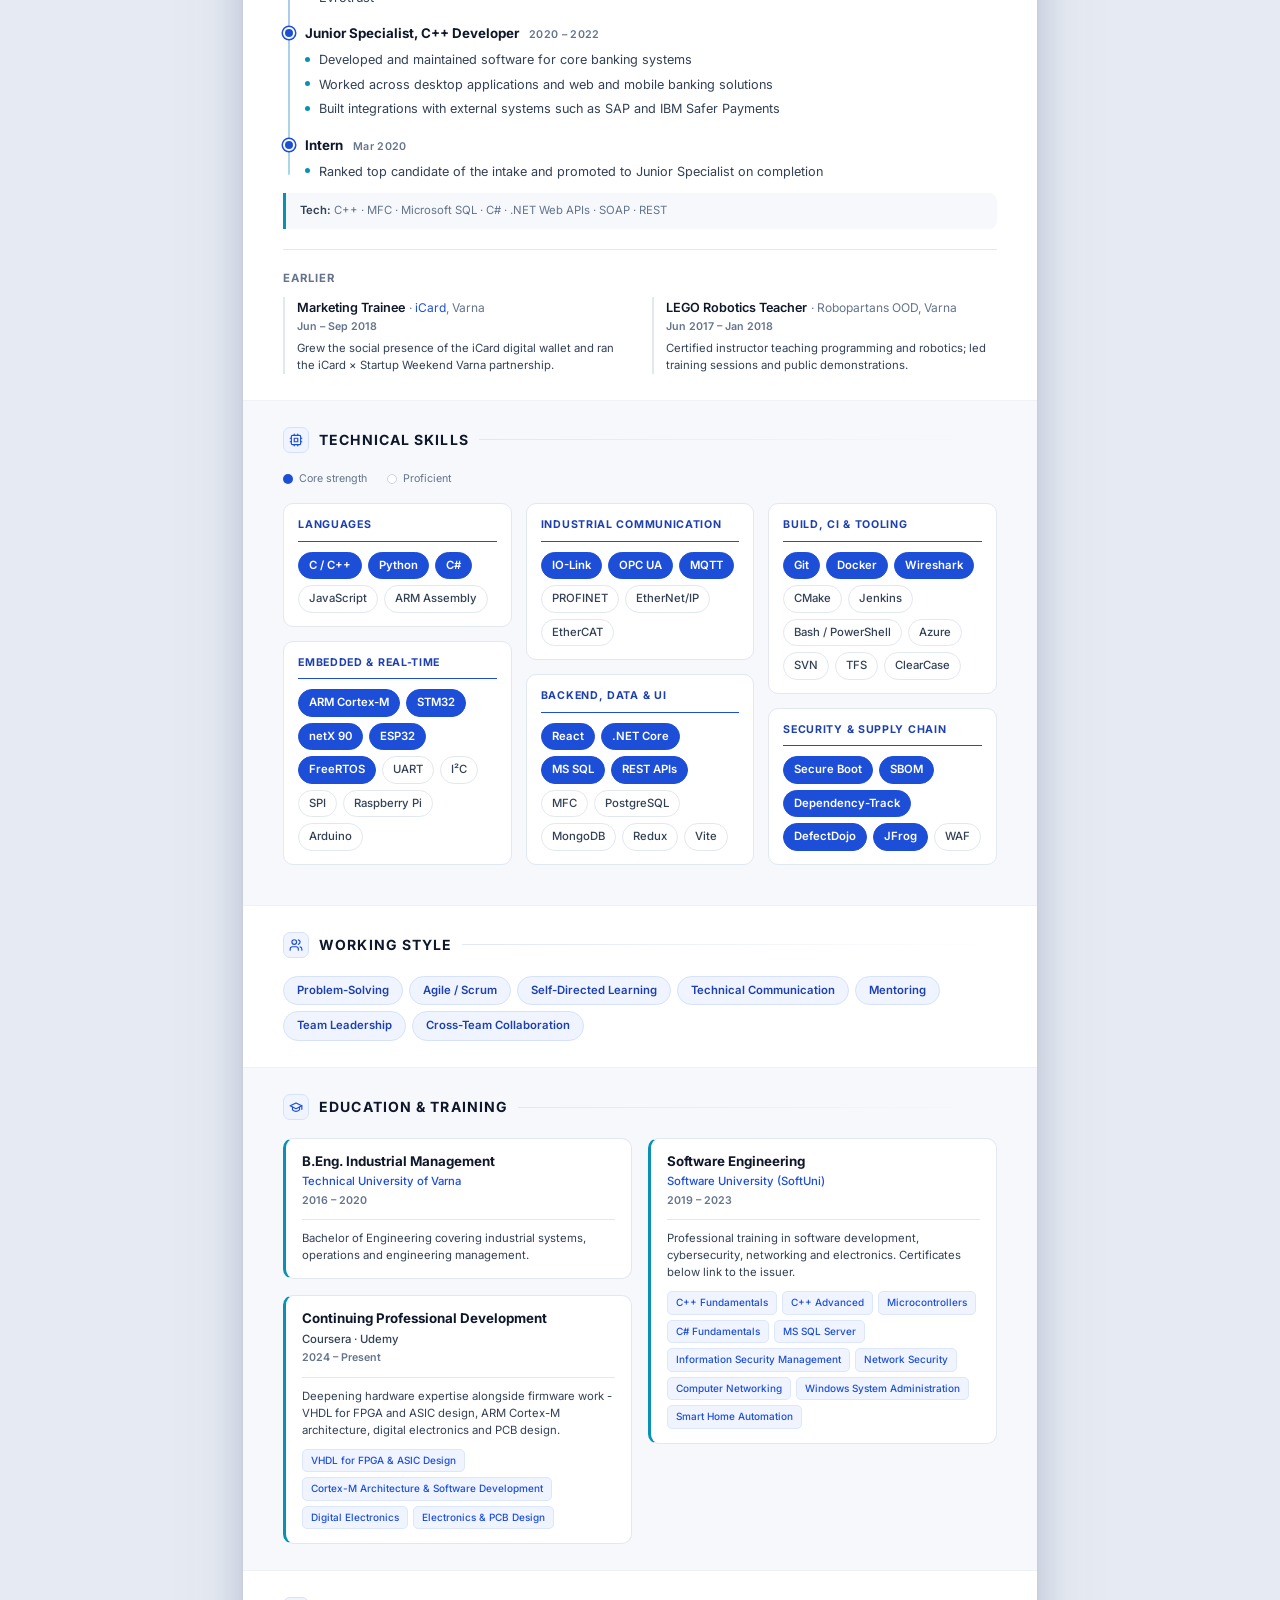
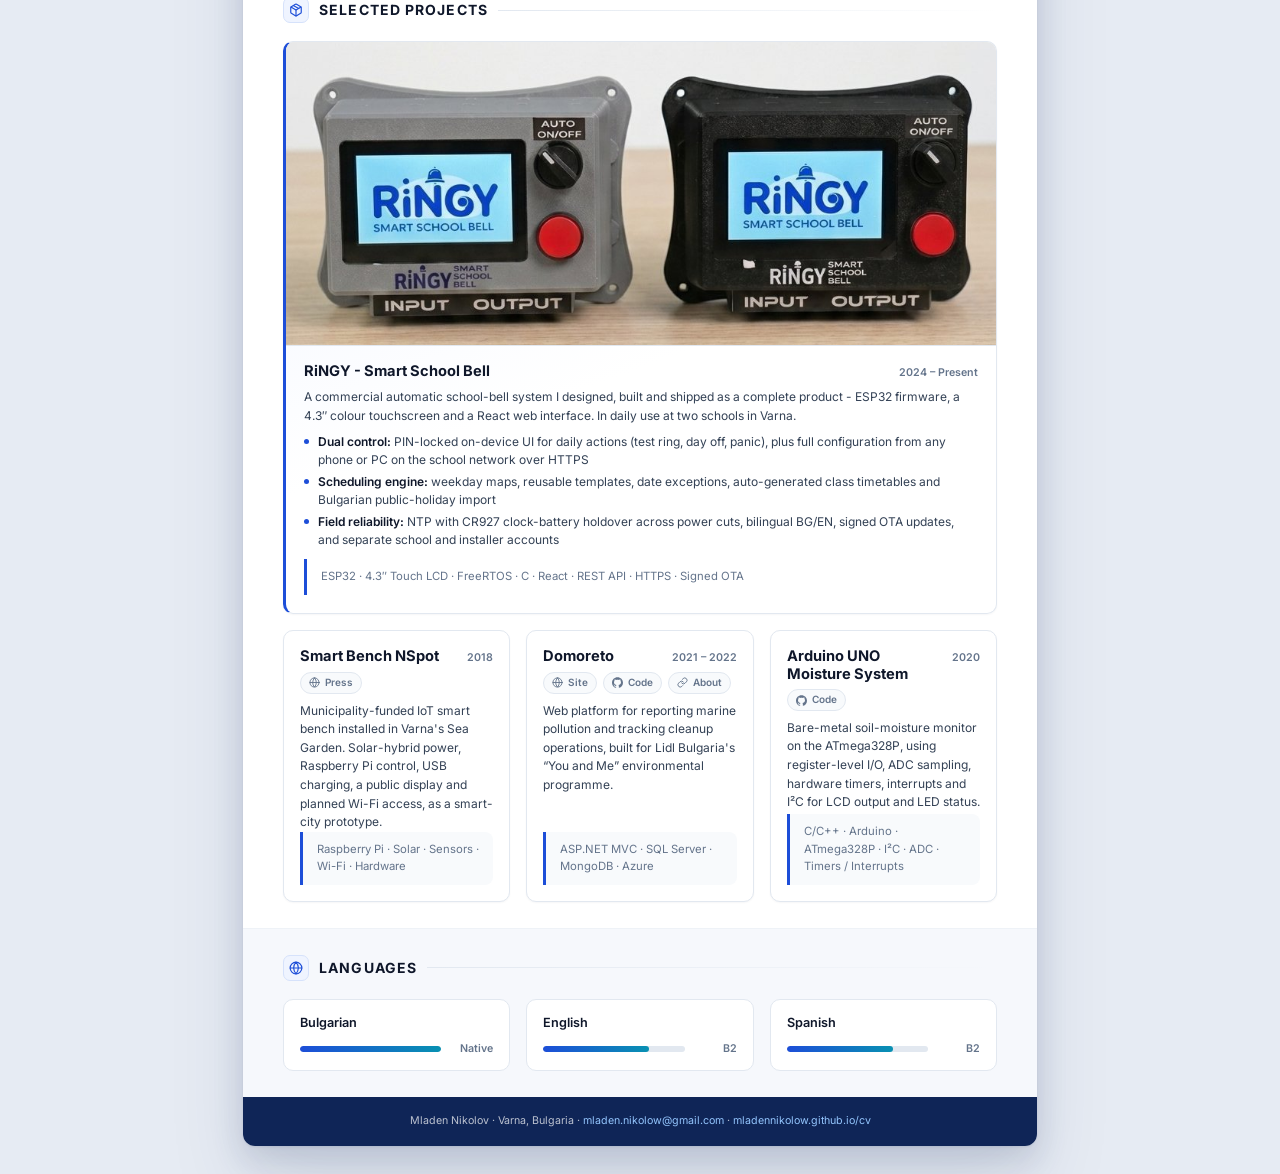
==== commit fa3f3da6: "Update of the CV with latest experience" ====
--- a/index.html
+++ b/index.html
@@ -5,14 +5,14 @@
   <meta name="viewport" content="width=device-width,initial-scale=1" />
 
   <title>Mladen Nikolov - Senior Firmware Developer</title>
-  <meta name="description" content="Mladen Nikolov - embedded software engineer in Varna, Bulgaria. 6+ years building devices end to end: the firmware that runs them and the web interfaces used to control them. C, Python and React." />
+  <meta name="description" content="Mladen Nikolov - software engineer focused on hardware products. From board bring-up and RTOS firmware to a polished web interface. C, Python and React." />
   <meta name="author" content="Mladen Nikolov" />
   <link rel="canonical" href="https://mladennikolow.github.io/cv/" />
 
   <!-- Open Graph / social sharing -->
   <meta property="og:type" content="profile" />
   <meta property="og:title" content="Mladen Nikolov - Senior Firmware Developer" />
-  <meta property="og:description" content="Embedded software engineer with 6+ years building devices end to end - the firmware that runs them and the web interfaces used to control them." />
+  <meta property="og:description" content="Software engineer focused on hardware products - from board bring-up and firmware to a polished web interface." />
   <meta property="og:url" content="https://mladennikolow.github.io/cv/" />
   <meta property="og:image" content="https://mladennikolow.github.io/cv/og-image.png" />
   <meta property="og:image:width" content="1200" />
@@ -22,7 +22,7 @@
   <meta property="profile:last_name" content="Nikolov" />
   <meta name="twitter:card" content="summary_large_image" />
   <meta name="twitter:title" content="Mladen Nikolov - Senior Firmware Developer" />
-  <meta name="twitter:description" content="Embedded software engineer building devices end to end - the firmware that runs them and the web interfaces used to control them." />
+  <meta name="twitter:description" content="Software engineer focused on hardware products - from board bring-up and firmware to a polished web interface." />
   <meta name="twitter:image" content="https://mladennikolow.github.io/cv/og-image.png" />
 
   <!-- Icons -->
@@ -34,7 +34,7 @@
   <!-- Fonts: link (not @import) so the stylesheet can start fetching in parallel -->
   <link rel="preconnect" href="https://fonts.googleapis.com" />
   <link rel="preconnect" href="https://fonts.gstatic.com" crossorigin />
-  <link rel="stylesheet" href="https://fonts.googleapis.com/css2?family=Inter:wght@400;500;600;700;800&display=swap" />
+  <link rel="stylesheet" href="https://fonts.googleapis.com/css2?family=Inter:wght@400;500;600;700;800&amp;display=swap" />
 
   <link rel="stylesheet" href="style.css" />
 
@@ -102,7 +102,6 @@
           <div class="header-info">
             <h1>Mladen Nikolov</h1>
             <p class="title-bar">Senior Firmware Developer</p>
-            <p class="title-sub">Embedded Systems · Industrial IoT · Full-Stack</p>
           </div>
 
           <address class="contact-info" aria-label="Contact information">
@@ -140,20 +139,14 @@
 
     <section class="summary-section" aria-label="Profile summary">
       <p class="summary">
-        Embedded software engineer with <strong>6+ years</strong> building industrial devices end to end - the
-        firmware that runs them, the security and testing that keep them reliable, and the web interfaces used to
-        control them. Currently developing device firmware at Hilscher in C, Python and React, and shipping a
-        commercial device of my own. Earlier work spans core banking systems and semiconductor manufacturing
-        equipment.
+        I'm a software engineer focused on hardware products. I love the point where hardware
+        meets software: bringing a new board up on the workbench, writing bare-metal drivers
+        and RTOS-based firmware, and taking it all the way to a polished web interface.
+        Currently, I build industrial IO-Link devices at <strong>Hilscher</strong> using C, Python, and
+        React. On the side, I designed, built, and shipped <strong>RiNGY</strong> - a commercial smart
+        school-bell system ringing daily in two schools. My background covers industrial IoT,
+        semiconductor equipment, and core banking systems.
       </p>
-      <ul class="stats" aria-label="Career highlights">
-        <li><span class="stat-value">6+</span><span class="stat-label">Years in production software</span></li>
-        <li><span class="stat-value">3</span><span class="stat-label">Industries: automation, banking, semiconductor</span></li>
-        <li><span class="stat-value">5</span><span class="stat-label">Engineers &amp; analysts led</span></li>
-        <li><span class="stat-value">4</span><span class="stat-label">Banks using systems my team delivered</span></li>
-        <li><span class="stat-value">4</span><span class="stat-label">MCU / SoC platforms built on</span></li>
-        <li><span class="stat-value">5</span><span class="stat-label">Languages used in production</span></li>
-      </ul>
     </section>
 
     <main class="container" id="main">
@@ -168,7 +161,7 @@
         <article class="job">
           <div class="job-header">
             <div>
-              <h3 class="job-title">Application Firmware Developer</h3>
+              <h3 class="job-title">Senior Firmware Developer</h3>
               <p class="job-company"><a href="https://www.hilscher.com" target="_blank" rel="noopener noreferrer">Hilscher</a> · Varna, Bulgaria</p>
             </div>
             <p class="job-date">Apr 2024 – Present</p>
@@ -183,7 +176,7 @@
                     <li>Deliver full-lifecycle firmware for <a href="https://www.wago.com" target="_blank" rel="noopener noreferrer">WAGO</a>'s <a href="https://www.wago.com/global/i-o-systems/io-link" target="_blank" rel="noopener noreferrer">IO-Link</a> industrial product line, spanning C, Python and JavaScript/React</li>
                     <li>Design and maintain high-availability services for real-time data acquisition, signal processing and diagnostics</li>
                     <li>Integrate industrial Ethernet protocol stacks - PROFINET, EtherNet/IP and EtherCAT</li>
-                    <li>Built a React web console and on-device REST API, enabling remote configuration and monitoring</li>
+                    <li>Built a React web interface and on-device REST API, enabling remote configuration and monitoring</li>
                     <li>Implemented MQTT and OPC UA connectivity for industrial and cloud data exchange</li>
                     <li>Integrated the TMG IO-Link Device Tool over UDP for device configuration and diagnostics, and ported the firmware to additional hardware variants</li>
                   </ul>
@@ -487,7 +480,7 @@
               </div>
               <p class="project-desc">
                 A commercial automatic school-bell system I designed, built and shipped as a complete product -
-                ESP32 firmware, a 4.3″ colour touchscreen and a React web console. In daily use at two schools in Varna.
+                ESP32 firmware, a 4.3″ colour touchscreen and a React web interface. In daily use at two schools in Varna.
               </p>
               <ul class="project-highlights">
                 <li><strong>Dual control:</strong> PIN-locked on-device UI for daily actions (test ring, day off, panic), plus full configuration from any phone or PC on the school network over HTTPS</li>
--- a/style.css
+++ b/style.css
@@ -185,15 +185,6 @@
   color: #bfdbfe;
 }
 
-.title-sub {
-  margin-top: 2px;
-  font-size: 8.5pt;
-  font-weight: 500;
-  letter-spacing: 0.5px;
-  text-transform: uppercase;
-  color: rgba(255, 255, 255, 0.62);
-}
-
 .contact-info {
   display: flex;
   flex-wrap: wrap;
@@ -275,7 +266,7 @@
 }
 
 /* --------------------------------------------------------------------------
-   Summary + highlight stats
+   Summary
    -------------------------------------------------------------------------- */
 
 .summary-section {
@@ -294,37 +285,6 @@
 .summary strong {
   color: var(--brand-mid);
   font-weight: 600;
-}
-
-.stats {
-  display: grid;
-  grid-template-columns: repeat(3, 1fr);
-  gap: 16px 24px;
-  margin-top: 20px;
-  padding-top: 18px;
-  border-top: 1px solid #d5e0f4;
-  list-style: none;
-}
-
-.stats li {
-  display: flex;
-  flex-direction: column;
-  gap: 1px;
-}
-
-.stat-value {
-  font-size: 17pt;
-  font-weight: 800;
-  line-height: 1.1;
-  letter-spacing: -0.5px;
-  color: var(--brand);
-}
-
-.stat-label {
-  font-size: 7.5pt;
-  font-weight: 500;
-  line-height: 1.35;
-  color: var(--ink-3);
 }
 
 /* --------------------------------------------------------------------------
@@ -1154,16 +1114,6 @@
     line-height: 1.55 !important;
   }
 
-  .stats {
-    margin-top: 14px !important;
-    padding-top: 12px !important;
-    gap: 14px !important;
-  }
-
-  .stat-value {
-    font-size: 15pt !important;
-  }
-
   .section-full {
     padding: 16px 30px !important;
     page-break-inside: auto !important;
@@ -1345,10 +1295,6 @@
   .languages-grid {
     grid-template-columns: repeat(2, 1fr);
   }
-
-  .stats {
-    grid-template-columns: repeat(2, 1fr);
-  }
 }
 
 @media screen and (max-width: 800px) {
@@ -1404,10 +1350,6 @@
 
   .summary {
     max-width: none;
-  }
-
-  .stats {
-    gap: 14px;
   }
 
   .skills-grid {
@@ -1445,23 +1387,8 @@
 }
 
 @media screen and (max-width: 520px) {
-  .stats {
-    grid-template-columns: 1fr;
-    gap: 12px;
-  }
-
   .header-info h1 {
     font-size: 22pt;
-  }
-
-  .stats li {
-    flex-direction: row;
-    align-items: baseline;
-    gap: 10px;
-  }
-
-  .stat-value {
-    min-width: 34px;
   }
 }
 
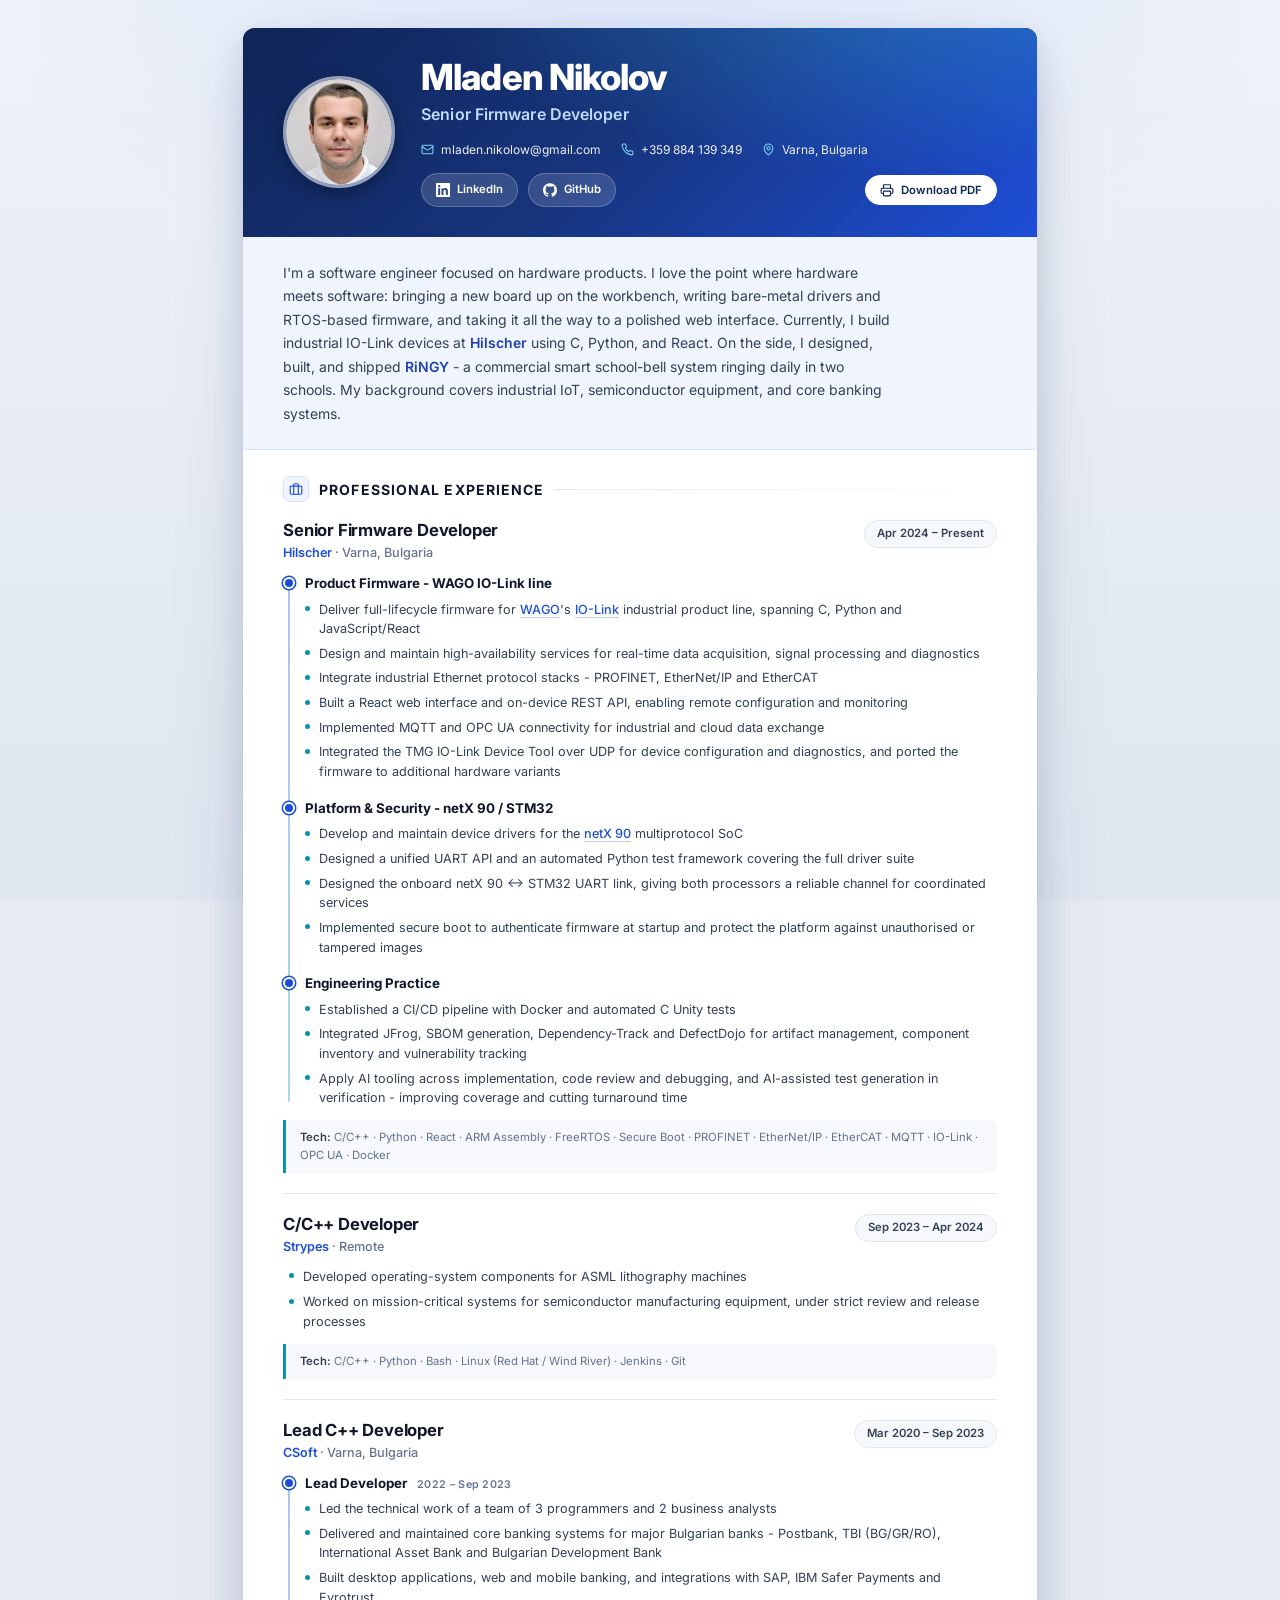
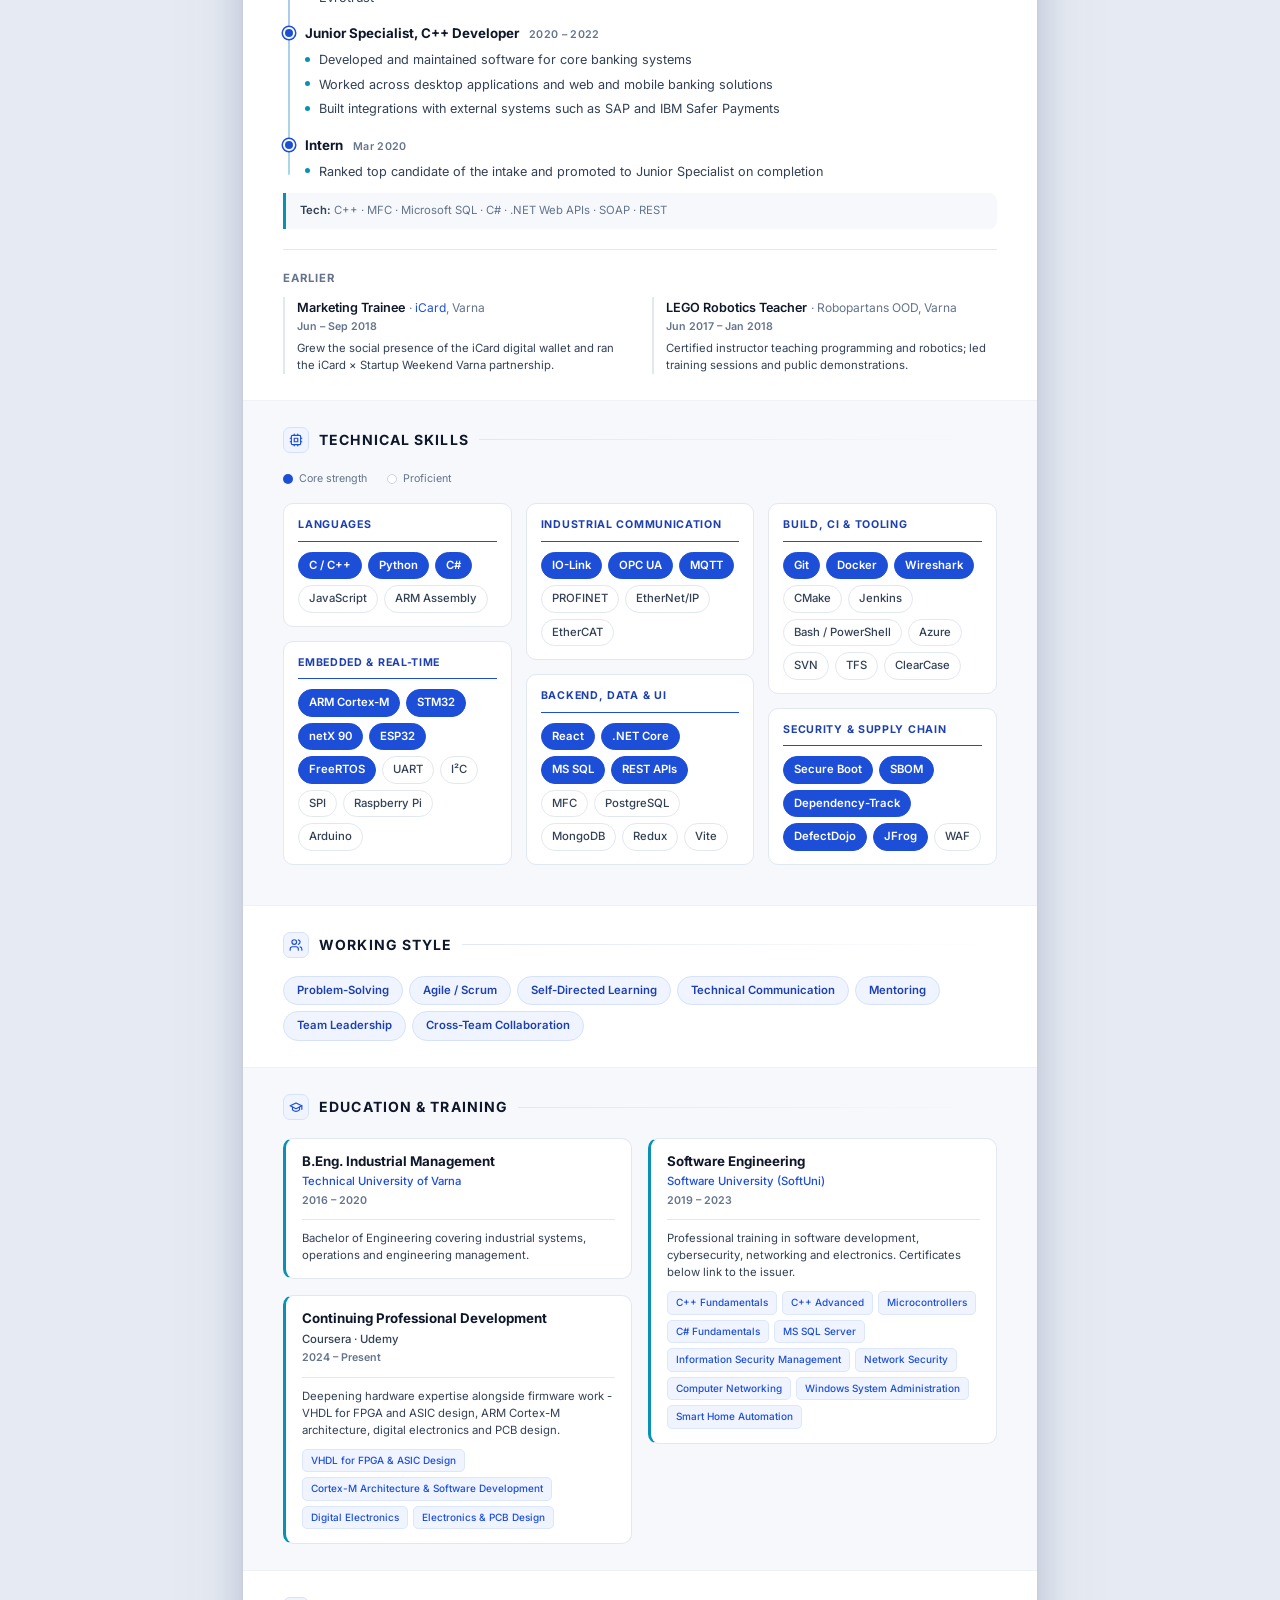
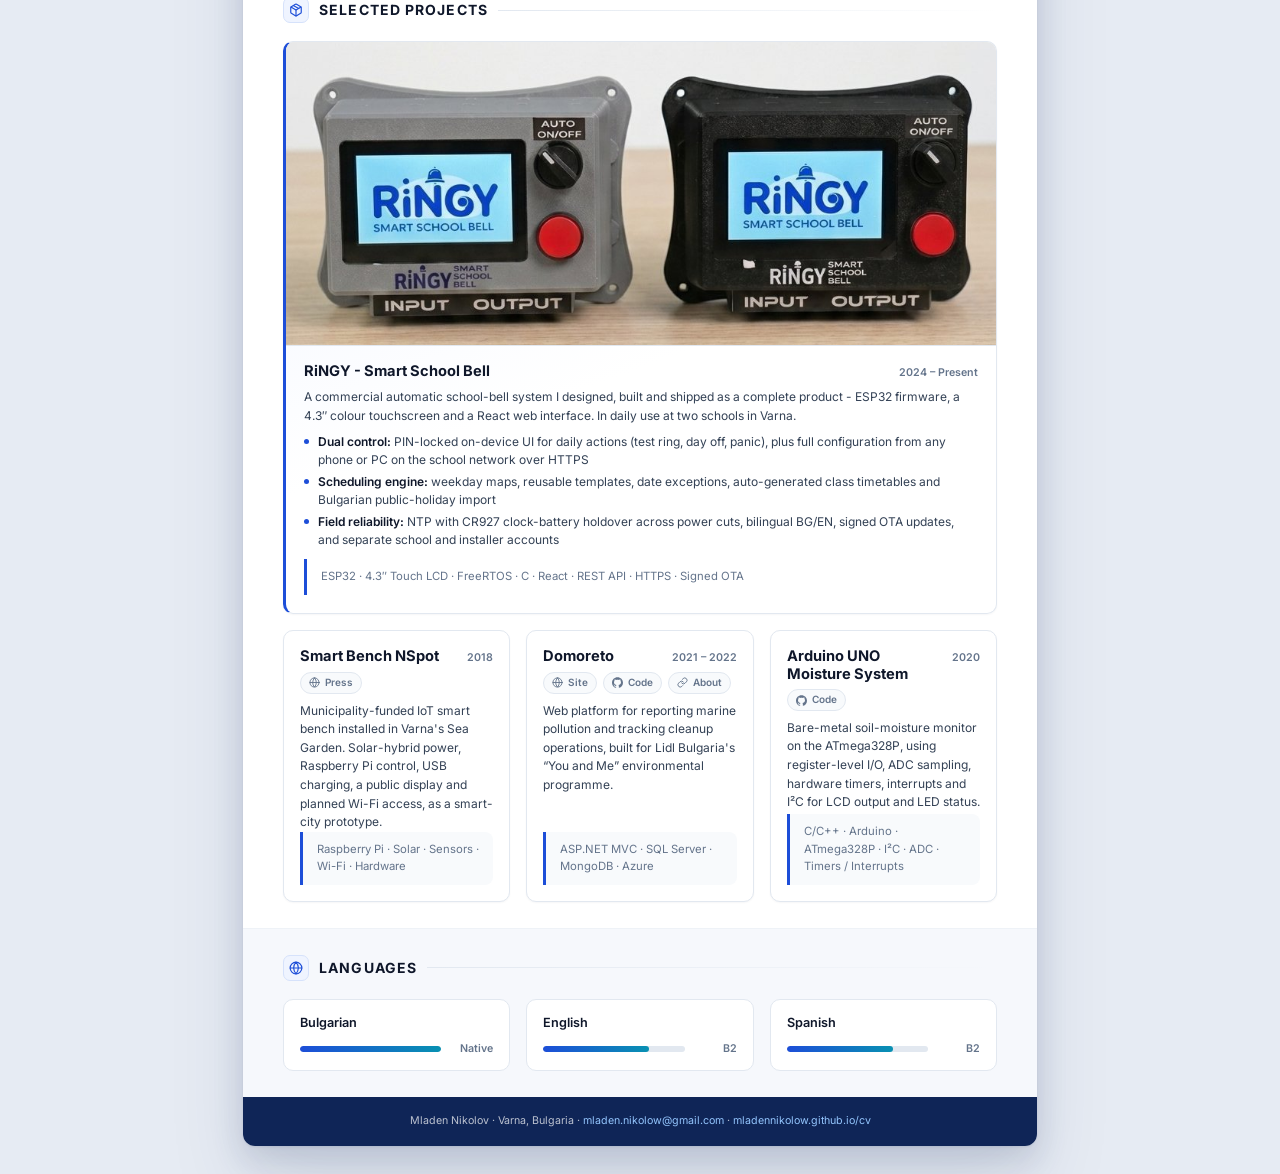
==== commit 34313ea2: "Fix Strypes experience end date" ====
--- a/index.html
+++ b/index.html
@@ -218,7 +218,7 @@
               <h3 class="job-title">C/C++ Developer</h3>
               <p class="job-company"><a href="https://www.strypes.eu" target="_blank" rel="noopener noreferrer">Strypes</a> · Remote</p>
             </div>
-            <p class="job-date">Sep 2023 – May 2024</p>
+            <p class="job-date">Sep 2023 – Apr 2024</p>
           </div>
           <div class="job-body">
             <ul>
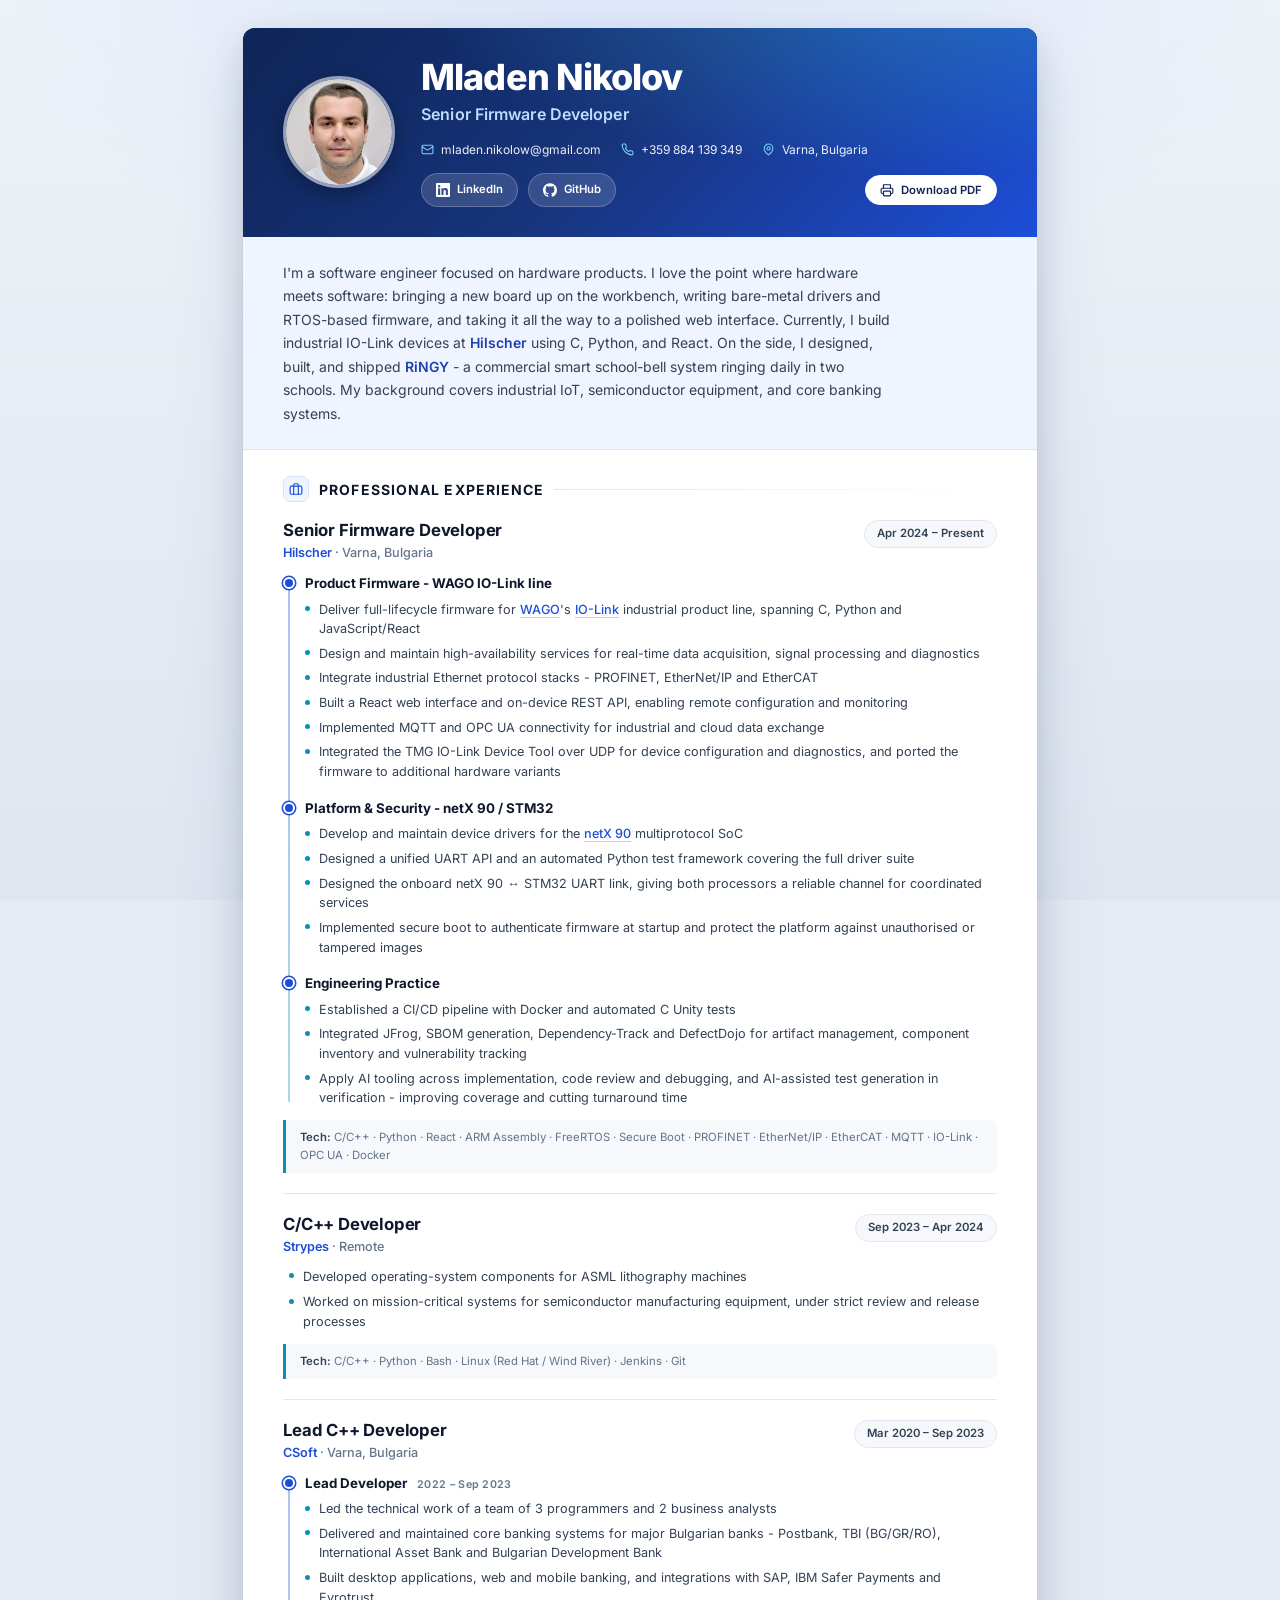
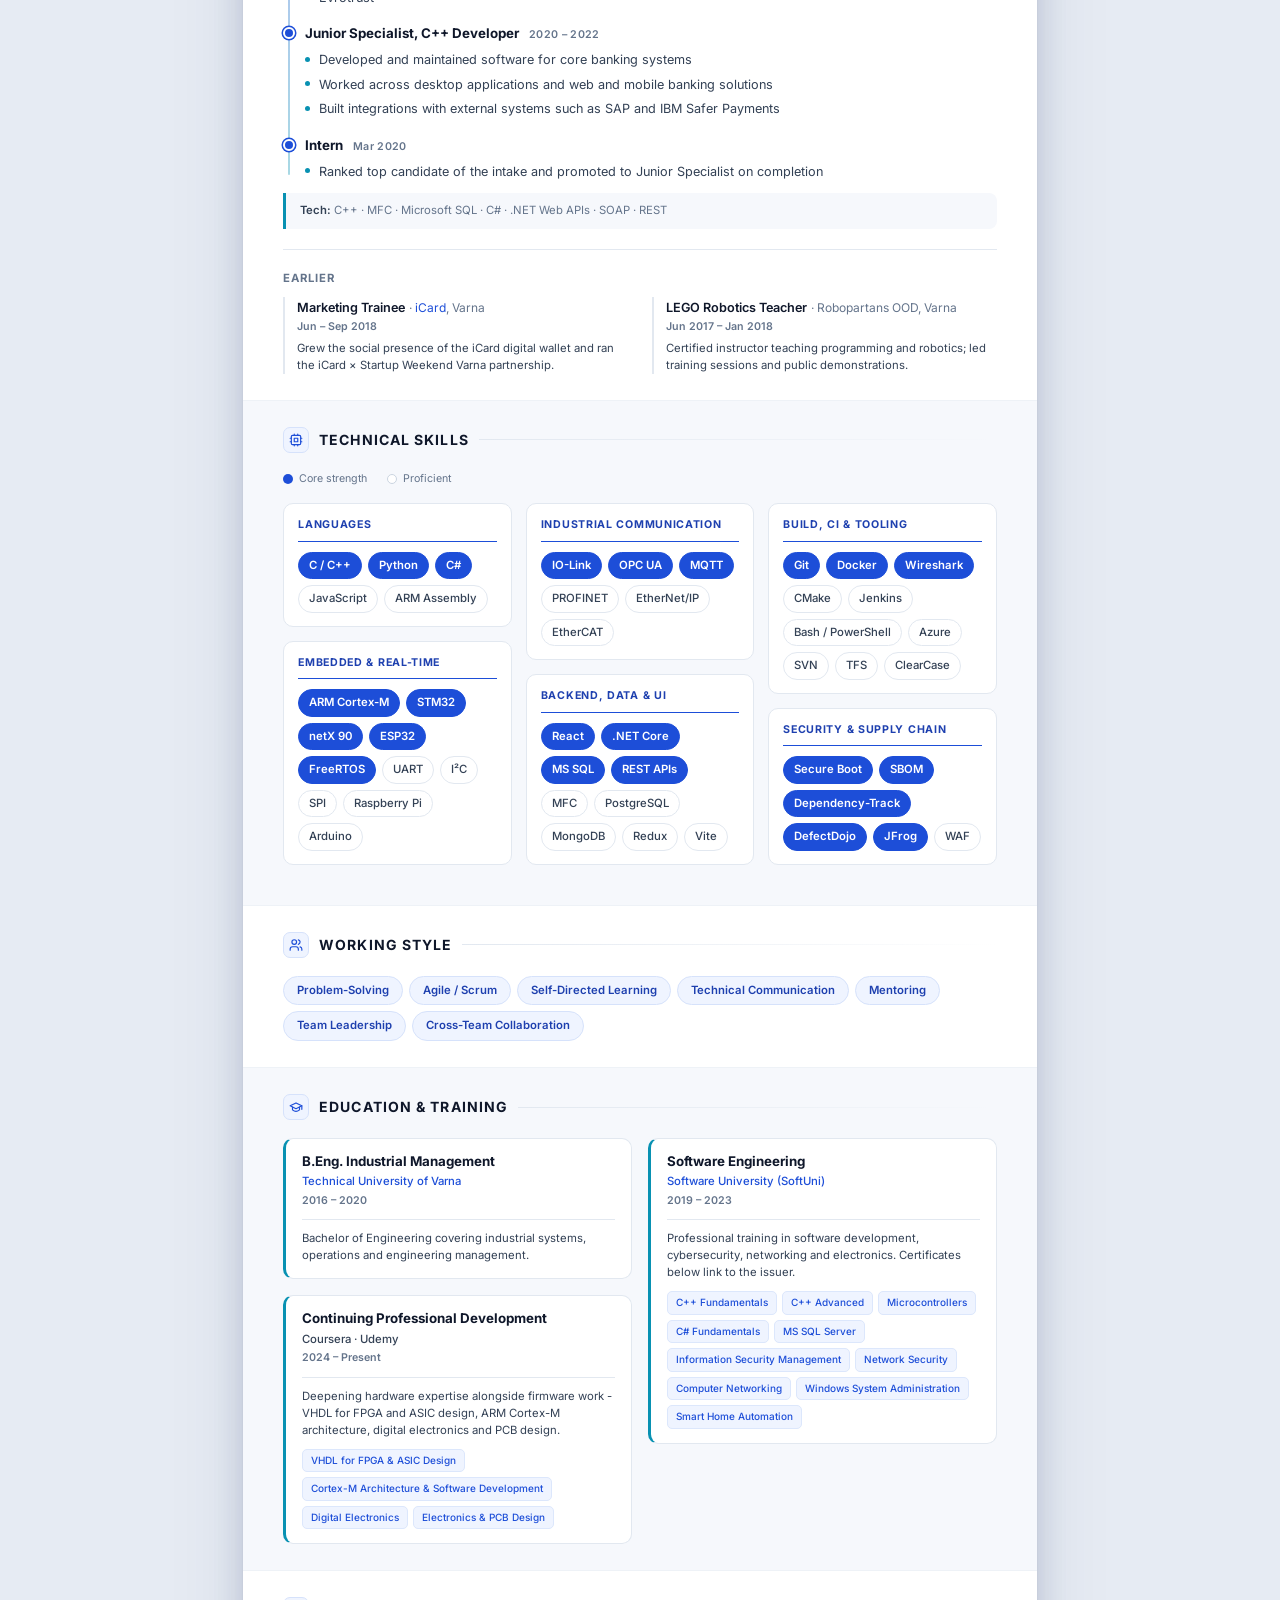
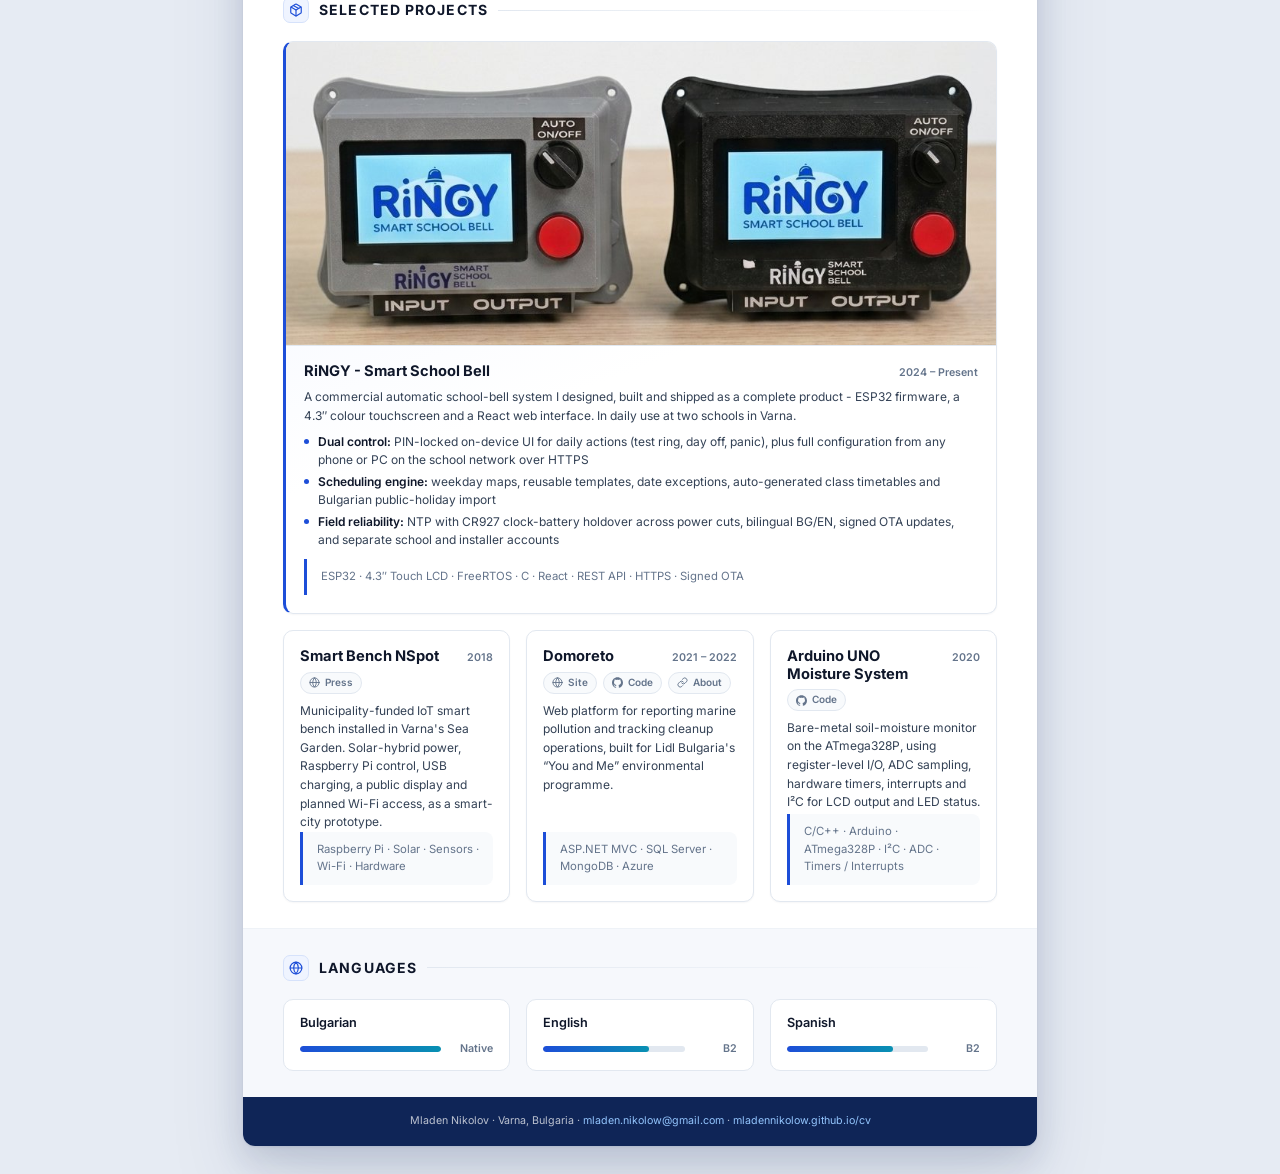
==== commit b7c50d22: "Fix PDF fonts and styles" ====
--- a/index.html
+++ b/index.html
@@ -31,12 +31,32 @@
   <link rel="apple-touch-icon" href="apple-touch-icon.png" />
   <meta name="theme-color" content="#0f2557" />
 
-  <!-- Fonts: link (not @import) so the stylesheet can start fetching in parallel -->
-  <link rel="preconnect" href="https://fonts.googleapis.com" />
-  <link rel="preconnect" href="https://fonts.gstatic.com" crossorigin />
-  <link rel="stylesheet" href="https://fonts.googleapis.com/css2?family=Inter:wght@400;500;600;700;800&amp;display=swap" />
+  <!-- Fonts: self-hosted so the PDF renders in Inter even offline or behind a
+       proxy. @font-face lives in style.css; this just starts the fetch early. -->
+  <link rel="preload" href="fonts/inter-400.woff2" as="font" type="font/woff2" crossorigin />
+  <link rel="preload" href="fonts/inter-700.woff2" as="font" type="font/woff2" crossorigin />
 
   <link rel="stylesheet" href="style.css" />
+
+  <script>
+    async function printResume() {
+      // Ask for every weight the stylesheet uses, then wait. fonts.ready alone
+      // only waits for loads already in flight, and a face the layout has not
+      // demanded yet is not one of them - print would fall back to Segoe UI.
+      if (document.fonts) {
+        try {
+          await Promise.all(
+            [400, 500, 600, 700, 800].map(w => document.fonts.load(w + ' 1em Inter'))
+          );
+          await document.fonts.ready;
+        } catch (e) {
+          /* Printing with the fallback beats not printing at all. */
+        }
+      }
+
+      window.print();
+    }
+  </script>
 
   <script type="application/ld+json">
   {
@@ -128,7 +148,7 @@
               <svg class="icon icon-solid" aria-hidden="true"><use href="#i-github"/></svg>
               <span>GitHub</span>
             </a>
-            <button type="button" class="print-btn" onclick="window.print()">
+            <button type="button" class="print-btn" onclick="printResume()">
               <svg class="icon" aria-hidden="true"><use href="#i-printer"/></svg>
               <span>Download PDF</span>
             </button>
--- a/style.css
+++ b/style.css
@@ -1,9 +1,106 @@
 /* ==========================================================================
    Mladen Nikolov - CV
    Print-first stylesheet (A4). Type is sized in pt so screen and PDF agree.
-   Font is loaded via <link> in index.html - an @import here would have to be
-   the first rule in the file to work at all.
+   Inter is self-hosted from fonts/ - a Google Fonts <link> can silently fail
+   (offline, proxy, slow fetch) and the print job then falls back to Segoe UI,
+   which is why the PDF used to look different from the page.
    ========================================================================== */
+
+/* Inter, self-hosted. These are STATIC per-weight instances on purpose: Chrome
+   renders a variable font fine on screen but its print-to-PDF backend cannot
+   embed one, so it silently substitutes Segoe UI - that is the whole reason the
+   exported PDF used to have serifed I's. Do not swap these for the variable
+   build without re-checking the fonts in the generated PDF. */
+
+@font-face {
+  font-family: 'Inter';
+  font-style: normal;
+  font-weight: 400;
+  font-display: swap;
+  src: url('fonts/inter-400.woff2') format('woff2');
+  unicode-range: U+0000-00FF, U+0131, U+0152-0153, U+02BB-02BC, U+02C6, U+02DA, U+02DC, U+0304, U+0308, U+0329, U+2000-206F, U+20AC, U+2122, U+2191, U+2193, U+2212, U+2215, U+FEFF, U+FFFD;
+}
+
+@font-face {
+  font-family: 'Inter';
+  font-style: normal;
+  font-weight: 400;
+  font-display: swap;
+  src: url('fonts/inter-latin-ext-400.woff2') format('woff2');
+  unicode-range: U+0100-02BA, U+02BD-02C5, U+02C7-02CC, U+02CE-02D7, U+02DD-02FF, U+0304, U+0308, U+0329, U+1D00-1DBF, U+1E00-1E9F, U+1EF2-1EFF, U+2020, U+20A0-20AB, U+20AD-20C0, U+2113, U+2C60-2C7F, U+A720-A7FF;
+}
+
+@font-face {
+  font-family: 'Inter';
+  font-style: normal;
+  font-weight: 500;
+  font-display: swap;
+  src: url('fonts/inter-500.woff2') format('woff2');
+  unicode-range: U+0000-00FF, U+0131, U+0152-0153, U+02BB-02BC, U+02C6, U+02DA, U+02DC, U+0304, U+0308, U+0329, U+2000-206F, U+20AC, U+2122, U+2191, U+2193, U+2212, U+2215, U+FEFF, U+FFFD;
+}
+
+@font-face {
+  font-family: 'Inter';
+  font-style: normal;
+  font-weight: 500;
+  font-display: swap;
+  src: url('fonts/inter-latin-ext-500.woff2') format('woff2');
+  unicode-range: U+0100-02BA, U+02BD-02C5, U+02C7-02CC, U+02CE-02D7, U+02DD-02FF, U+0304, U+0308, U+0329, U+1D00-1DBF, U+1E00-1E9F, U+1EF2-1EFF, U+2020, U+20A0-20AB, U+20AD-20C0, U+2113, U+2C60-2C7F, U+A720-A7FF;
+}
+
+@font-face {
+  font-family: 'Inter';
+  font-style: normal;
+  font-weight: 600;
+  font-display: swap;
+  src: url('fonts/inter-600.woff2') format('woff2');
+  unicode-range: U+0000-00FF, U+0131, U+0152-0153, U+02BB-02BC, U+02C6, U+02DA, U+02DC, U+0304, U+0308, U+0329, U+2000-206F, U+20AC, U+2122, U+2191, U+2193, U+2212, U+2215, U+FEFF, U+FFFD;
+}
+
+@font-face {
+  font-family: 'Inter';
+  font-style: normal;
+  font-weight: 600;
+  font-display: swap;
+  src: url('fonts/inter-latin-ext-600.woff2') format('woff2');
+  unicode-range: U+0100-02BA, U+02BD-02C5, U+02C7-02CC, U+02CE-02D7, U+02DD-02FF, U+0304, U+0308, U+0329, U+1D00-1DBF, U+1E00-1E9F, U+1EF2-1EFF, U+2020, U+20A0-20AB, U+20AD-20C0, U+2113, U+2C60-2C7F, U+A720-A7FF;
+}
+
+@font-face {
+  font-family: 'Inter';
+  font-style: normal;
+  font-weight: 700;
+  font-display: swap;
+  src: url('fonts/inter-700.woff2') format('woff2');
+  unicode-range: U+0000-00FF, U+0131, U+0152-0153, U+02BB-02BC, U+02C6, U+02DA, U+02DC, U+0304, U+0308, U+0329, U+2000-206F, U+20AC, U+2122, U+2191, U+2193, U+2212, U+2215, U+FEFF, U+FFFD;
+}
+
+@font-face {
+  font-family: 'Inter';
+  font-style: normal;
+  font-weight: 700;
+  font-display: swap;
+  src: url('fonts/inter-latin-ext-700.woff2') format('woff2');
+  unicode-range: U+0100-02BA, U+02BD-02C5, U+02C7-02CC, U+02CE-02D7, U+02DD-02FF, U+0304, U+0308, U+0329, U+1D00-1DBF, U+1E00-1E9F, U+1EF2-1EFF, U+2020, U+20A0-20AB, U+20AD-20C0, U+2113, U+2C60-2C7F, U+A720-A7FF;
+}
+
+@font-face {
+  font-family: 'Inter';
+  font-style: normal;
+  font-weight: 800;
+  font-display: swap;
+  src: url('fonts/inter-800.woff2') format('woff2');
+  unicode-range: U+0000-00FF, U+0131, U+0152-0153, U+02BB-02BC, U+02C6, U+02DA, U+02DC, U+0304, U+0308, U+0329, U+2000-206F, U+20AC, U+2122, U+2191, U+2193, U+2212, U+2215, U+FEFF, U+FFFD;
+}
+
+@font-face {
+  font-family: 'Inter';
+  font-style: normal;
+  font-weight: 800;
+  font-display: swap;
+  src: url('fonts/inter-latin-ext-800.woff2') format('woff2');
+  unicode-range: U+0100-02BA, U+02BD-02C5, U+02C7-02CC, U+02CE-02D7, U+02DD-02FF, U+0304, U+0308, U+0329, U+1D00-1DBF, U+1E00-1E9F, U+1EF2-1EFF, U+2020, U+20A0-20AB, U+20AD-20C0, U+2113, U+2C60-2C7F, U+A720-A7FF;
+}
 
 :root {
   /* Brand */
@@ -57,6 +154,7 @@
   color: var(--ink);
   -webkit-font-smoothing: antialiased;
   -moz-osx-font-smoothing: grayscale;
+  font-synthesis: none;
   background-color: #e6ebf3;
   background-image:
     radial-gradient(1100px 620px at 50% -8%, #dbe6fb 0%, rgba(219, 230, 251, 0) 62%),
@@ -1065,6 +1163,7 @@
 
   html,
   body {
+    font-family: 'Inter', -apple-system, BlinkMacSystemFont, "Segoe UI", Roboto, "Helvetica Neue", Arial, sans-serif !important;
     background: #fff !important;
     margin: 0 !important;
     padding: 0 !important;
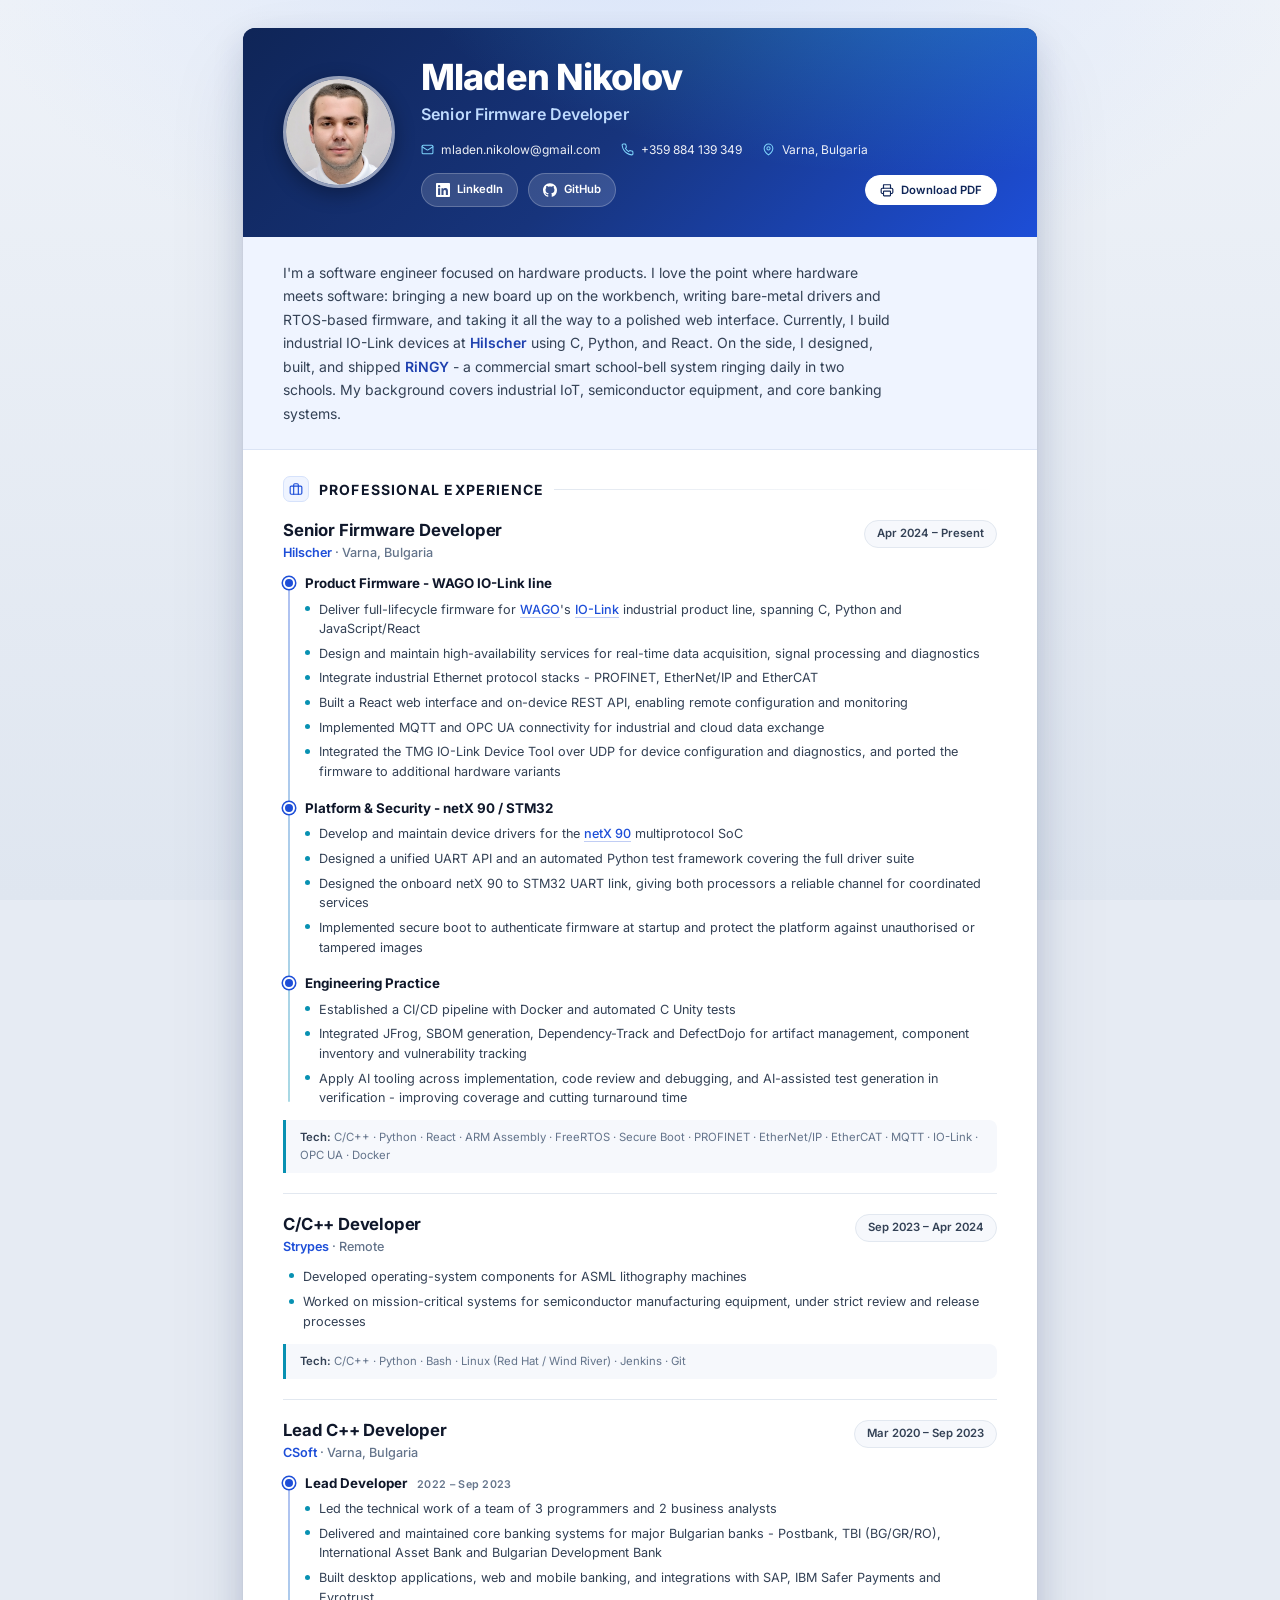
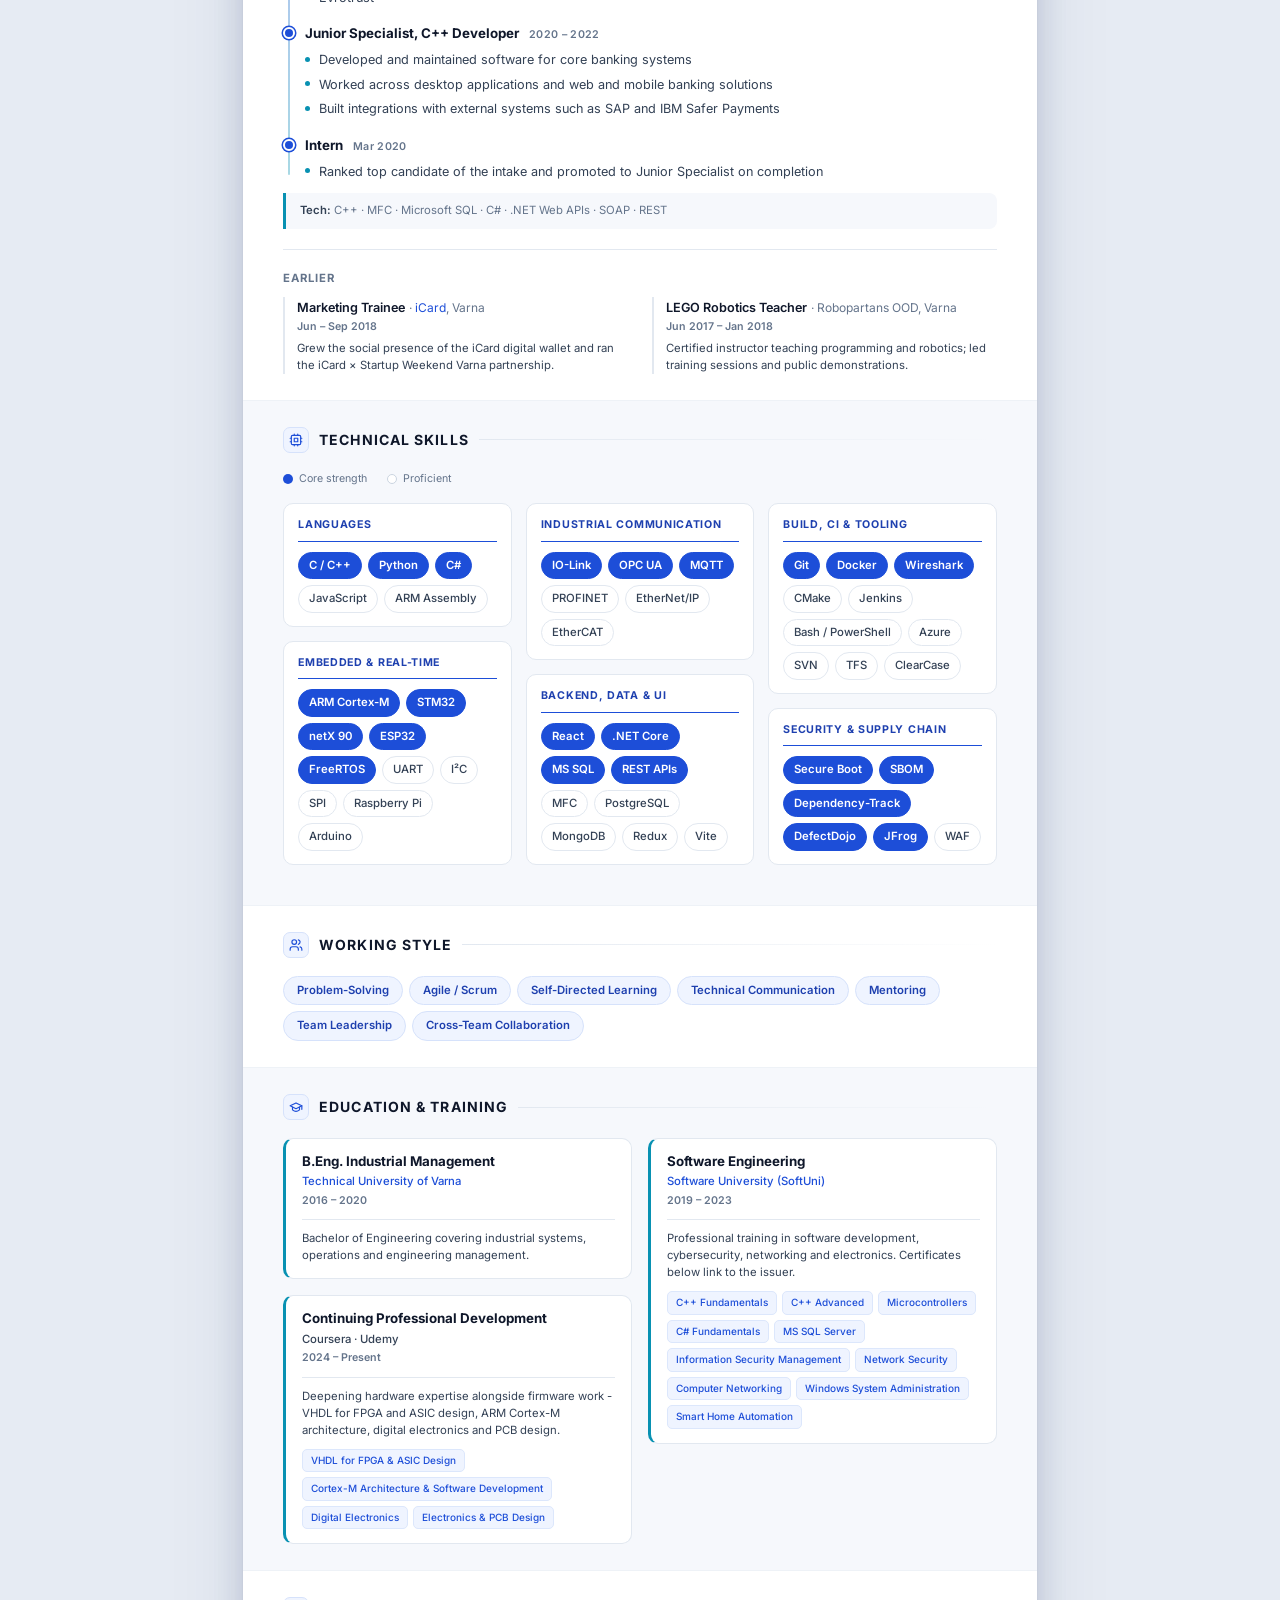
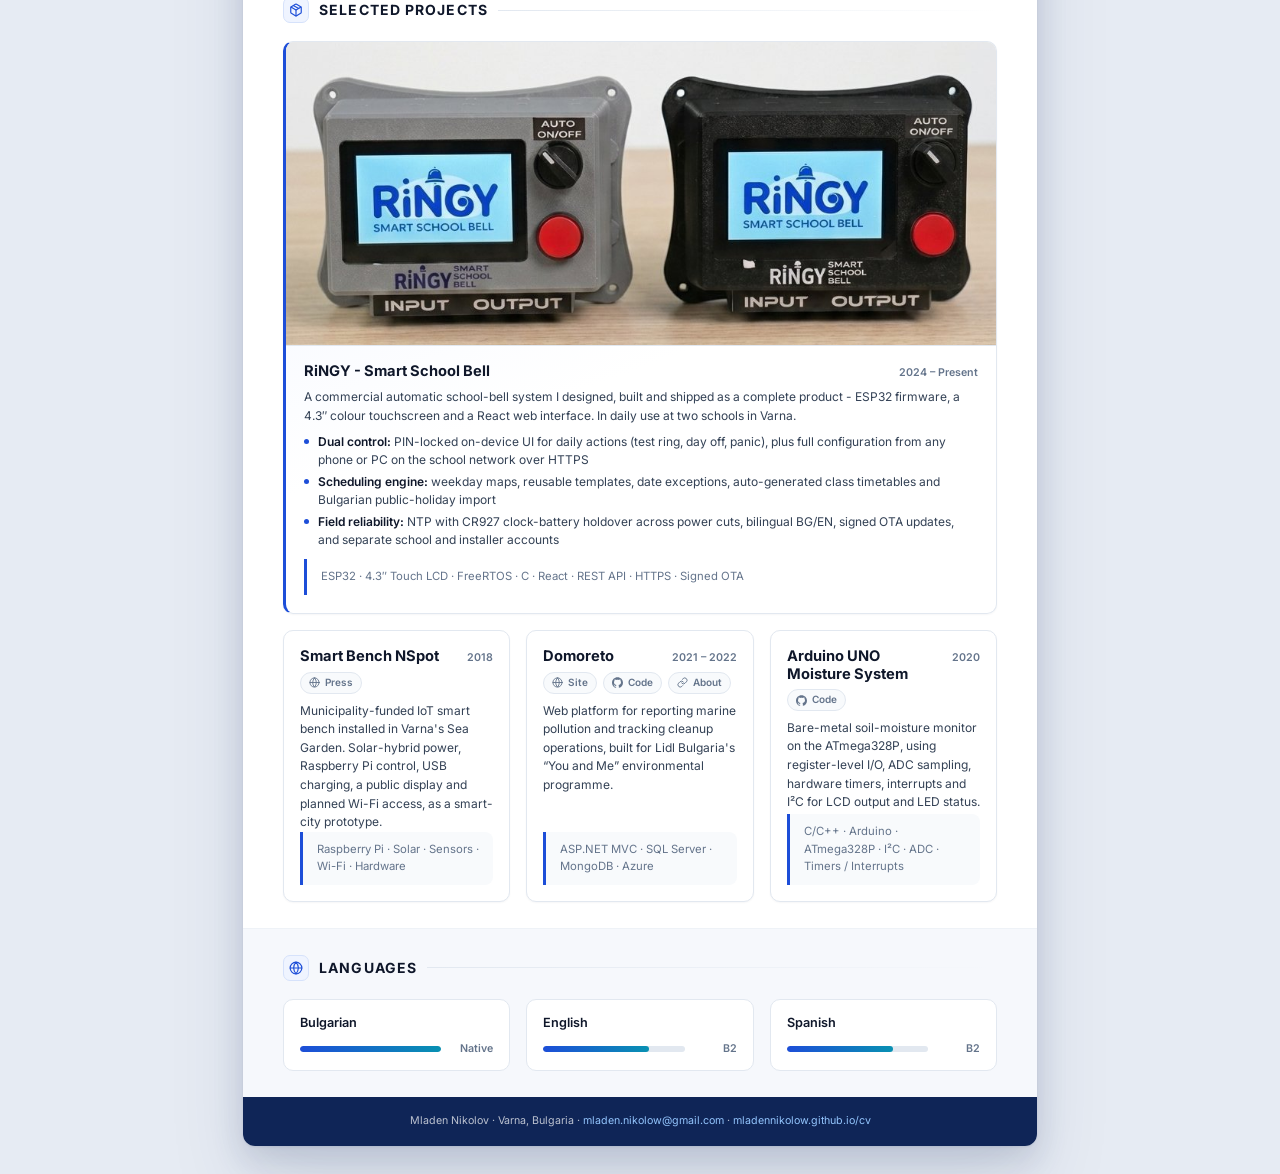
==== commit ab8089a2: "Small fix" ====
--- a/index.html
+++ b/index.html
@@ -162,8 +162,10 @@
         I'm a software engineer focused on hardware products. I love the point where hardware
         meets software: bringing a new board up on the workbench, writing bare-metal drivers
         and RTOS-based firmware, and taking it all the way to a polished web interface.
-        Currently, I build industrial IO-Link devices at <strong>Hilscher</strong> using C, Python, and
-        React. On the side, I designed, built, and shipped <strong>RiNGY</strong> - a commercial smart
+        Currently, I build industrial IO-Link devices at
+        <a href="https://www.hilscher.com" target="_blank" rel="noopener noreferrer"><strong>Hilscher</strong></a>
+        using C, Python, and React. On the side, I designed, built, and shipped
+        <a href="https://cultech.bg/produkti/ringy/" target="_blank" rel="noopener noreferrer"><strong>RiNGY</strong></a> - a commercial smart
         school-bell system ringing daily in two schools. My background covers industrial IoT,
         semiconductor equipment, and core banking systems.
       </p>
@@ -210,7 +212,7 @@
                   <ul>
                     <li>Develop and maintain device drivers for the <a href="https://www.hilscher.com/products/multiprotocol-socs-stacks/multiprotocol-socs/netx-90" target="_blank" rel="noopener noreferrer">netX 90</a> multiprotocol SoC</li>
                     <li>Designed a unified UART API and an automated Python test framework covering the full driver suite</li>
-                    <li>Designed the onboard netX 90 ↔ STM32 UART link, giving both processors a reliable channel for coordinated services</li>
+                    <li>Designed the onboard netX 90 to STM32 UART link, giving both processors a reliable channel for coordinated services</li>
                     <li>Implemented secure boot to authenticate firmware at startup and protect the platform against unauthorised or tampered images</li>
                   </ul>
                 </div>
--- a/style.css
+++ b/style.css
@@ -385,6 +385,17 @@
   font-weight: 600;
 }
 
+/* Links wrap the <strong>, so let the emphasis keep owning the colour. */
+.summary a {
+  color: inherit;
+  text-decoration: none;
+}
+
+.summary a:hover {
+  text-decoration: underline;
+  text-underline-offset: 2px;
+}
+
 /* --------------------------------------------------------------------------
    Sections
    -------------------------------------------------------------------------- */
